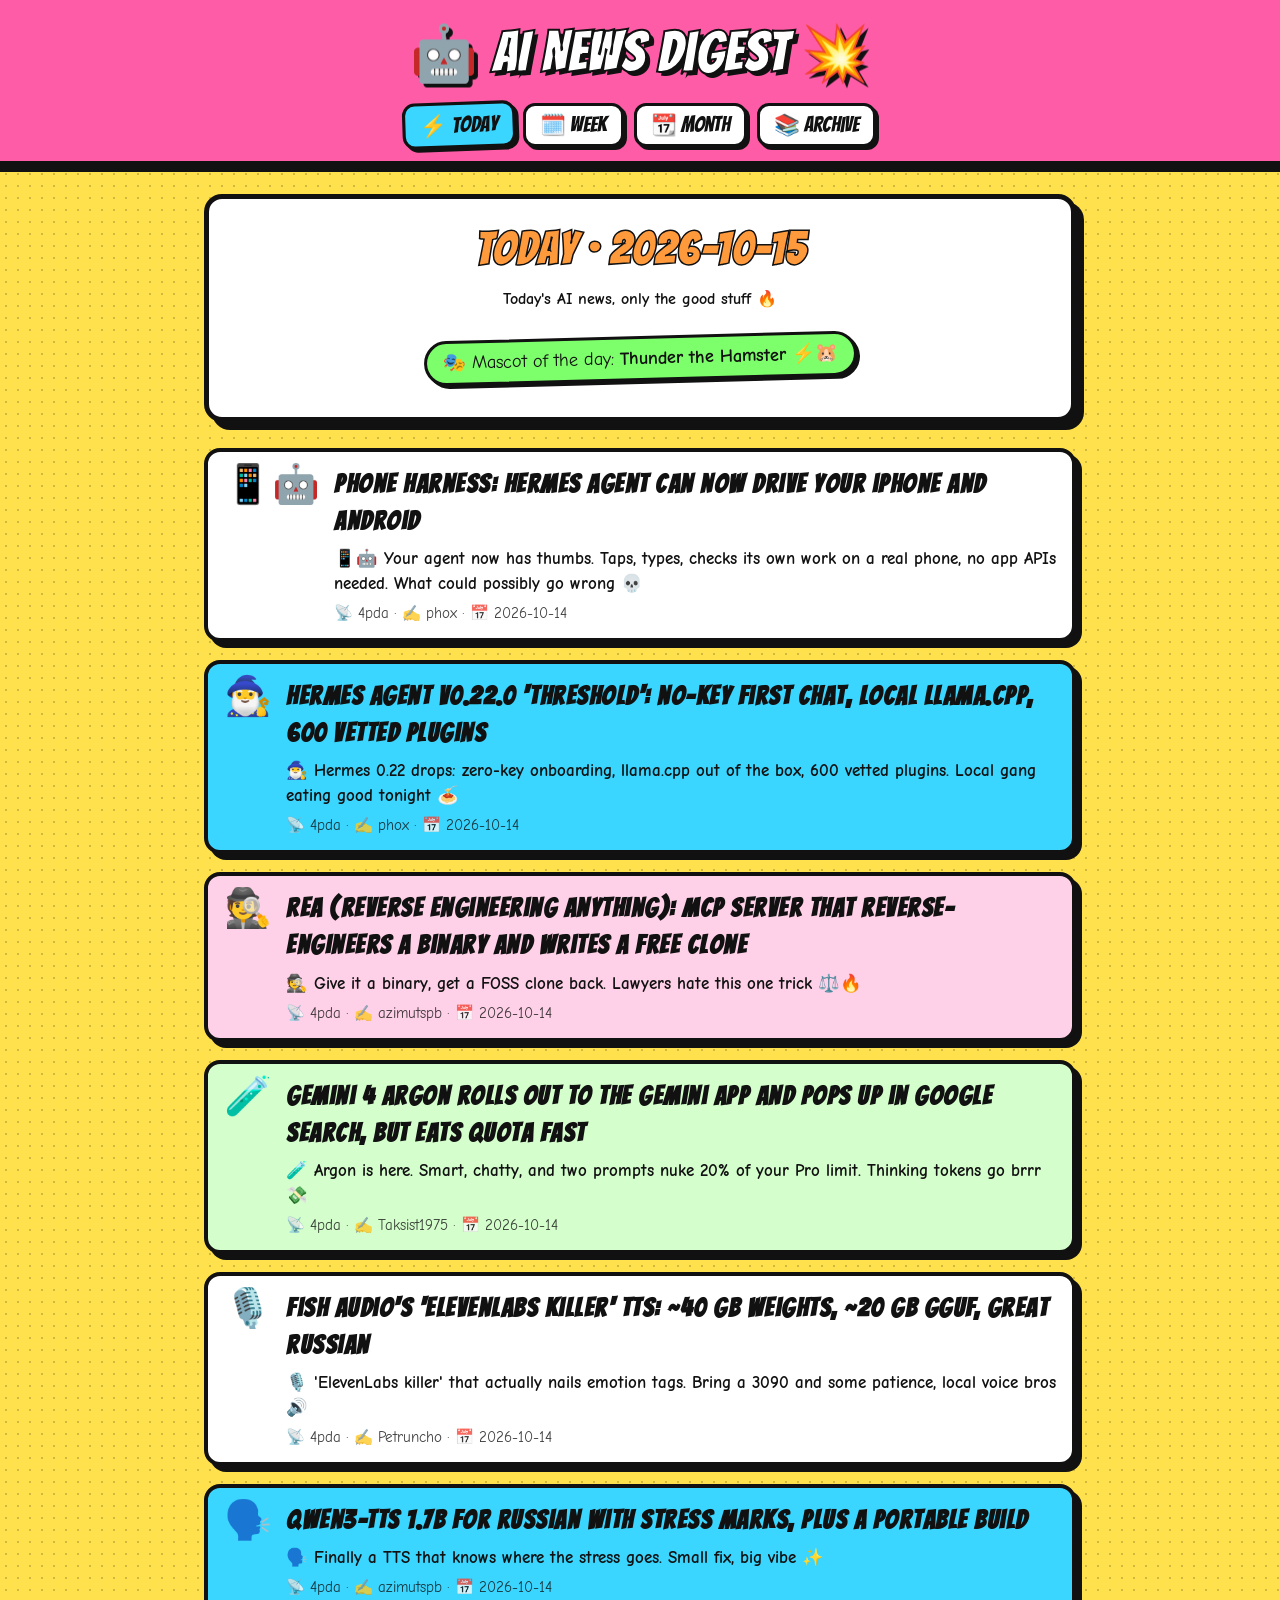
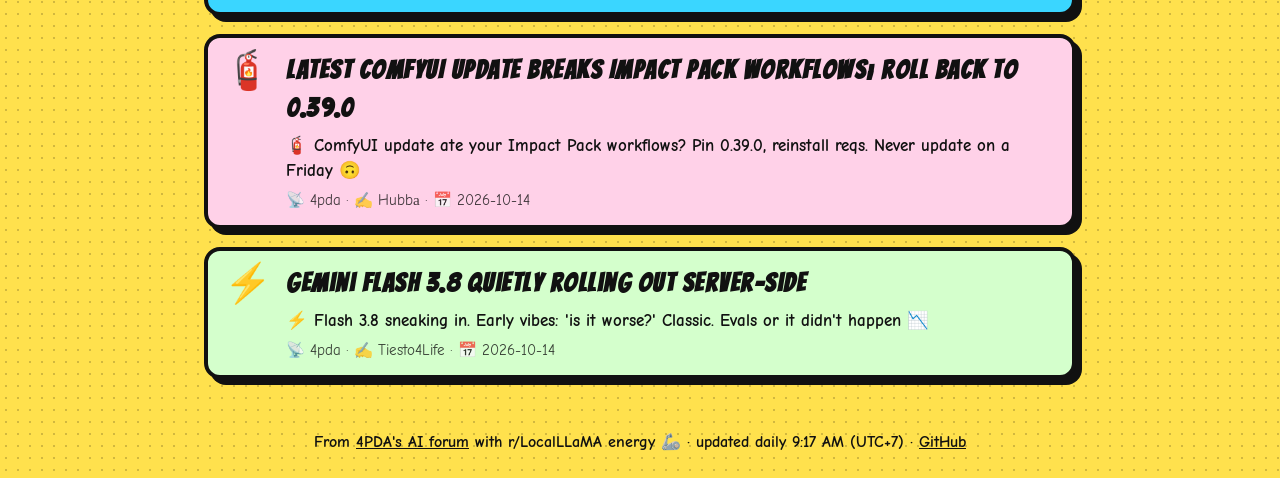
==== docs/index.html @ 8a722bbd "Daily digest 2026-10-15: Hermes Phone Harness, Hermes v0.22, REA, Gemini 4 Argon (comics pending)" ====
<!doctype html><html lang="en"><head><meta charset="utf-8"><meta name="viewport" content="width=device-width,initial-scale=1">
<title>Today · 2026-10-15 · AI News Digest</title><meta name="description" content="Today&#x27;s AI news, only the good stuff 🔥">
<meta property="og:title" content="Today · 2026-10-15 · AI News Digest"><meta property="og:description" content="Today&#x27;s AI news, only the good stuff 🔥"><meta property="og:type" content="website"><meta property="og:url" content="https://submitgame.github.io/ai-news-digest/index.html">
<link rel="preconnect" href="https://fonts.googleapis.com"><link href="https://fonts.googleapis.com/css2?family=Bangers&family=Comic+Neue:wght@400;700&display=swap" rel="stylesheet"><link rel="stylesheet" href="style.css"></head>
<body><header><h1><a href="index.html">🤖 AI News Digest 💥</a></h1><nav><a href="index.html" class=on>⚡ Today</a><a href="weekly.html">🗓️ Week</a><a href="monthly.html">📆 Month</a><a href="archive/index.html">📚 Archive</a></nav></header><main>
<section class="hero"><h2>Today · 2026-10-15</h2><p class="sub">Today&#x27;s AI news, only the good stuff 🔥</p><p class="mascot">🎭 Mascot of the day: <b>Thunder the Hamster ⚡🐹</b></p></section>
<section class="cards"><article class="card"><div class="emo">📱🤖</div><div><h3><a href="https://4pda.to/forum/index.php?showtopic=1123739&amp;view=findpost&amp;p=145502480" target="_blank" rel="noopener">Phone Harness: Hermes Agent can now drive your iPhone and Android</a></h3><p class="quip">📱🤖 Your agent now has thumbs. Taps, types, checks its own work on a real phone, no app APIs needed. What could possibly go wrong 💀</p><p class="meta">📡 4pda · ✍️ phox · 📅 2026-10-14</p></div></article><article class="card"><div class="emo">🧙‍♂️</div><div><h3><a href="https://4pda.to/forum/index.php?showtopic=1123739&amp;view=findpost&amp;p=145512028" target="_blank" rel="noopener">Hermes Agent v0.22.0 &#x27;Threshold&#x27;: no-key first chat, local llama.cpp, 600 vetted plugins</a></h3><p class="quip">🧙‍♂️ Hermes 0.22 drops: zero-key onboarding, llama.cpp out of the box, 600 vetted plugins. Local gang eating good tonight 🍝</p><p class="meta">📡 4pda · ✍️ phox · 📅 2026-10-14</p></div></article><article class="card"><div class="emo">🕵️</div><div><h3><a href="https://4pda.to/forum/index.php?showtopic=1077922&amp;view=findpost&amp;p=145505557" target="_blank" rel="noopener">REA (Reverse Engineering Anything): MCP server that reverse-engineers a binary and writes a free clone</a></h3><p class="quip">🕵️ Give it a binary, get a FOSS clone back. Lawyers hate this one trick ⚖️🔥</p><p class="meta">📡 4pda · ✍️ azimutspb · 📅 2026-10-14</p></div></article><article class="card"><div class="emo">🧪</div><div><h3><a href="https://4pda.to/forum/index.php?showtopic=1077922&amp;view=findpost&amp;p=145513683" target="_blank" rel="noopener">Gemini 4 Argon rolls out to the Gemini app and pops up in Google Search, but eats quota fast</a></h3><p class="quip">🧪 Argon is here. Smart, chatty, and two prompts nuke 20% of your Pro limit. Thinking tokens go brrr 💸</p><p class="meta">📡 4pda · ✍️ Taksist1975 · 📅 2026-10-14</p></div></article><article class="card"><div class="emo">🎙️</div><div><h3><a href="https://4pda.to/forum/index.php?showtopic=1110815&amp;view=findpost&amp;p=145513596" target="_blank" rel="noopener">Fish Audio&#x27;s &#x27;ElevenLabs killer&#x27; TTS: ~40 GB weights, ~20 GB GGUF, great Russian</a></h3><p class="quip">🎙️ &#x27;ElevenLabs killer&#x27; that actually nails emotion tags. Bring a 3090 and some patience, local voice bros 🔊</p><p class="meta">📡 4pda · ✍️ Petruncho · 📅 2026-10-14</p></div></article><article class="card"><div class="emo">🗣️</div><div><h3><a href="https://4pda.to/forum/index.php?showtopic=1110815&amp;view=findpost&amp;p=145511580" target="_blank" rel="noopener">Qwen3-TTS 1.7B for Russian with stress marks, plus a portable build</a></h3><p class="quip">🗣️ Finally a TTS that knows where the stress goes. Small fix, big vibe ✨</p><p class="meta">📡 4pda · ✍️ azimutspb · 📅 2026-10-14</p></div></article><article class="card"><div class="emo">🧯</div><div><h3><a href="https://4pda.to/forum/index.php?showtopic=1112313&amp;view=findpost&amp;p=145514868" target="_blank" rel="noopener">Latest ComfyUI update breaks Impact Pack workflows; roll back to 0.39.0</a></h3><p class="quip">🧯 ComfyUI update ate your Impact Pack workflows? Pin 0.39.0, reinstall reqs. Never update on a Friday 🙃</p><p class="meta">📡 4pda · ✍️ Hubbа · 📅 2026-10-14</p></div></article><article class="card"><div class="emo">⚡</div><div><h3><a href="https://4pda.to/forum/index.php?showtopic=1084129&amp;view=findpost&amp;p=145514937" target="_blank" rel="noopener">Gemini Flash 3.8 quietly rolling out server-side</a></h3><p class="quip">⚡ Flash 3.8 sneaking in. Early vibes: &#x27;is it worse?&#x27; Classic. Evals or it didn&#x27;t happen 📉</p><p class="meta">📡 4pda · ✍️ Tiesto4Life · 📅 2026-10-14</p></div></article></section></main><footer>From <a href="https://4pda.to/forum/index.php?showforum=1240">4PDA's AI forum</a> with r/LocalLLaMA energy 🦾 · updated daily 9:17 AM (UTC+7) · <a href="https://github.com/SubmitGame/ai-news-digest">GitHub</a></footer></body></html>
---- docs/style.css ----
:root{--ink:#111;--y:#ffe14d;--p:#ff5ca8;--c:#3ad6ff;--g:#7dff6b;--o:#ff9a3c}
*{box-sizing:border-box}
body{margin:0;font-family:"Comic Neue",cursive;color:var(--ink);background-color:var(--y);background-image:radial-gradient(rgba(0,0,0,.18) 1.2px,transparent 1.3px);background-size:12px 12px;line-height:1.45}
a{color:inherit}
header{background:var(--p);border-bottom:5px solid var(--ink);padding:14px 16px;text-align:center;box-shadow:0 6px 0 var(--ink)}
h1,h2,h3{font-family:Bangers,cursive;letter-spacing:1.5px;margin:0}
h1{font-size:clamp(2rem,6vw,3.4rem);color:#fff;-webkit-text-stroke:2px var(--ink);text-shadow:4px 4px 0 var(--ink)}
h1 a{text-decoration:none}
nav{display:flex;flex-wrap:wrap;gap:10px;justify-content:center;margin-top:10px}
nav a{font-family:Bangers;font-size:1.3rem;text-decoration:none;background:#fff;border:3px solid var(--ink);border-radius:12px;padding:4px 14px;box-shadow:3px 3px 0 var(--ink);transition:transform .1s}
nav a:hover,nav a.on{background:var(--c);transform:rotate(-2deg) scale(1.05)}
main{max-width:900px;margin:28px auto;padding:0 14px}
.hero{background:#fff;border:5px solid var(--ink);border-radius:18px;padding:18px;box-shadow:8px 8px 0 var(--ink);text-align:center;margin-bottom:26px}
.hero h2{font-size:clamp(1.8rem,5vw,2.8rem);color:var(--o);-webkit-text-stroke:1.5px var(--ink)}
.sub{font-weight:700;margin:6px 0}
.mascot{display:inline-block;background:var(--g);border:3px solid var(--ink);border-radius:30px;padding:6px 16px;font-size:1.15rem;transform:rotate(-1.5deg);box-shadow:3px 3px 0 var(--ink)}
.comic{display:block;width:100%;margin-top:14px;border:5px solid var(--ink);border-radius:10px}
.cards{display:grid;gap:18px}
.card{display:flex;gap:14px;align-items:flex-start;border:4px solid var(--ink);border-radius:16px;padding:14px 16px;box-shadow:6px 6px 0 var(--ink);transition:transform .12s}
.card:nth-child(4n+1){background:#fff}.card:nth-child(4n+2){background:var(--c)}.card:nth-child(4n+3){background:#ffd1e8}.card:nth-child(4n){background:#d4ffcc}
.card:hover{transform:translate(-2px,-2px) rotate(-.5deg)}
.emo{font-size:2.4rem;line-height:1;flex:none}
.card h3{font-size:1.6rem}
.card h3 a{text-decoration:none}.card h3 a:hover{text-decoration:underline wavy}
.quip{margin:6px 0;font-size:1.08rem;font-weight:700}
.meta{margin:0;font-size:.95rem;opacity:.8}
.empty{font-family:Bangers;font-size:1.6rem;text-align:center}
footer{text-align:center;padding:24px 12px;font-weight:700}
@media(max-width:560px){.card{flex-direction:column}.emo{font-size:2rem}.hero{padding:12px}}
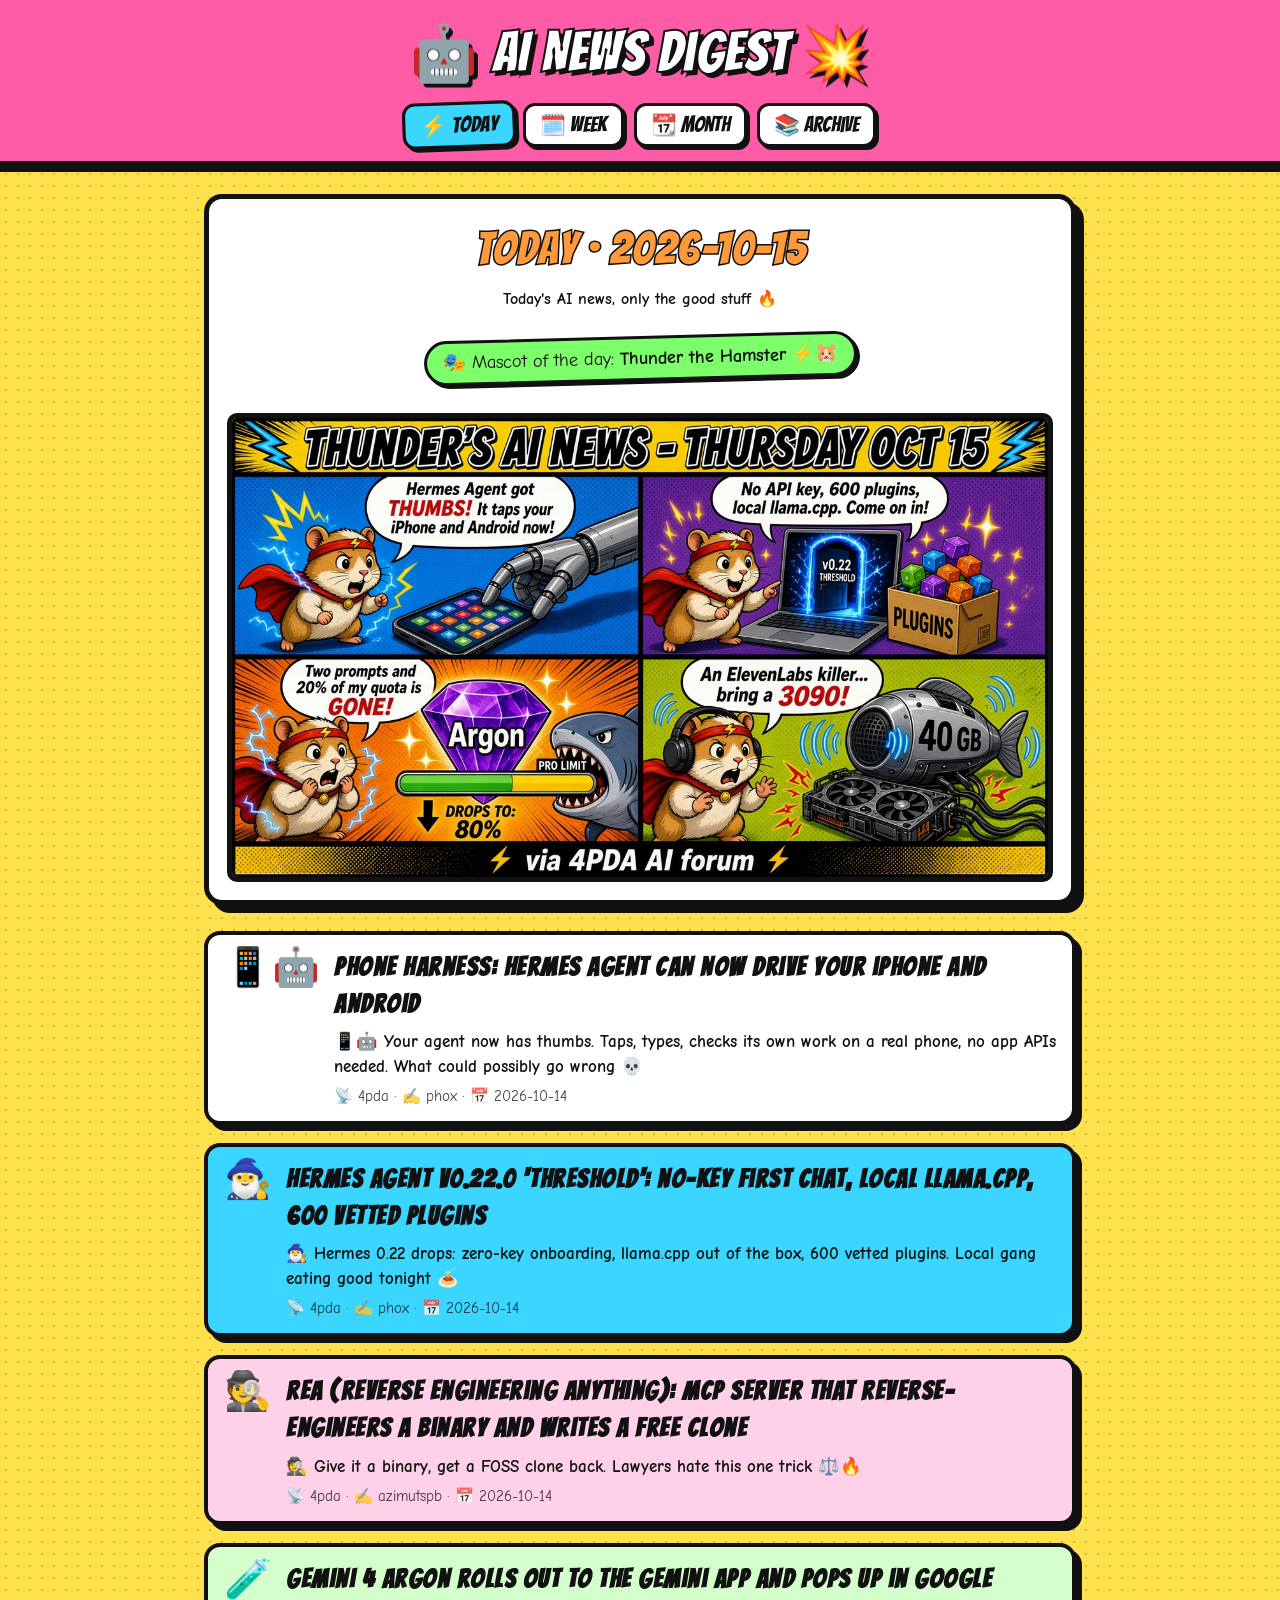
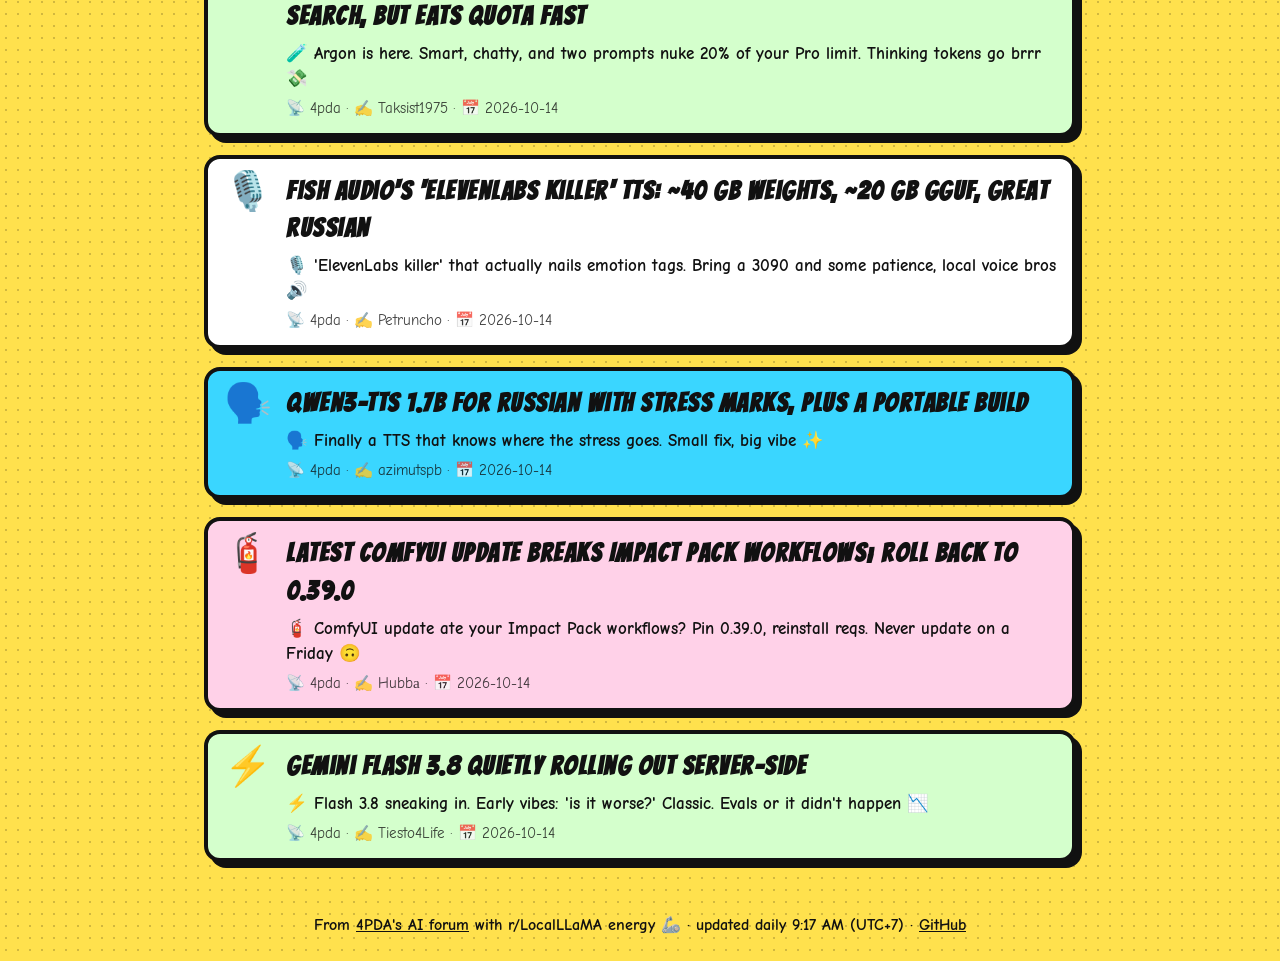
==== commit 6f3ed6da: "Add Oct 15 daily and weekly comics" ====
--- a/docs/index.html
+++ b/docs/index.html
@@ -1,7 +1,7 @@
 <!doctype html><html lang="en"><head><meta charset="utf-8"><meta name="viewport" content="width=device-width,initial-scale=1">
 <title>Today · 2026-10-15 · AI News Digest</title><meta name="description" content="Today&#x27;s AI news, only the good stuff 🔥">
-<meta property="og:title" content="Today · 2026-10-15 · AI News Digest"><meta property="og:description" content="Today&#x27;s AI news, only the good stuff 🔥"><meta property="og:type" content="website"><meta property="og:url" content="https://submitgame.github.io/ai-news-digest/index.html">
+<meta property="og:title" content="Today · 2026-10-15 · AI News Digest"><meta property="og:description" content="Today&#x27;s AI news, only the good stuff 🔥"><meta property="og:type" content="website"><meta property="og:url" content="https://submitgame.github.io/ai-news-digest/index.html"><meta property="og:image" content="https://submitgame.github.io/ai-news-digest/comics/2026-10-15-thu.jpg"><meta name="twitter:card" content="summary_large_image"><meta name="twitter:image" content="https://submitgame.github.io/ai-news-digest/comics/2026-10-15-thu.jpg">
 <link rel="preconnect" href="https://fonts.googleapis.com"><link href="https://fonts.googleapis.com/css2?family=Bangers&family=Comic+Neue:wght@400;700&display=swap" rel="stylesheet"><link rel="stylesheet" href="style.css"></head>
 <body><header><h1><a href="index.html">🤖 AI News Digest 💥</a></h1><nav><a href="index.html" class=on>⚡ Today</a><a href="weekly.html">🗓️ Week</a><a href="monthly.html">📆 Month</a><a href="archive/index.html">📚 Archive</a></nav></header><main>
-<section class="hero"><h2>Today · 2026-10-15</h2><p class="sub">Today&#x27;s AI news, only the good stuff 🔥</p><p class="mascot">🎭 Mascot of the day: <b>Thunder the Hamster ⚡🐹</b></p></section>
+<section class="hero"><h2>Today · 2026-10-15</h2><p class="sub">Today&#x27;s AI news, only the good stuff 🔥</p><p class="mascot">🎭 Mascot of the day: <b>Thunder the Hamster ⚡🐹</b></p><img class="comic" src="comics/2026-10-15-thu.jpg" alt="Today · 2026-10-15 comic"></section>
 <section class="cards"><article class="card"><div class="emo">📱🤖</div><div><h3><a href="https://4pda.to/forum/index.php?showtopic=1123739&amp;view=findpost&amp;p=145502480" target="_blank" rel="noopener">Phone Harness: Hermes Agent can now drive your iPhone and Android</a></h3><p class="quip">📱🤖 Your agent now has thumbs. Taps, types, checks its own work on a real phone, no app APIs needed. What could possibly go wrong 💀</p><p class="meta">📡 4pda · ✍️ phox · 📅 2026-10-14</p></div></article><article class="card"><div class="emo">🧙‍♂️</div><div><h3><a href="https://4pda.to/forum/index.php?showtopic=1123739&amp;view=findpost&amp;p=145512028" target="_blank" rel="noopener">Hermes Agent v0.22.0 &#x27;Threshold&#x27;: no-key first chat, local llama.cpp, 600 vetted plugins</a></h3><p class="quip">🧙‍♂️ Hermes 0.22 drops: zero-key onboarding, llama.cpp out of the box, 600 vetted plugins. Local gang eating good tonight 🍝</p><p class="meta">📡 4pda · ✍️ phox · 📅 2026-10-14</p></div></article><article class="card"><div class="emo">🕵️</div><div><h3><a href="https://4pda.to/forum/index.php?showtopic=1077922&amp;view=findpost&amp;p=145505557" target="_blank" rel="noopener">REA (Reverse Engineering Anything): MCP server that reverse-engineers a binary and writes a free clone</a></h3><p class="quip">🕵️ Give it a binary, get a FOSS clone back. Lawyers hate this one trick ⚖️🔥</p><p class="meta">📡 4pda · ✍️ azimutspb · 📅 2026-10-14</p></div></article><article class="card"><div class="emo">🧪</div><div><h3><a href="https://4pda.to/forum/index.php?showtopic=1077922&amp;view=findpost&amp;p=145513683" target="_blank" rel="noopener">Gemini 4 Argon rolls out to the Gemini app and pops up in Google Search, but eats quota fast</a></h3><p class="quip">🧪 Argon is here. Smart, chatty, and two prompts nuke 20% of your Pro limit. Thinking tokens go brrr 💸</p><p class="meta">📡 4pda · ✍️ Taksist1975 · 📅 2026-10-14</p></div></article><article class="card"><div class="emo">🎙️</div><div><h3><a href="https://4pda.to/forum/index.php?showtopic=1110815&amp;view=findpost&amp;p=145513596" target="_blank" rel="noopener">Fish Audio&#x27;s &#x27;ElevenLabs killer&#x27; TTS: ~40 GB weights, ~20 GB GGUF, great Russian</a></h3><p class="quip">🎙️ &#x27;ElevenLabs killer&#x27; that actually nails emotion tags. Bring a 3090 and some patience, local voice bros 🔊</p><p class="meta">📡 4pda · ✍️ Petruncho · 📅 2026-10-14</p></div></article><article class="card"><div class="emo">🗣️</div><div><h3><a href="https://4pda.to/forum/index.php?showtopic=1110815&amp;view=findpost&amp;p=145511580" target="_blank" rel="noopener">Qwen3-TTS 1.7B for Russian with stress marks, plus a portable build</a></h3><p class="quip">🗣️ Finally a TTS that knows where the stress goes. Small fix, big vibe ✨</p><p class="meta">📡 4pda · ✍️ azimutspb · 📅 2026-10-14</p></div></article><article class="card"><div class="emo">🧯</div><div><h3><a href="https://4pda.to/forum/index.php?showtopic=1112313&amp;view=findpost&amp;p=145514868" target="_blank" rel="noopener">Latest ComfyUI update breaks Impact Pack workflows; roll back to 0.39.0</a></h3><p class="quip">🧯 ComfyUI update ate your Impact Pack workflows? Pin 0.39.0, reinstall reqs. Never update on a Friday 🙃</p><p class="meta">📡 4pda · ✍️ Hubbа · 📅 2026-10-14</p></div></article><article class="card"><div class="emo">⚡</div><div><h3><a href="https://4pda.to/forum/index.php?showtopic=1084129&amp;view=findpost&amp;p=145514937" target="_blank" rel="noopener">Gemini Flash 3.8 quietly rolling out server-side</a></h3><p class="quip">⚡ Flash 3.8 sneaking in. Early vibes: &#x27;is it worse?&#x27; Classic. Evals or it didn&#x27;t happen 📉</p><p class="meta">📡 4pda · ✍️ Tiesto4Life · 📅 2026-10-14</p></div></article></section></main><footer>From <a href="https://4pda.to/forum/index.php?showforum=1240">4PDA's AI forum</a> with r/LocalLLaMA energy 🦾 · updated daily 9:17 AM (UTC+7) · <a href="https://github.com/SubmitGame/ai-news-digest">GitHub</a></footer></body></html>
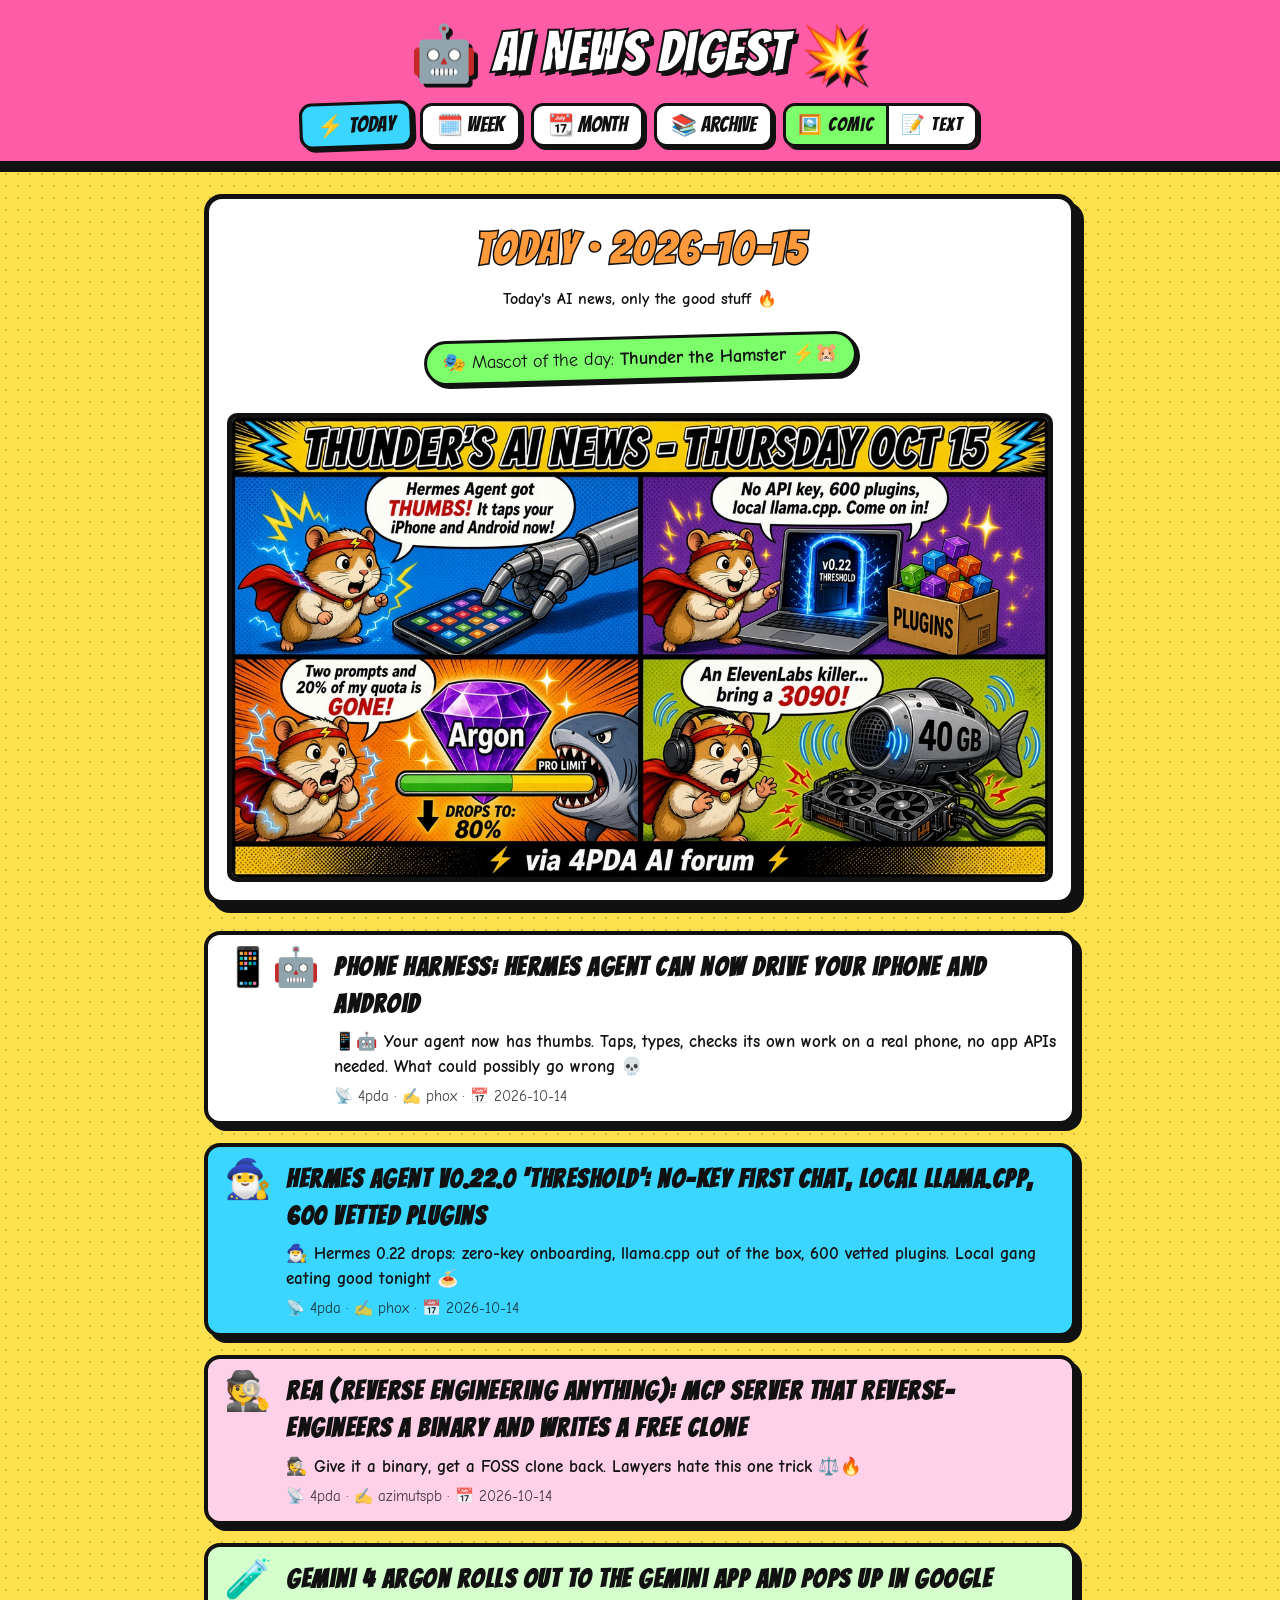
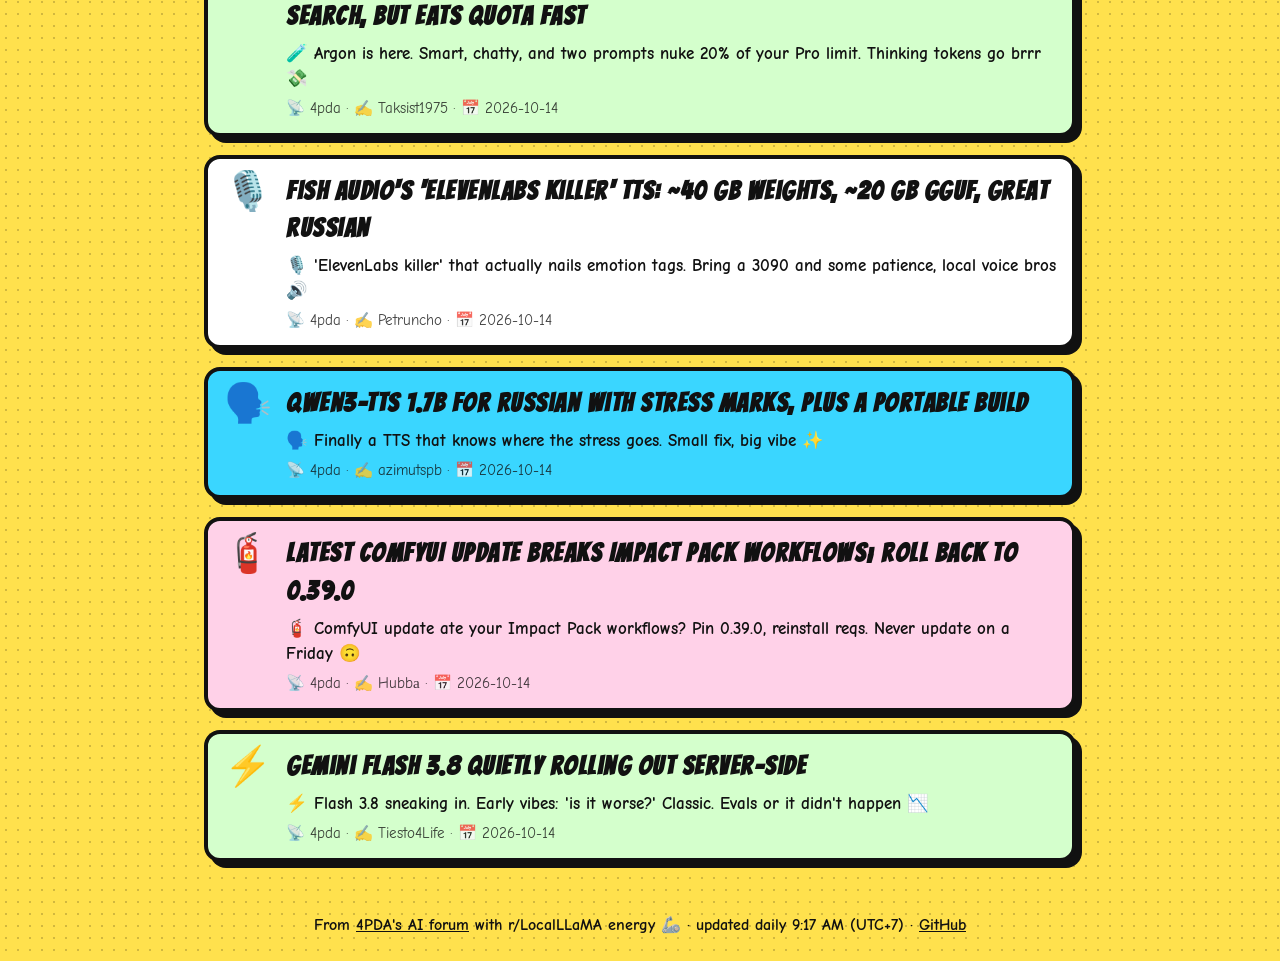
==== commit 63f43e39: "Add Comic/Text mode toggle, card image grid, md thumbnails, card image manifest" ====
--- a/docs/index.html
+++ b/docs/index.html
@@ -1,7 +1,7 @@
 <!doctype html><html lang="en"><head><meta charset="utf-8"><meta name="viewport" content="width=device-width,initial-scale=1">
 <title>Today · 2026-10-15 · AI News Digest</title><meta name="description" content="Today&#x27;s AI news, only the good stuff 🔥">
 <meta property="og:title" content="Today · 2026-10-15 · AI News Digest"><meta property="og:description" content="Today&#x27;s AI news, only the good stuff 🔥"><meta property="og:type" content="website"><meta property="og:url" content="https://submitgame.github.io/ai-news-digest/index.html"><meta property="og:image" content="https://submitgame.github.io/ai-news-digest/comics/2026-10-15-thu.jpg"><meta name="twitter:card" content="summary_large_image"><meta name="twitter:image" content="https://submitgame.github.io/ai-news-digest/comics/2026-10-15-thu.jpg">
-<link rel="preconnect" href="https://fonts.googleapis.com"><link href="https://fonts.googleapis.com/css2?family=Bangers&family=Comic+Neue:wght@400;700&display=swap" rel="stylesheet"><link rel="stylesheet" href="style.css"></head>
-<body><header><h1><a href="index.html">🤖 AI News Digest 💥</a></h1><nav><a href="index.html" class=on>⚡ Today</a><a href="weekly.html">🗓️ Week</a><a href="monthly.html">📆 Month</a><a href="archive/index.html">📚 Archive</a></nav></header><main>
+<link rel="preconnect" href="https://fonts.googleapis.com"><link href="https://fonts.googleapis.com/css2?family=Bangers&family=Comic+Neue:wght@400;700&display=swap" rel="stylesheet"><link rel="stylesheet" href="style.css"><script>(function(){var q=new URLSearchParams(location.search).get('mode'),m=(q==='text'||q==='comic')?q:null;try{if(m)localStorage.setItem('mode',m);else m=localStorage.getItem('mode')}catch(e){}if(m!=='text')m='comic';document.documentElement.className='mode-'+m;window.setMode=function(x){try{localStorage.setItem('mode',x)}catch(e){}document.documentElement.className='mode-'+x;var u=new URL(location.href);if(u.searchParams.has('mode')){u.searchParams.set('mode',x);history.replaceState(null,'',u)}};})();</script></head>
+<body><header><h1><a href="index.html">🤖 AI News Digest 💥</a></h1><nav><a href="index.html" class=on>⚡ Today</a><a href="weekly.html">🗓️ Week</a><a href="monthly.html">📆 Month</a><a href="archive/index.html">📚 Archive</a><span class="modes"><button type="button" class="m-comic" onclick="setMode('comic')">🖼️ Comic</button><button type="button" class="m-text" onclick="setMode('text')">📝 Text</button></span></nav></header><main>
 <section class="hero"><h2>Today · 2026-10-15</h2><p class="sub">Today&#x27;s AI news, only the good stuff 🔥</p><p class="mascot">🎭 Mascot of the day: <b>Thunder the Hamster ⚡🐹</b></p><img class="comic" src="comics/2026-10-15-thu.jpg" alt="Today · 2026-10-15 comic"></section>
-<section class="cards"><article class="card"><div class="emo">📱🤖</div><div><h3><a href="https://4pda.to/forum/index.php?showtopic=1123739&amp;view=findpost&amp;p=145502480" target="_blank" rel="noopener">Phone Harness: Hermes Agent can now drive your iPhone and Android</a></h3><p class="quip">📱🤖 Your agent now has thumbs. Taps, types, checks its own work on a real phone, no app APIs needed. What could possibly go wrong 💀</p><p class="meta">📡 4pda · ✍️ phox · 📅 2026-10-14</p></div></article><article class="card"><div class="emo">🧙‍♂️</div><div><h3><a href="https://4pda.to/forum/index.php?showtopic=1123739&amp;view=findpost&amp;p=145512028" target="_blank" rel="noopener">Hermes Agent v0.22.0 &#x27;Threshold&#x27;: no-key first chat, local llama.cpp, 600 vetted plugins</a></h3><p class="quip">🧙‍♂️ Hermes 0.22 drops: zero-key onboarding, llama.cpp out of the box, 600 vetted plugins. Local gang eating good tonight 🍝</p><p class="meta">📡 4pda · ✍️ phox · 📅 2026-10-14</p></div></article><article class="card"><div class="emo">🕵️</div><div><h3><a href="https://4pda.to/forum/index.php?showtopic=1077922&amp;view=findpost&amp;p=145505557" target="_blank" rel="noopener">REA (Reverse Engineering Anything): MCP server that reverse-engineers a binary and writes a free clone</a></h3><p class="quip">🕵️ Give it a binary, get a FOSS clone back. Lawyers hate this one trick ⚖️🔥</p><p class="meta">📡 4pda · ✍️ azimutspb · 📅 2026-10-14</p></div></article><article class="card"><div class="emo">🧪</div><div><h3><a href="https://4pda.to/forum/index.php?showtopic=1077922&amp;view=findpost&amp;p=145513683" target="_blank" rel="noopener">Gemini 4 Argon rolls out to the Gemini app and pops up in Google Search, but eats quota fast</a></h3><p class="quip">🧪 Argon is here. Smart, chatty, and two prompts nuke 20% of your Pro limit. Thinking tokens go brrr 💸</p><p class="meta">📡 4pda · ✍️ Taksist1975 · 📅 2026-10-14</p></div></article><article class="card"><div class="emo">🎙️</div><div><h3><a href="https://4pda.to/forum/index.php?showtopic=1110815&amp;view=findpost&amp;p=145513596" target="_blank" rel="noopener">Fish Audio&#x27;s &#x27;ElevenLabs killer&#x27; TTS: ~40 GB weights, ~20 GB GGUF, great Russian</a></h3><p class="quip">🎙️ &#x27;ElevenLabs killer&#x27; that actually nails emotion tags. Bring a 3090 and some patience, local voice bros 🔊</p><p class="meta">📡 4pda · ✍️ Petruncho · 📅 2026-10-14</p></div></article><article class="card"><div class="emo">🗣️</div><div><h3><a href="https://4pda.to/forum/index.php?showtopic=1110815&amp;view=findpost&amp;p=145511580" target="_blank" rel="noopener">Qwen3-TTS 1.7B for Russian with stress marks, plus a portable build</a></h3><p class="quip">🗣️ Finally a TTS that knows where the stress goes. Small fix, big vibe ✨</p><p class="meta">📡 4pda · ✍️ azimutspb · 📅 2026-10-14</p></div></article><article class="card"><div class="emo">🧯</div><div><h3><a href="https://4pda.to/forum/index.php?showtopic=1112313&amp;view=findpost&amp;p=145514868" target="_blank" rel="noopener">Latest ComfyUI update breaks Impact Pack workflows; roll back to 0.39.0</a></h3><p class="quip">🧯 ComfyUI update ate your Impact Pack workflows? Pin 0.39.0, reinstall reqs. Never update on a Friday 🙃</p><p class="meta">📡 4pda · ✍️ Hubbа · 📅 2026-10-14</p></div></article><article class="card"><div class="emo">⚡</div><div><h3><a href="https://4pda.to/forum/index.php?showtopic=1084129&amp;view=findpost&amp;p=145514937" target="_blank" rel="noopener">Gemini Flash 3.8 quietly rolling out server-side</a></h3><p class="quip">⚡ Flash 3.8 sneaking in. Early vibes: &#x27;is it worse?&#x27; Classic. Evals or it didn&#x27;t happen 📉</p><p class="meta">📡 4pda · ✍️ Tiesto4Life · 📅 2026-10-14</p></div></article></section></main><footer>From <a href="https://4pda.to/forum/index.php?showforum=1240">4PDA's AI forum</a> with r/LocalLLaMA energy 🦾 · updated daily 9:17 AM (UTC+7) · <a href="https://github.com/SubmitGame/ai-news-digest">GitHub</a></footer></body></html>+<section class="grid comic-only"><article class="card wide"><div class="emo">📱🤖</div><div><h3><a href="https://4pda.to/forum/index.php?showtopic=1123739&amp;view=findpost&amp;p=145502480" target="_blank" rel="noopener">Phone Harness: Hermes Agent can now drive your iPhone and Android</a></h3><p class="quip">📱🤖 Your agent now has thumbs. Taps, types, checks its own work on a real phone, no app APIs needed. What could possibly go wrong 💀</p><p class="meta">📡 4pda · ✍️ phox · 📅 2026-10-14</p></div></article><article class="card wide"><div class="emo">🧙‍♂️</div><div><h3><a href="https://4pda.to/forum/index.php?showtopic=1123739&amp;view=findpost&amp;p=145512028" target="_blank" rel="noopener">Hermes Agent v0.22.0 &#x27;Threshold&#x27;: no-key first chat, local llama.cpp, 600 vetted plugins</a></h3><p class="quip">🧙‍♂️ Hermes 0.22 drops: zero-key onboarding, llama.cpp out of the box, 600 vetted plugins. Local gang eating good tonight 🍝</p><p class="meta">📡 4pda · ✍️ phox · 📅 2026-10-14</p></div></article><article class="card wide"><div class="emo">🕵️</div><div><h3><a href="https://4pda.to/forum/index.php?showtopic=1077922&amp;view=findpost&amp;p=145505557" target="_blank" rel="noopener">REA (Reverse Engineering Anything): MCP server that reverse-engineers a binary and writes a free clone</a></h3><p class="quip">🕵️ Give it a binary, get a FOSS clone back. Lawyers hate this one trick ⚖️🔥</p><p class="meta">📡 4pda · ✍️ azimutspb · 📅 2026-10-14</p></div></article><article class="card wide"><div class="emo">🧪</div><div><h3><a href="https://4pda.to/forum/index.php?showtopic=1077922&amp;view=findpost&amp;p=145513683" target="_blank" rel="noopener">Gemini 4 Argon rolls out to the Gemini app and pops up in Google Search, but eats quota fast</a></h3><p class="quip">🧪 Argon is here. Smart, chatty, and two prompts nuke 20% of your Pro limit. Thinking tokens go brrr 💸</p><p class="meta">📡 4pda · ✍️ Taksist1975 · 📅 2026-10-14</p></div></article><article class="card wide"><div class="emo">🎙️</div><div><h3><a href="https://4pda.to/forum/index.php?showtopic=1110815&amp;view=findpost&amp;p=145513596" target="_blank" rel="noopener">Fish Audio&#x27;s &#x27;ElevenLabs killer&#x27; TTS: ~40 GB weights, ~20 GB GGUF, great Russian</a></h3><p class="quip">🎙️ &#x27;ElevenLabs killer&#x27; that actually nails emotion tags. Bring a 3090 and some patience, local voice bros 🔊</p><p class="meta">📡 4pda · ✍️ Petruncho · 📅 2026-10-14</p></div></article><article class="card wide"><div class="emo">🗣️</div><div><h3><a href="https://4pda.to/forum/index.php?showtopic=1110815&amp;view=findpost&amp;p=145511580" target="_blank" rel="noopener">Qwen3-TTS 1.7B for Russian with stress marks, plus a portable build</a></h3><p class="quip">🗣️ Finally a TTS that knows where the stress goes. Small fix, big vibe ✨</p><p class="meta">📡 4pda · ✍️ azimutspb · 📅 2026-10-14</p></div></article><article class="card wide"><div class="emo">🧯</div><div><h3><a href="https://4pda.to/forum/index.php?showtopic=1112313&amp;view=findpost&amp;p=145514868" target="_blank" rel="noopener">Latest ComfyUI update breaks Impact Pack workflows; roll back to 0.39.0</a></h3><p class="quip">🧯 ComfyUI update ate your Impact Pack workflows? Pin 0.39.0, reinstall reqs. Never update on a Friday 🙃</p><p class="meta">📡 4pda · ✍️ Hubbа · 📅 2026-10-14</p></div></article><article class="card wide"><div class="emo">⚡</div><div><h3><a href="https://4pda.to/forum/index.php?showtopic=1084129&amp;view=findpost&amp;p=145514937" target="_blank" rel="noopener">Gemini Flash 3.8 quietly rolling out server-side</a></h3><p class="quip">⚡ Flash 3.8 sneaking in. Early vibes: &#x27;is it worse?&#x27; Classic. Evals or it didn&#x27;t happen 📉</p><p class="meta">📡 4pda · ✍️ Tiesto4Life · 📅 2026-10-14</p></div></article></section><section class="cards text-only"><article class="card"><div class="emo">📱🤖</div><div><h3><a href="https://4pda.to/forum/index.php?showtopic=1123739&amp;view=findpost&amp;p=145502480" target="_blank" rel="noopener">Phone Harness: Hermes Agent can now drive your iPhone and Android</a></h3><p class="quip">📱🤖 Your agent now has thumbs. Taps, types, checks its own work on a real phone, no app APIs needed. What could possibly go wrong 💀</p><p class="meta">📡 4pda · ✍️ phox · 📅 2026-10-14</p></div></article><article class="card"><div class="emo">🧙‍♂️</div><div><h3><a href="https://4pda.to/forum/index.php?showtopic=1123739&amp;view=findpost&amp;p=145512028" target="_blank" rel="noopener">Hermes Agent v0.22.0 &#x27;Threshold&#x27;: no-key first chat, local llama.cpp, 600 vetted plugins</a></h3><p class="quip">🧙‍♂️ Hermes 0.22 drops: zero-key onboarding, llama.cpp out of the box, 600 vetted plugins. Local gang eating good tonight 🍝</p><p class="meta">📡 4pda · ✍️ phox · 📅 2026-10-14</p></div></article><article class="card"><div class="emo">🕵️</div><div><h3><a href="https://4pda.to/forum/index.php?showtopic=1077922&amp;view=findpost&amp;p=145505557" target="_blank" rel="noopener">REA (Reverse Engineering Anything): MCP server that reverse-engineers a binary and writes a free clone</a></h3><p class="quip">🕵️ Give it a binary, get a FOSS clone back. Lawyers hate this one trick ⚖️🔥</p><p class="meta">📡 4pda · ✍️ azimutspb · 📅 2026-10-14</p></div></article><article class="card"><div class="emo">🧪</div><div><h3><a href="https://4pda.to/forum/index.php?showtopic=1077922&amp;view=findpost&amp;p=145513683" target="_blank" rel="noopener">Gemini 4 Argon rolls out to the Gemini app and pops up in Google Search, but eats quota fast</a></h3><p class="quip">🧪 Argon is here. Smart, chatty, and two prompts nuke 20% of your Pro limit. Thinking tokens go brrr 💸</p><p class="meta">📡 4pda · ✍️ Taksist1975 · 📅 2026-10-14</p></div></article><article class="card"><div class="emo">🎙️</div><div><h3><a href="https://4pda.to/forum/index.php?showtopic=1110815&amp;view=findpost&amp;p=145513596" target="_blank" rel="noopener">Fish Audio&#x27;s &#x27;ElevenLabs killer&#x27; TTS: ~40 GB weights, ~20 GB GGUF, great Russian</a></h3><p class="quip">🎙️ &#x27;ElevenLabs killer&#x27; that actually nails emotion tags. Bring a 3090 and some patience, local voice bros 🔊</p><p class="meta">📡 4pda · ✍️ Petruncho · 📅 2026-10-14</p></div></article><article class="card"><div class="emo">🗣️</div><div><h3><a href="https://4pda.to/forum/index.php?showtopic=1110815&amp;view=findpost&amp;p=145511580" target="_blank" rel="noopener">Qwen3-TTS 1.7B for Russian with stress marks, plus a portable build</a></h3><p class="quip">🗣️ Finally a TTS that knows where the stress goes. Small fix, big vibe ✨</p><p class="meta">📡 4pda · ✍️ azimutspb · 📅 2026-10-14</p></div></article><article class="card"><div class="emo">🧯</div><div><h3><a href="https://4pda.to/forum/index.php?showtopic=1112313&amp;view=findpost&amp;p=145514868" target="_blank" rel="noopener">Latest ComfyUI update breaks Impact Pack workflows; roll back to 0.39.0</a></h3><p class="quip">🧯 ComfyUI update ate your Impact Pack workflows? Pin 0.39.0, reinstall reqs. Never update on a Friday 🙃</p><p class="meta">📡 4pda · ✍️ Hubbа · 📅 2026-10-14</p></div></article><article class="card"><div class="emo">⚡</div><div><h3><a href="https://4pda.to/forum/index.php?showtopic=1084129&amp;view=findpost&amp;p=145514937" target="_blank" rel="noopener">Gemini Flash 3.8 quietly rolling out server-side</a></h3><p class="quip">⚡ Flash 3.8 sneaking in. Early vibes: &#x27;is it worse?&#x27; Classic. Evals or it didn&#x27;t happen 📉</p><p class="meta">📡 4pda · ✍️ Tiesto4Life · 📅 2026-10-14</p></div></article></section></main><footer>From <a href="https://4pda.to/forum/index.php?showforum=1240">4PDA's AI forum</a> with r/LocalLLaMA energy 🦾 · updated daily 9:17 AM (UTC+7) · <a href="https://github.com/SubmitGame/ai-news-digest">GitHub</a></footer></body></html>
--- a/docs/style.css
+++ b/docs/style.css
@@ -27,3 +27,14 @@
 .empty{font-family:Bangers;font-size:1.6rem;text-align:center}
 footer{text-align:center;padding:24px 12px;font-weight:700}
 @media(max-width:560px){.card{flex-direction:column}.emo{font-size:2rem}.hero{padding:12px}}
+.modes{display:inline-flex;border:3px solid var(--ink);border-radius:12px;overflow:hidden;box-shadow:3px 3px 0 var(--ink)}
+.modes button{font-family:Bangers;font-size:1.2rem;letter-spacing:1px;background:#fff;border:0;padding:4px 12px;cursor:pointer;color:var(--ink)}
+.modes button+button{border-left:3px solid var(--ink)}
+.mode-comic .modes .m-comic,.mode-text .modes .m-text{background:var(--g)}
+.grid{display:grid;grid-template-columns:repeat(auto-fill,minmax(260px,1fr));gap:18px}
+.tile{display:block;aspect-ratio:1/1;border:4px solid var(--ink);border-radius:14px;overflow:hidden;box-shadow:6px 6px 0 var(--ink);background:#fff;transition:transform .12s}
+.tile:hover{transform:translate(-2px,-2px) rotate(-.6deg)}
+.tile img{display:block;width:100%;height:100%;object-fit:cover}
+.grid .card.wide{grid-column:1/-1}
+.mode-text .comic-only,.mode-comic .text-only{display:none}
+@media(max-width:560px){.grid{grid-template-columns:1fr 1fr;gap:10px}.tile{border-width:3px;box-shadow:3px 3px 0 var(--ink)}}
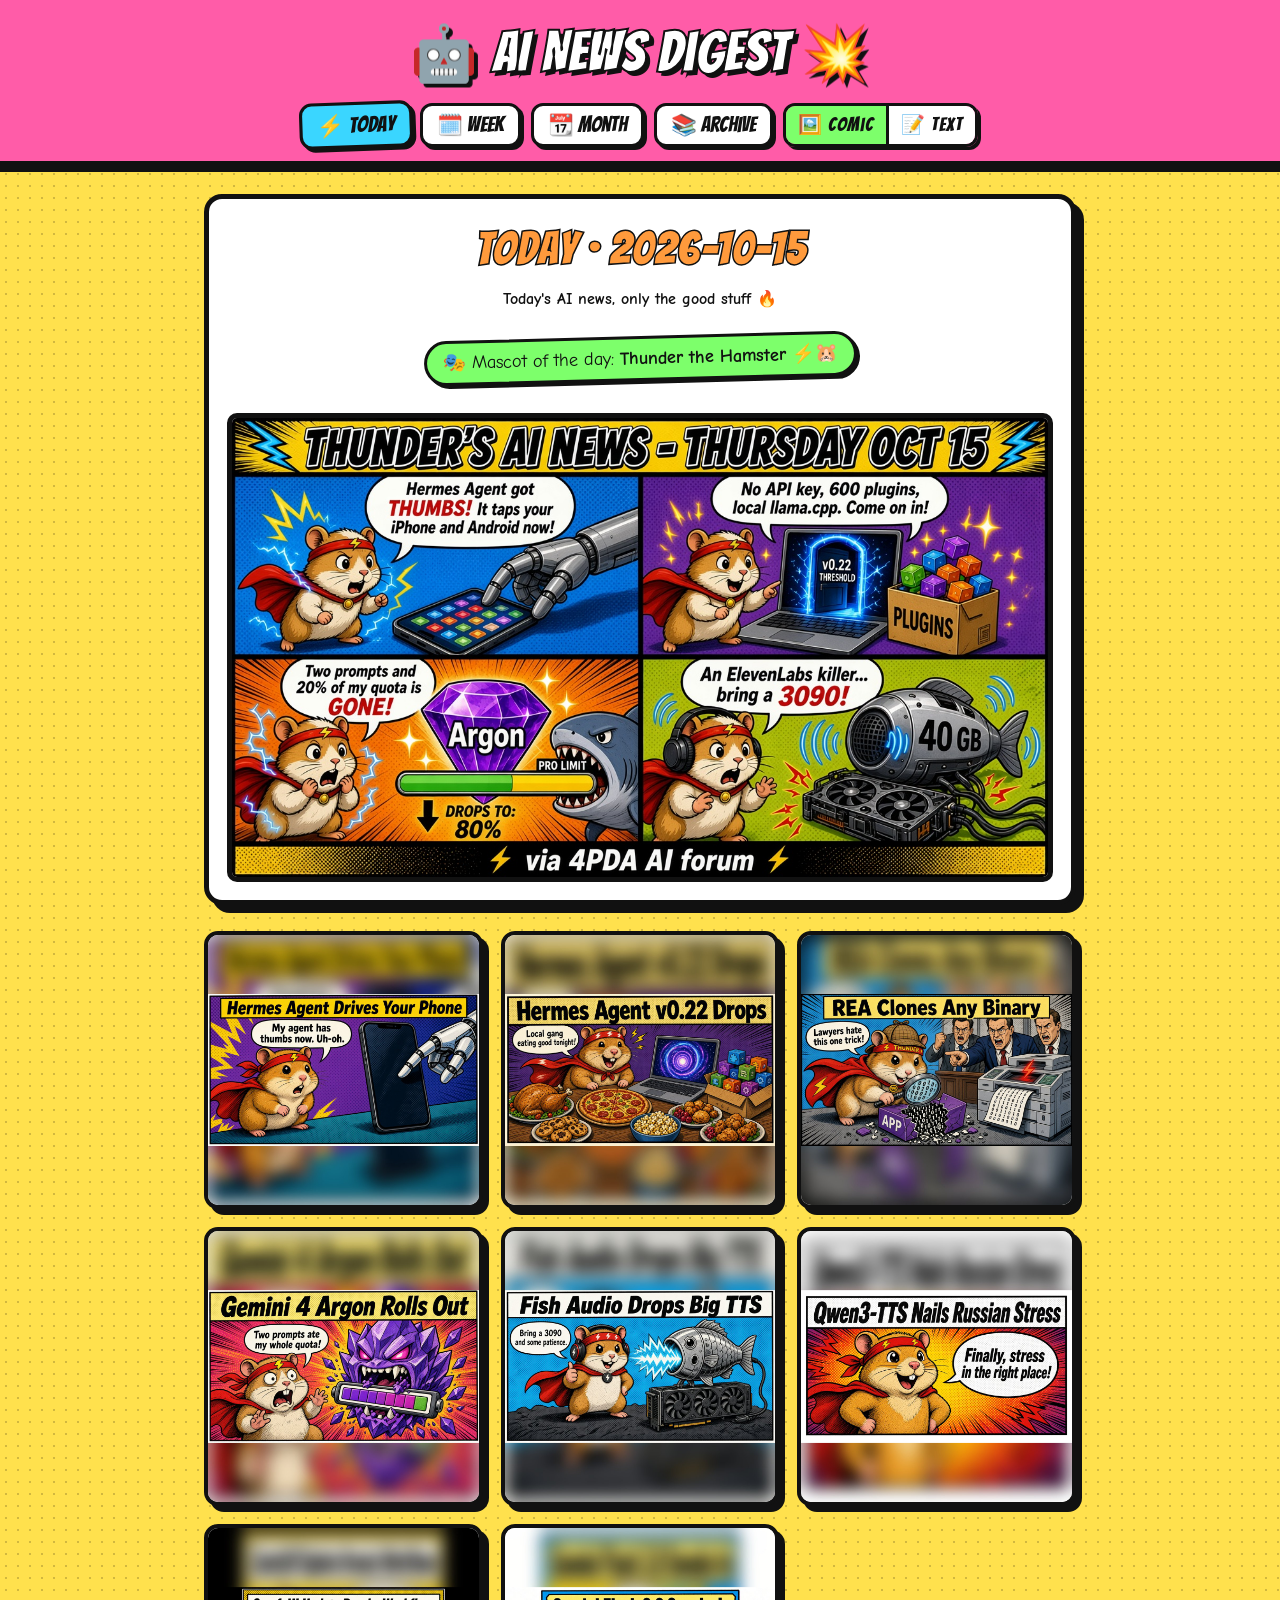
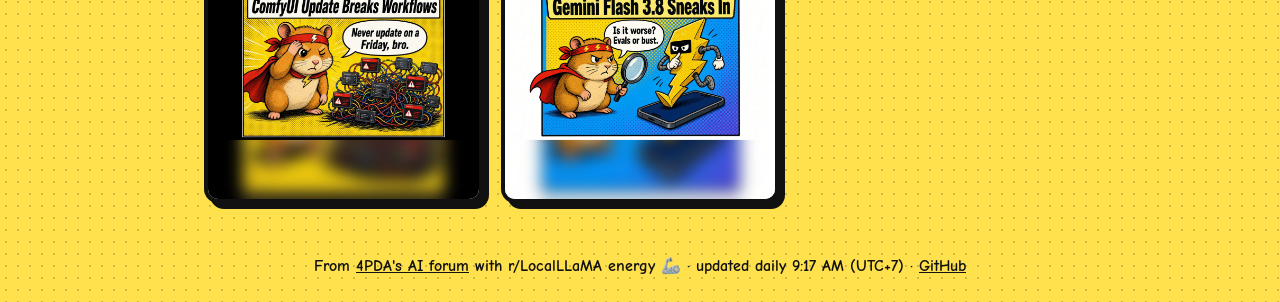
==== commit a1128de4: "Add 1:1 comic card images" ====
--- a/docs/index.html
+++ b/docs/index.html
@@ -4,4 +4,4 @@
 <link rel="preconnect" href="https://fonts.googleapis.com"><link href="https://fonts.googleapis.com/css2?family=Bangers&family=Comic+Neue:wght@400;700&display=swap" rel="stylesheet"><link rel="stylesheet" href="style.css"><script>(function(){var q=new URLSearchParams(location.search).get('mode'),m=(q==='text'||q==='comic')?q:null;try{if(m)localStorage.setItem('mode',m);else m=localStorage.getItem('mode')}catch(e){}if(m!=='text')m='comic';document.documentElement.className='mode-'+m;window.setMode=function(x){try{localStorage.setItem('mode',x)}catch(e){}document.documentElement.className='mode-'+x;var u=new URL(location.href);if(u.searchParams.has('mode')){u.searchParams.set('mode',x);history.replaceState(null,'',u)}};})();</script></head>
 <body><header><h1><a href="index.html">🤖 AI News Digest 💥</a></h1><nav><a href="index.html" class=on>⚡ Today</a><a href="weekly.html">🗓️ Week</a><a href="monthly.html">📆 Month</a><a href="archive/index.html">📚 Archive</a><span class="modes"><button type="button" class="m-comic" onclick="setMode('comic')">🖼️ Comic</button><button type="button" class="m-text" onclick="setMode('text')">📝 Text</button></span></nav></header><main>
 <section class="hero"><h2>Today · 2026-10-15</h2><p class="sub">Today&#x27;s AI news, only the good stuff 🔥</p><p class="mascot">🎭 Mascot of the day: <b>Thunder the Hamster ⚡🐹</b></p><img class="comic" src="comics/2026-10-15-thu.jpg" alt="Today · 2026-10-15 comic"></section>
-<section class="grid comic-only"><article class="card wide"><div class="emo">📱🤖</div><div><h3><a href="https://4pda.to/forum/index.php?showtopic=1123739&amp;view=findpost&amp;p=145502480" target="_blank" rel="noopener">Phone Harness: Hermes Agent can now drive your iPhone and Android</a></h3><p class="quip">📱🤖 Your agent now has thumbs. Taps, types, checks its own work on a real phone, no app APIs needed. What could possibly go wrong 💀</p><p class="meta">📡 4pda · ✍️ phox · 📅 2026-10-14</p></div></article><article class="card wide"><div class="emo">🧙‍♂️</div><div><h3><a href="https://4pda.to/forum/index.php?showtopic=1123739&amp;view=findpost&amp;p=145512028" target="_blank" rel="noopener">Hermes Agent v0.22.0 &#x27;Threshold&#x27;: no-key first chat, local llama.cpp, 600 vetted plugins</a></h3><p class="quip">🧙‍♂️ Hermes 0.22 drops: zero-key onboarding, llama.cpp out of the box, 600 vetted plugins. Local gang eating good tonight 🍝</p><p class="meta">📡 4pda · ✍️ phox · 📅 2026-10-14</p></div></article><article class="card wide"><div class="emo">🕵️</div><div><h3><a href="https://4pda.to/forum/index.php?showtopic=1077922&amp;view=findpost&amp;p=145505557" target="_blank" rel="noopener">REA (Reverse Engineering Anything): MCP server that reverse-engineers a binary and writes a free clone</a></h3><p class="quip">🕵️ Give it a binary, get a FOSS clone back. Lawyers hate this one trick ⚖️🔥</p><p class="meta">📡 4pda · ✍️ azimutspb · 📅 2026-10-14</p></div></article><article class="card wide"><div class="emo">🧪</div><div><h3><a href="https://4pda.to/forum/index.php?showtopic=1077922&amp;view=findpost&amp;p=145513683" target="_blank" rel="noopener">Gemini 4 Argon rolls out to the Gemini app and pops up in Google Search, but eats quota fast</a></h3><p class="quip">🧪 Argon is here. Smart, chatty, and two prompts nuke 20% of your Pro limit. Thinking tokens go brrr 💸</p><p class="meta">📡 4pda · ✍️ Taksist1975 · 📅 2026-10-14</p></div></article><article class="card wide"><div class="emo">🎙️</div><div><h3><a href="https://4pda.to/forum/index.php?showtopic=1110815&amp;view=findpost&amp;p=145513596" target="_blank" rel="noopener">Fish Audio&#x27;s &#x27;ElevenLabs killer&#x27; TTS: ~40 GB weights, ~20 GB GGUF, great Russian</a></h3><p class="quip">🎙️ &#x27;ElevenLabs killer&#x27; that actually nails emotion tags. Bring a 3090 and some patience, local voice bros 🔊</p><p class="meta">📡 4pda · ✍️ Petruncho · 📅 2026-10-14</p></div></article><article class="card wide"><div class="emo">🗣️</div><div><h3><a href="https://4pda.to/forum/index.php?showtopic=1110815&amp;view=findpost&amp;p=145511580" target="_blank" rel="noopener">Qwen3-TTS 1.7B for Russian with stress marks, plus a portable build</a></h3><p class="quip">🗣️ Finally a TTS that knows where the stress goes. Small fix, big vibe ✨</p><p class="meta">📡 4pda · ✍️ azimutspb · 📅 2026-10-14</p></div></article><article class="card wide"><div class="emo">🧯</div><div><h3><a href="https://4pda.to/forum/index.php?showtopic=1112313&amp;view=findpost&amp;p=145514868" target="_blank" rel="noopener">Latest ComfyUI update breaks Impact Pack workflows; roll back to 0.39.0</a></h3><p class="quip">🧯 ComfyUI update ate your Impact Pack workflows? Pin 0.39.0, reinstall reqs. Never update on a Friday 🙃</p><p class="meta">📡 4pda · ✍️ Hubbа · 📅 2026-10-14</p></div></article><article class="card wide"><div class="emo">⚡</div><div><h3><a href="https://4pda.to/forum/index.php?showtopic=1084129&amp;view=findpost&amp;p=145514937" target="_blank" rel="noopener">Gemini Flash 3.8 quietly rolling out server-side</a></h3><p class="quip">⚡ Flash 3.8 sneaking in. Early vibes: &#x27;is it worse?&#x27; Classic. Evals or it didn&#x27;t happen 📉</p><p class="meta">📡 4pda · ✍️ Tiesto4Life · 📅 2026-10-14</p></div></article></section><section class="cards text-only"><article class="card"><div class="emo">📱🤖</div><div><h3><a href="https://4pda.to/forum/index.php?showtopic=1123739&amp;view=findpost&amp;p=145502480" target="_blank" rel="noopener">Phone Harness: Hermes Agent can now drive your iPhone and Android</a></h3><p class="quip">📱🤖 Your agent now has thumbs. Taps, types, checks its own work on a real phone, no app APIs needed. What could possibly go wrong 💀</p><p class="meta">📡 4pda · ✍️ phox · 📅 2026-10-14</p></div></article><article class="card"><div class="emo">🧙‍♂️</div><div><h3><a href="https://4pda.to/forum/index.php?showtopic=1123739&amp;view=findpost&amp;p=145512028" target="_blank" rel="noopener">Hermes Agent v0.22.0 &#x27;Threshold&#x27;: no-key first chat, local llama.cpp, 600 vetted plugins</a></h3><p class="quip">🧙‍♂️ Hermes 0.22 drops: zero-key onboarding, llama.cpp out of the box, 600 vetted plugins. Local gang eating good tonight 🍝</p><p class="meta">📡 4pda · ✍️ phox · 📅 2026-10-14</p></div></article><article class="card"><div class="emo">🕵️</div><div><h3><a href="https://4pda.to/forum/index.php?showtopic=1077922&amp;view=findpost&amp;p=145505557" target="_blank" rel="noopener">REA (Reverse Engineering Anything): MCP server that reverse-engineers a binary and writes a free clone</a></h3><p class="quip">🕵️ Give it a binary, get a FOSS clone back. Lawyers hate this one trick ⚖️🔥</p><p class="meta">📡 4pda · ✍️ azimutspb · 📅 2026-10-14</p></div></article><article class="card"><div class="emo">🧪</div><div><h3><a href="https://4pda.to/forum/index.php?showtopic=1077922&amp;view=findpost&amp;p=145513683" target="_blank" rel="noopener">Gemini 4 Argon rolls out to the Gemini app and pops up in Google Search, but eats quota fast</a></h3><p class="quip">🧪 Argon is here. Smart, chatty, and two prompts nuke 20% of your Pro limit. Thinking tokens go brrr 💸</p><p class="meta">📡 4pda · ✍️ Taksist1975 · 📅 2026-10-14</p></div></article><article class="card"><div class="emo">🎙️</div><div><h3><a href="https://4pda.to/forum/index.php?showtopic=1110815&amp;view=findpost&amp;p=145513596" target="_blank" rel="noopener">Fish Audio&#x27;s &#x27;ElevenLabs killer&#x27; TTS: ~40 GB weights, ~20 GB GGUF, great Russian</a></h3><p class="quip">🎙️ &#x27;ElevenLabs killer&#x27; that actually nails emotion tags. Bring a 3090 and some patience, local voice bros 🔊</p><p class="meta">📡 4pda · ✍️ Petruncho · 📅 2026-10-14</p></div></article><article class="card"><div class="emo">🗣️</div><div><h3><a href="https://4pda.to/forum/index.php?showtopic=1110815&amp;view=findpost&amp;p=145511580" target="_blank" rel="noopener">Qwen3-TTS 1.7B for Russian with stress marks, plus a portable build</a></h3><p class="quip">🗣️ Finally a TTS that knows where the stress goes. Small fix, big vibe ✨</p><p class="meta">📡 4pda · ✍️ azimutspb · 📅 2026-10-14</p></div></article><article class="card"><div class="emo">🧯</div><div><h3><a href="https://4pda.to/forum/index.php?showtopic=1112313&amp;view=findpost&amp;p=145514868" target="_blank" rel="noopener">Latest ComfyUI update breaks Impact Pack workflows; roll back to 0.39.0</a></h3><p class="quip">🧯 ComfyUI update ate your Impact Pack workflows? Pin 0.39.0, reinstall reqs. Never update on a Friday 🙃</p><p class="meta">📡 4pda · ✍️ Hubbа · 📅 2026-10-14</p></div></article><article class="card"><div class="emo">⚡</div><div><h3><a href="https://4pda.to/forum/index.php?showtopic=1084129&amp;view=findpost&amp;p=145514937" target="_blank" rel="noopener">Gemini Flash 3.8 quietly rolling out server-side</a></h3><p class="quip">⚡ Flash 3.8 sneaking in. Early vibes: &#x27;is it worse?&#x27; Classic. Evals or it didn&#x27;t happen 📉</p><p class="meta">📡 4pda · ✍️ Tiesto4Life · 📅 2026-10-14</p></div></article></section></main><footer>From <a href="https://4pda.to/forum/index.php?showforum=1240">4PDA's AI forum</a> with r/LocalLLaMA energy 🦾 · updated daily 9:17 AM (UTC+7) · <a href="https://github.com/SubmitGame/ai-news-digest">GitHub</a></footer></body></html>+<section class="grid comic-only"><a class="tile" href="https://4pda.to/forum/index.php?showtopic=1123739&amp;view=findpost&amp;p=145502480" target="_blank" rel="noopener"><img src="cards/4pda-1123739-330.jpg" alt="Phone Harness: Hermes Agent can now drive your iPhone and Android — 📱🤖 Your agent now has thumbs. Taps, types, checks its own work on a real phone, no app APIs needed. What could possibly go wrong 💀" title="Phone Harness: Hermes Agent can now drive your iPhone and Android" loading="lazy" width="1024" height="1024"></a><a class="tile" href="https://4pda.to/forum/index.php?showtopic=1123739&amp;view=findpost&amp;p=145512028" target="_blank" rel="noopener"><img src="cards/4pda-1123739-333.jpg" alt="Hermes Agent v0.22.0 &#x27;Threshold&#x27;: no-key first chat, local llama.cpp, 600 vetted plugins — 🧙‍♂️ Hermes 0.22 drops: zero-key onboarding, llama.cpp out of the box, 600 vetted plugins. Local gang eating good tonight 🍝" title="Hermes Agent v0.22.0 &#x27;Threshold&#x27;: no-key first chat, local llama.cpp, 600 vetted plugins" loading="lazy" width="1024" height="1024"></a><a class="tile" href="https://4pda.to/forum/index.php?showtopic=1077922&amp;view=findpost&amp;p=145505557" target="_blank" rel="noopener"><img src="cards/4pda-1077922-25586.jpg" alt="REA (Reverse Engineering Anything): MCP server that reverse-engineers a binary and writes a free clone — 🕵️ Give it a binary, get a FOSS clone back. Lawyers hate this one trick ⚖️🔥" title="REA (Reverse Engineering Anything): MCP server that reverse-engineers a binary and writes a free clone" loading="lazy" width="1024" height="1024"></a><a class="tile" href="https://4pda.to/forum/index.php?showtopic=1077922&amp;view=findpost&amp;p=145513683" target="_blank" rel="noopener"><img src="cards/4pda-1077922-25610.jpg" alt="Gemini 4 Argon rolls out to the Gemini app and pops up in Google Search, but eats quota fast — 🧪 Argon is here. Smart, chatty, and two prompts nuke 20% of your Pro limit. Thinking tokens go brrr 💸" title="Gemini 4 Argon rolls out to the Gemini app and pops up in Google Search, but eats quota fast" loading="lazy" width="1024" height="1024"></a><a class="tile" href="https://4pda.to/forum/index.php?showtopic=1110815&amp;view=findpost&amp;p=145513596" target="_blank" rel="noopener"><img src="cards/4pda-1110815-5182.jpg" alt="Fish Audio&#x27;s &#x27;ElevenLabs killer&#x27; TTS: ~40 GB weights, ~20 GB GGUF, great Russian — 🎙️ &#x27;ElevenLabs killer&#x27; that actually nails emotion tags. Bring a 3090 and some patience, local voice bros 🔊" title="Fish Audio&#x27;s &#x27;ElevenLabs killer&#x27; TTS: ~40 GB weights, ~20 GB GGUF, great Russian" loading="lazy" width="1024" height="1024"></a><a class="tile" href="https://4pda.to/forum/index.php?showtopic=1110815&amp;view=findpost&amp;p=145511580" target="_blank" rel="noopener"><img src="cards/4pda-1110815-5181.jpg" alt="Qwen3-TTS 1.7B for Russian with stress marks, plus a portable build — 🗣️ Finally a TTS that knows where the stress goes. Small fix, big vibe ✨" title="Qwen3-TTS 1.7B for Russian with stress marks, plus a portable build" loading="lazy" width="1024" height="1024"></a><a class="tile" href="https://4pda.to/forum/index.php?showtopic=1112313&amp;view=findpost&amp;p=145514868" target="_blank" rel="noopener"><img src="cards/4pda-1112313-290.jpg" alt="Latest ComfyUI update breaks Impact Pack workflows; roll back to 0.39.0 — 🧯 ComfyUI update ate your Impact Pack workflows? Pin 0.39.0, reinstall reqs. Never update on a Friday 🙃" title="Latest ComfyUI update breaks Impact Pack workflows; roll back to 0.39.0" loading="lazy" width="1024" height="1024"></a><a class="tile" href="https://4pda.to/forum/index.php?showtopic=1084129&amp;view=findpost&amp;p=145514937" target="_blank" rel="noopener"><img src="cards/4pda-1084129-6230.jpg" alt="Gemini Flash 3.8 quietly rolling out server-side — ⚡ Flash 3.8 sneaking in. Early vibes: &#x27;is it worse?&#x27; Classic. Evals or it didn&#x27;t happen 📉" title="Gemini Flash 3.8 quietly rolling out server-side" loading="lazy" width="1024" height="1024"></a></section><section class="cards text-only"><article class="card"><div class="emo">📱🤖</div><div><h3><a href="https://4pda.to/forum/index.php?showtopic=1123739&amp;view=findpost&amp;p=145502480" target="_blank" rel="noopener">Phone Harness: Hermes Agent can now drive your iPhone and Android</a></h3><p class="quip">📱🤖 Your agent now has thumbs. Taps, types, checks its own work on a real phone, no app APIs needed. What could possibly go wrong 💀</p><p class="meta">📡 4pda · ✍️ phox · 📅 2026-10-14</p></div></article><article class="card"><div class="emo">🧙‍♂️</div><div><h3><a href="https://4pda.to/forum/index.php?showtopic=1123739&amp;view=findpost&amp;p=145512028" target="_blank" rel="noopener">Hermes Agent v0.22.0 &#x27;Threshold&#x27;: no-key first chat, local llama.cpp, 600 vetted plugins</a></h3><p class="quip">🧙‍♂️ Hermes 0.22 drops: zero-key onboarding, llama.cpp out of the box, 600 vetted plugins. Local gang eating good tonight 🍝</p><p class="meta">📡 4pda · ✍️ phox · 📅 2026-10-14</p></div></article><article class="card"><div class="emo">🕵️</div><div><h3><a href="https://4pda.to/forum/index.php?showtopic=1077922&amp;view=findpost&amp;p=145505557" target="_blank" rel="noopener">REA (Reverse Engineering Anything): MCP server that reverse-engineers a binary and writes a free clone</a></h3><p class="quip">🕵️ Give it a binary, get a FOSS clone back. Lawyers hate this one trick ⚖️🔥</p><p class="meta">📡 4pda · ✍️ azimutspb · 📅 2026-10-14</p></div></article><article class="card"><div class="emo">🧪</div><div><h3><a href="https://4pda.to/forum/index.php?showtopic=1077922&amp;view=findpost&amp;p=145513683" target="_blank" rel="noopener">Gemini 4 Argon rolls out to the Gemini app and pops up in Google Search, but eats quota fast</a></h3><p class="quip">🧪 Argon is here. Smart, chatty, and two prompts nuke 20% of your Pro limit. Thinking tokens go brrr 💸</p><p class="meta">📡 4pda · ✍️ Taksist1975 · 📅 2026-10-14</p></div></article><article class="card"><div class="emo">🎙️</div><div><h3><a href="https://4pda.to/forum/index.php?showtopic=1110815&amp;view=findpost&amp;p=145513596" target="_blank" rel="noopener">Fish Audio&#x27;s &#x27;ElevenLabs killer&#x27; TTS: ~40 GB weights, ~20 GB GGUF, great Russian</a></h3><p class="quip">🎙️ &#x27;ElevenLabs killer&#x27; that actually nails emotion tags. Bring a 3090 and some patience, local voice bros 🔊</p><p class="meta">📡 4pda · ✍️ Petruncho · 📅 2026-10-14</p></div></article><article class="card"><div class="emo">🗣️</div><div><h3><a href="https://4pda.to/forum/index.php?showtopic=1110815&amp;view=findpost&amp;p=145511580" target="_blank" rel="noopener">Qwen3-TTS 1.7B for Russian with stress marks, plus a portable build</a></h3><p class="quip">🗣️ Finally a TTS that knows where the stress goes. Small fix, big vibe ✨</p><p class="meta">📡 4pda · ✍️ azimutspb · 📅 2026-10-14</p></div></article><article class="card"><div class="emo">🧯</div><div><h3><a href="https://4pda.to/forum/index.php?showtopic=1112313&amp;view=findpost&amp;p=145514868" target="_blank" rel="noopener">Latest ComfyUI update breaks Impact Pack workflows; roll back to 0.39.0</a></h3><p class="quip">🧯 ComfyUI update ate your Impact Pack workflows? Pin 0.39.0, reinstall reqs. Never update on a Friday 🙃</p><p class="meta">📡 4pda · ✍️ Hubbа · 📅 2026-10-14</p></div></article><article class="card"><div class="emo">⚡</div><div><h3><a href="https://4pda.to/forum/index.php?showtopic=1084129&amp;view=findpost&amp;p=145514937" target="_blank" rel="noopener">Gemini Flash 3.8 quietly rolling out server-side</a></h3><p class="quip">⚡ Flash 3.8 sneaking in. Early vibes: &#x27;is it worse?&#x27; Classic. Evals or it didn&#x27;t happen 📉</p><p class="meta">📡 4pda · ✍️ Tiesto4Life · 📅 2026-10-14</p></div></article></section></main><footer>From <a href="https://4pda.to/forum/index.php?showforum=1240">4PDA's AI forum</a> with r/LocalLLaMA energy 🦾 · updated daily 9:17 AM (UTC+7) · <a href="https://github.com/SubmitGame/ai-news-digest">GitHub</a></footer></body></html>
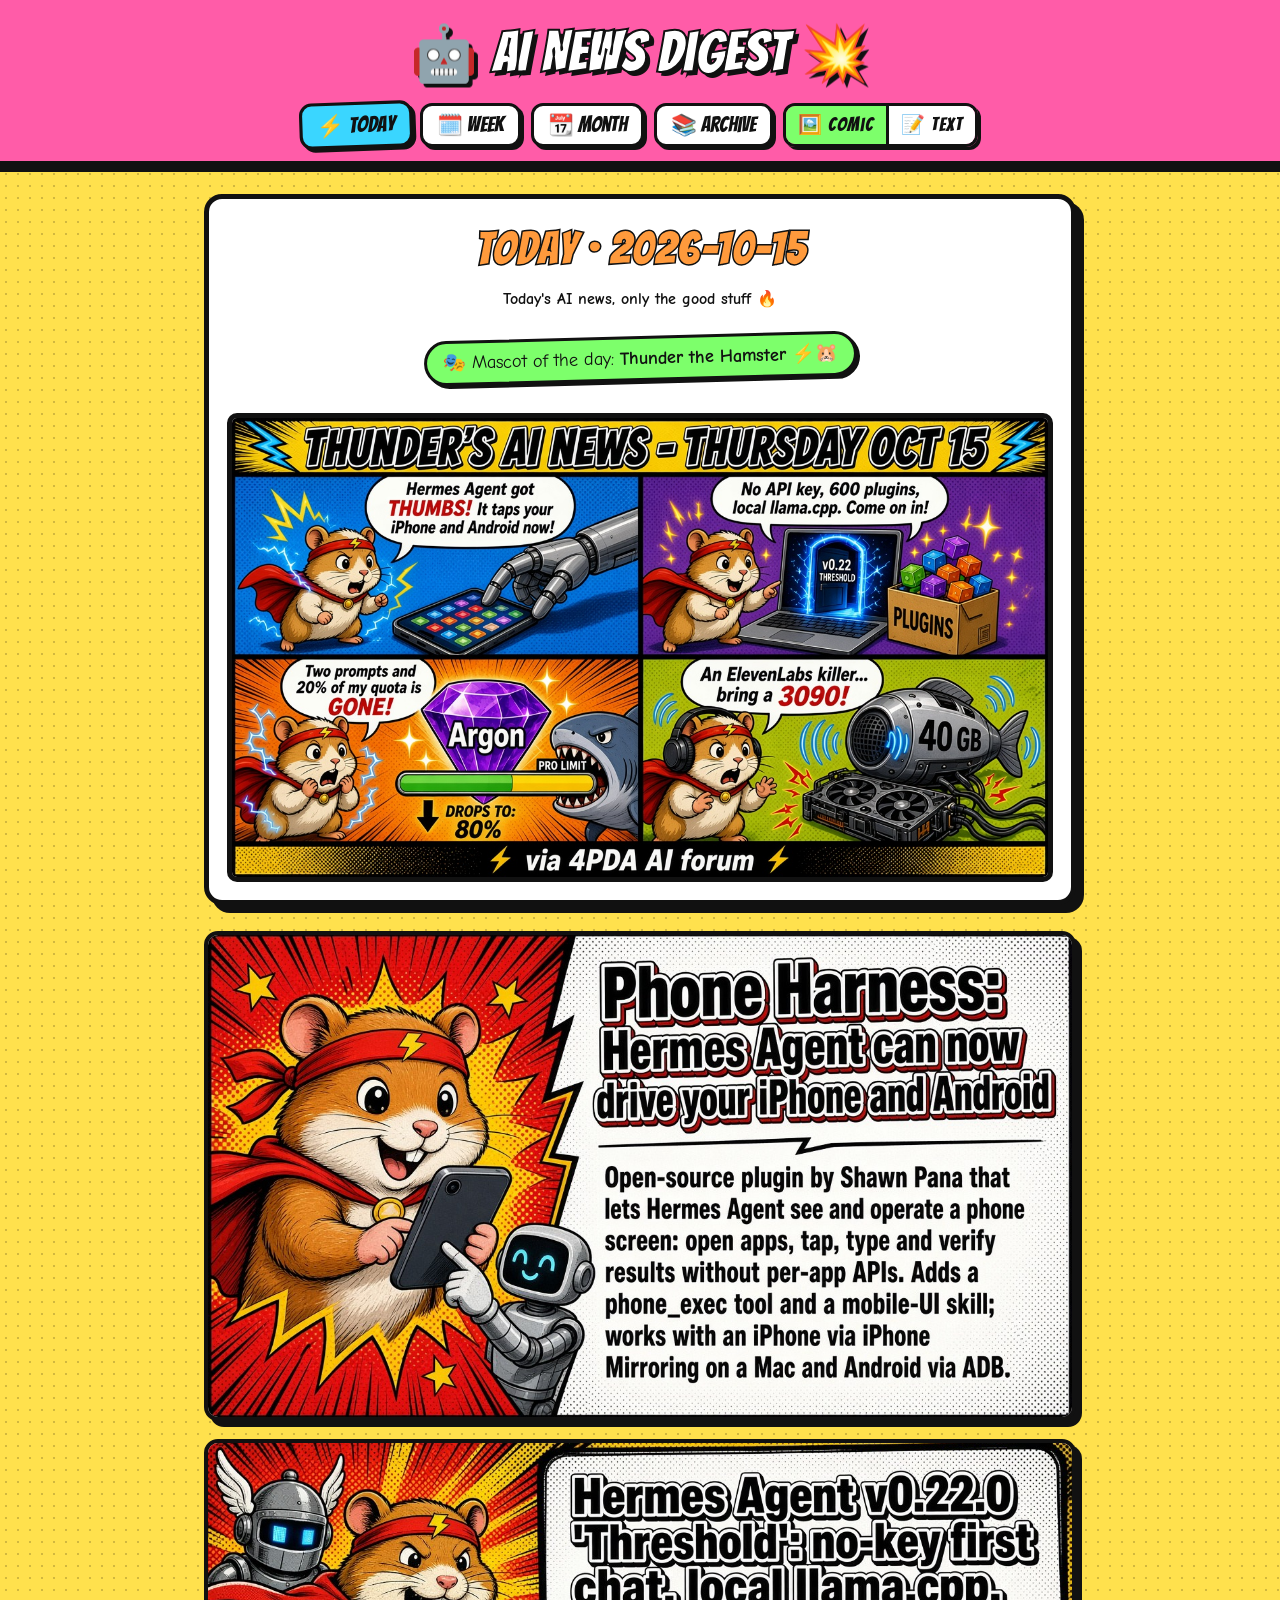
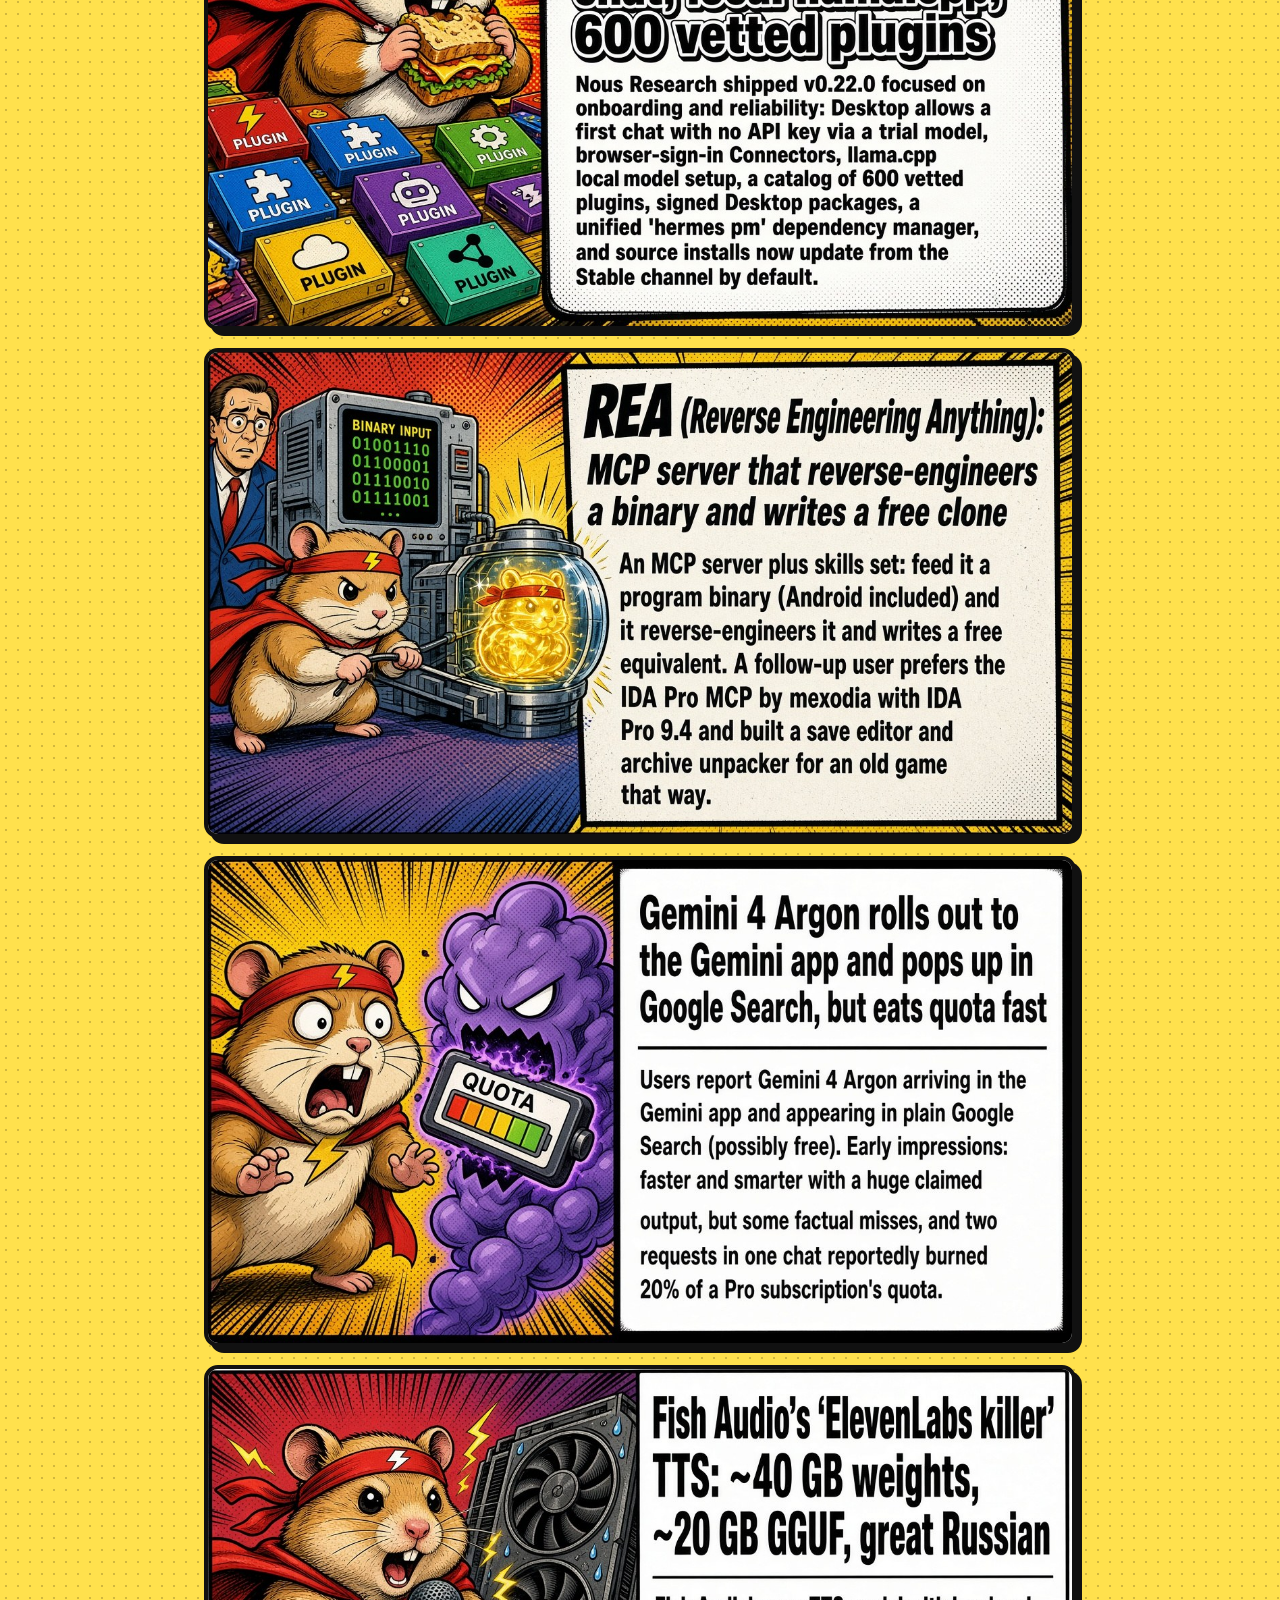
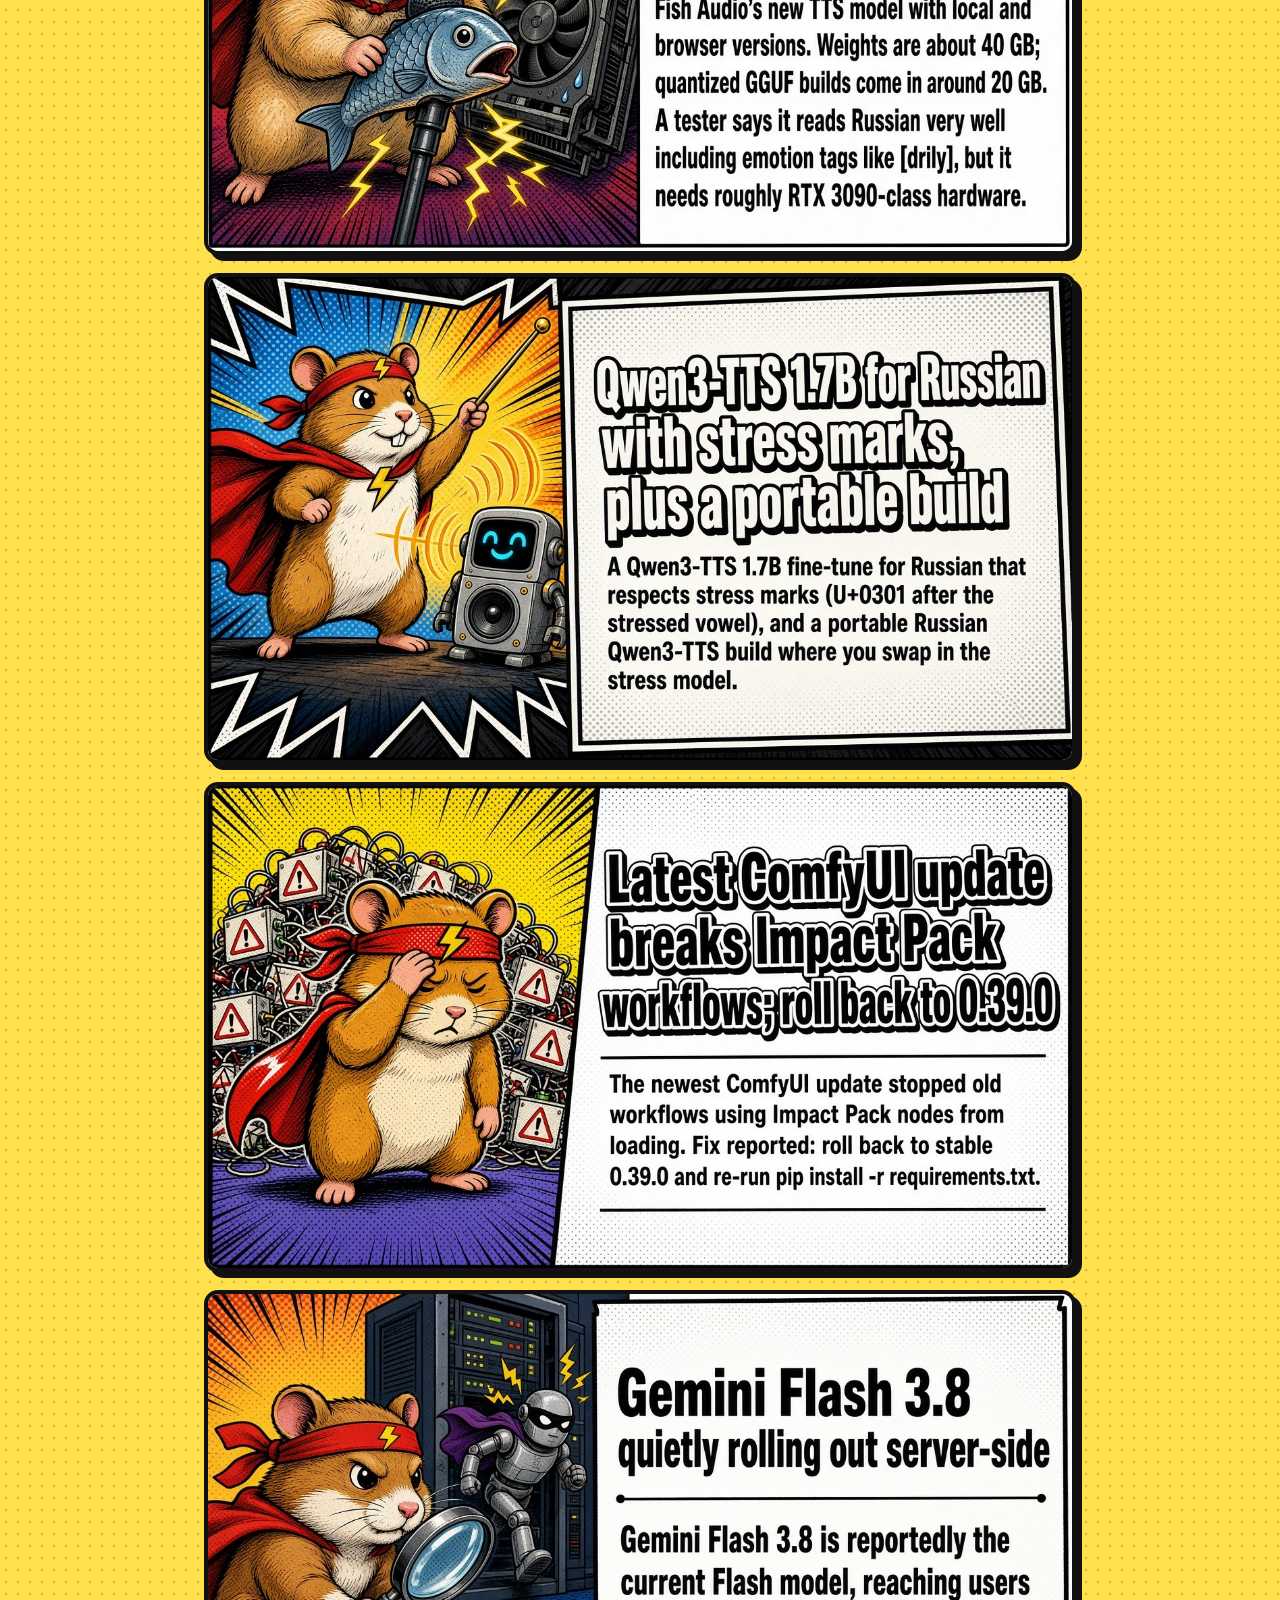
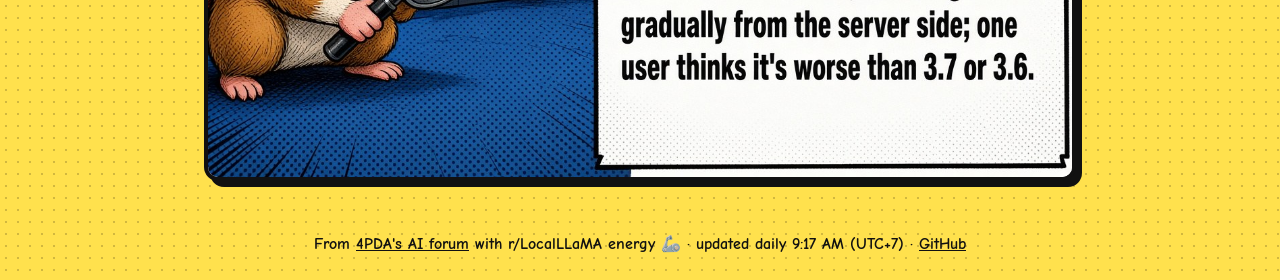
==== commit 5222370f: "Widescreen cards; today's cards carry full title and summary" ====
--- a/docs/index.html
+++ b/docs/index.html
@@ -4,4 +4,4 @@
 <link rel="preconnect" href="https://fonts.googleapis.com"><link href="https://fonts.googleapis.com/css2?family=Bangers&family=Comic+Neue:wght@400;700&display=swap" rel="stylesheet"><link rel="stylesheet" href="style.css"><script>(function(){var q=new URLSearchParams(location.search).get('mode'),m=(q==='text'||q==='comic')?q:null;try{if(m)localStorage.setItem('mode',m);else m=localStorage.getItem('mode')}catch(e){}if(m!=='text')m='comic';document.documentElement.className='mode-'+m;window.setMode=function(x){try{localStorage.setItem('mode',x)}catch(e){}document.documentElement.className='mode-'+x;var u=new URL(location.href);if(u.searchParams.has('mode')){u.searchParams.set('mode',x);history.replaceState(null,'',u)}};})();</script></head>
 <body><header><h1><a href="index.html">🤖 AI News Digest 💥</a></h1><nav><a href="index.html" class=on>⚡ Today</a><a href="weekly.html">🗓️ Week</a><a href="monthly.html">📆 Month</a><a href="archive/index.html">📚 Archive</a><span class="modes"><button type="button" class="m-comic" onclick="setMode('comic')">🖼️ Comic</button><button type="button" class="m-text" onclick="setMode('text')">📝 Text</button></span></nav></header><main>
 <section class="hero"><h2>Today · 2026-10-15</h2><p class="sub">Today&#x27;s AI news, only the good stuff 🔥</p><p class="mascot">🎭 Mascot of the day: <b>Thunder the Hamster ⚡🐹</b></p><img class="comic" src="comics/2026-10-15-thu.jpg" alt="Today · 2026-10-15 comic"></section>
-<section class="grid comic-only"><a class="tile" href="https://4pda.to/forum/index.php?showtopic=1123739&amp;view=findpost&amp;p=145502480" target="_blank" rel="noopener"><img src="cards/4pda-1123739-330.jpg" alt="Phone Harness: Hermes Agent can now drive your iPhone and Android — 📱🤖 Your agent now has thumbs. Taps, types, checks its own work on a real phone, no app APIs needed. What could possibly go wrong 💀" title="Phone Harness: Hermes Agent can now drive your iPhone and Android" loading="lazy" width="1024" height="1024"></a><a class="tile" href="https://4pda.to/forum/index.php?showtopic=1123739&amp;view=findpost&amp;p=145512028" target="_blank" rel="noopener"><img src="cards/4pda-1123739-333.jpg" alt="Hermes Agent v0.22.0 &#x27;Threshold&#x27;: no-key first chat, local llama.cpp, 600 vetted plugins — 🧙‍♂️ Hermes 0.22 drops: zero-key onboarding, llama.cpp out of the box, 600 vetted plugins. Local gang eating good tonight 🍝" title="Hermes Agent v0.22.0 &#x27;Threshold&#x27;: no-key first chat, local llama.cpp, 600 vetted plugins" loading="lazy" width="1024" height="1024"></a><a class="tile" href="https://4pda.to/forum/index.php?showtopic=1077922&amp;view=findpost&amp;p=145505557" target="_blank" rel="noopener"><img src="cards/4pda-1077922-25586.jpg" alt="REA (Reverse Engineering Anything): MCP server that reverse-engineers a binary and writes a free clone — 🕵️ Give it a binary, get a FOSS clone back. Lawyers hate this one trick ⚖️🔥" title="REA (Reverse Engineering Anything): MCP server that reverse-engineers a binary and writes a free clone" loading="lazy" width="1024" height="1024"></a><a class="tile" href="https://4pda.to/forum/index.php?showtopic=1077922&amp;view=findpost&amp;p=145513683" target="_blank" rel="noopener"><img src="cards/4pda-1077922-25610.jpg" alt="Gemini 4 Argon rolls out to the Gemini app and pops up in Google Search, but eats quota fast — 🧪 Argon is here. Smart, chatty, and two prompts nuke 20% of your Pro limit. Thinking tokens go brrr 💸" title="Gemini 4 Argon rolls out to the Gemini app and pops up in Google Search, but eats quota fast" loading="lazy" width="1024" height="1024"></a><a class="tile" href="https://4pda.to/forum/index.php?showtopic=1110815&amp;view=findpost&amp;p=145513596" target="_blank" rel="noopener"><img src="cards/4pda-1110815-5182.jpg" alt="Fish Audio&#x27;s &#x27;ElevenLabs killer&#x27; TTS: ~40 GB weights, ~20 GB GGUF, great Russian — 🎙️ &#x27;ElevenLabs killer&#x27; that actually nails emotion tags. Bring a 3090 and some patience, local voice bros 🔊" title="Fish Audio&#x27;s &#x27;ElevenLabs killer&#x27; TTS: ~40 GB weights, ~20 GB GGUF, great Russian" loading="lazy" width="1024" height="1024"></a><a class="tile" href="https://4pda.to/forum/index.php?showtopic=1110815&amp;view=findpost&amp;p=145511580" target="_blank" rel="noopener"><img src="cards/4pda-1110815-5181.jpg" alt="Qwen3-TTS 1.7B for Russian with stress marks, plus a portable build — 🗣️ Finally a TTS that knows where the stress goes. Small fix, big vibe ✨" title="Qwen3-TTS 1.7B for Russian with stress marks, plus a portable build" loading="lazy" width="1024" height="1024"></a><a class="tile" href="https://4pda.to/forum/index.php?showtopic=1112313&amp;view=findpost&amp;p=145514868" target="_blank" rel="noopener"><img src="cards/4pda-1112313-290.jpg" alt="Latest ComfyUI update breaks Impact Pack workflows; roll back to 0.39.0 — 🧯 ComfyUI update ate your Impact Pack workflows? Pin 0.39.0, reinstall reqs. Never update on a Friday 🙃" title="Latest ComfyUI update breaks Impact Pack workflows; roll back to 0.39.0" loading="lazy" width="1024" height="1024"></a><a class="tile" href="https://4pda.to/forum/index.php?showtopic=1084129&amp;view=findpost&amp;p=145514937" target="_blank" rel="noopener"><img src="cards/4pda-1084129-6230.jpg" alt="Gemini Flash 3.8 quietly rolling out server-side — ⚡ Flash 3.8 sneaking in. Early vibes: &#x27;is it worse?&#x27; Classic. Evals or it didn&#x27;t happen 📉" title="Gemini Flash 3.8 quietly rolling out server-side" loading="lazy" width="1024" height="1024"></a></section><section class="cards text-only"><article class="card"><div class="emo">📱🤖</div><div><h3><a href="https://4pda.to/forum/index.php?showtopic=1123739&amp;view=findpost&amp;p=145502480" target="_blank" rel="noopener">Phone Harness: Hermes Agent can now drive your iPhone and Android</a></h3><p class="quip">📱🤖 Your agent now has thumbs. Taps, types, checks its own work on a real phone, no app APIs needed. What could possibly go wrong 💀</p><p class="meta">📡 4pda · ✍️ phox · 📅 2026-10-14</p></div></article><article class="card"><div class="emo">🧙‍♂️</div><div><h3><a href="https://4pda.to/forum/index.php?showtopic=1123739&amp;view=findpost&amp;p=145512028" target="_blank" rel="noopener">Hermes Agent v0.22.0 &#x27;Threshold&#x27;: no-key first chat, local llama.cpp, 600 vetted plugins</a></h3><p class="quip">🧙‍♂️ Hermes 0.22 drops: zero-key onboarding, llama.cpp out of the box, 600 vetted plugins. Local gang eating good tonight 🍝</p><p class="meta">📡 4pda · ✍️ phox · 📅 2026-10-14</p></div></article><article class="card"><div class="emo">🕵️</div><div><h3><a href="https://4pda.to/forum/index.php?showtopic=1077922&amp;view=findpost&amp;p=145505557" target="_blank" rel="noopener">REA (Reverse Engineering Anything): MCP server that reverse-engineers a binary and writes a free clone</a></h3><p class="quip">🕵️ Give it a binary, get a FOSS clone back. Lawyers hate this one trick ⚖️🔥</p><p class="meta">📡 4pda · ✍️ azimutspb · 📅 2026-10-14</p></div></article><article class="card"><div class="emo">🧪</div><div><h3><a href="https://4pda.to/forum/index.php?showtopic=1077922&amp;view=findpost&amp;p=145513683" target="_blank" rel="noopener">Gemini 4 Argon rolls out to the Gemini app and pops up in Google Search, but eats quota fast</a></h3><p class="quip">🧪 Argon is here. Smart, chatty, and two prompts nuke 20% of your Pro limit. Thinking tokens go brrr 💸</p><p class="meta">📡 4pda · ✍️ Taksist1975 · 📅 2026-10-14</p></div></article><article class="card"><div class="emo">🎙️</div><div><h3><a href="https://4pda.to/forum/index.php?showtopic=1110815&amp;view=findpost&amp;p=145513596" target="_blank" rel="noopener">Fish Audio&#x27;s &#x27;ElevenLabs killer&#x27; TTS: ~40 GB weights, ~20 GB GGUF, great Russian</a></h3><p class="quip">🎙️ &#x27;ElevenLabs killer&#x27; that actually nails emotion tags. Bring a 3090 and some patience, local voice bros 🔊</p><p class="meta">📡 4pda · ✍️ Petruncho · 📅 2026-10-14</p></div></article><article class="card"><div class="emo">🗣️</div><div><h3><a href="https://4pda.to/forum/index.php?showtopic=1110815&amp;view=findpost&amp;p=145511580" target="_blank" rel="noopener">Qwen3-TTS 1.7B for Russian with stress marks, plus a portable build</a></h3><p class="quip">🗣️ Finally a TTS that knows where the stress goes. Small fix, big vibe ✨</p><p class="meta">📡 4pda · ✍️ azimutspb · 📅 2026-10-14</p></div></article><article class="card"><div class="emo">🧯</div><div><h3><a href="https://4pda.to/forum/index.php?showtopic=1112313&amp;view=findpost&amp;p=145514868" target="_blank" rel="noopener">Latest ComfyUI update breaks Impact Pack workflows; roll back to 0.39.0</a></h3><p class="quip">🧯 ComfyUI update ate your Impact Pack workflows? Pin 0.39.0, reinstall reqs. Never update on a Friday 🙃</p><p class="meta">📡 4pda · ✍️ Hubbа · 📅 2026-10-14</p></div></article><article class="card"><div class="emo">⚡</div><div><h3><a href="https://4pda.to/forum/index.php?showtopic=1084129&amp;view=findpost&amp;p=145514937" target="_blank" rel="noopener">Gemini Flash 3.8 quietly rolling out server-side</a></h3><p class="quip">⚡ Flash 3.8 sneaking in. Early vibes: &#x27;is it worse?&#x27; Classic. Evals or it didn&#x27;t happen 📉</p><p class="meta">📡 4pda · ✍️ Tiesto4Life · 📅 2026-10-14</p></div></article></section></main><footer>From <a href="https://4pda.to/forum/index.php?showforum=1240">4PDA's AI forum</a> with r/LocalLLaMA energy 🦾 · updated daily 9:17 AM (UTC+7) · <a href="https://github.com/SubmitGame/ai-news-digest">GitHub</a></footer></body></html>+<section class="grid comic-only"><a class="tile" href="https://4pda.to/forum/index.php?showtopic=1123739&amp;view=findpost&amp;p=145502480" target="_blank" rel="noopener"><img src="cards/4pda-1123739-330.jpg" alt="Phone Harness: Hermes Agent can now drive your iPhone and Android — 📱🤖 Your agent now has thumbs. Taps, types, checks its own work on a real phone, no app APIs needed. What could possibly go wrong 💀" title="Phone Harness: Hermes Agent can now drive your iPhone and Android" loading="lazy" width="1280" height="720"></a><a class="tile" href="https://4pda.to/forum/index.php?showtopic=1123739&amp;view=findpost&amp;p=145512028" target="_blank" rel="noopener"><img src="cards/4pda-1123739-333.jpg" alt="Hermes Agent v0.22.0 &#x27;Threshold&#x27;: no-key first chat, local llama.cpp, 600 vetted plugins — 🧙‍♂️ Hermes 0.22 drops: zero-key onboarding, llama.cpp out of the box, 600 vetted plugins. Local gang eating good tonight 🍝" title="Hermes Agent v0.22.0 &#x27;Threshold&#x27;: no-key first chat, local llama.cpp, 600 vetted plugins" loading="lazy" width="1280" height="720"></a><a class="tile" href="https://4pda.to/forum/index.php?showtopic=1077922&amp;view=findpost&amp;p=145505557" target="_blank" rel="noopener"><img src="cards/4pda-1077922-25586.jpg" alt="REA (Reverse Engineering Anything): MCP server that reverse-engineers a binary and writes a free clone — 🕵️ Give it a binary, get a FOSS clone back. Lawyers hate this one trick ⚖️🔥" title="REA (Reverse Engineering Anything): MCP server that reverse-engineers a binary and writes a free clone" loading="lazy" width="1280" height="720"></a><a class="tile" href="https://4pda.to/forum/index.php?showtopic=1077922&amp;view=findpost&amp;p=145513683" target="_blank" rel="noopener"><img src="cards/4pda-1077922-25610.jpg" alt="Gemini 4 Argon rolls out to the Gemini app and pops up in Google Search, but eats quota fast — 🧪 Argon is here. Smart, chatty, and two prompts nuke 20% of your Pro limit. Thinking tokens go brrr 💸" title="Gemini 4 Argon rolls out to the Gemini app and pops up in Google Search, but eats quota fast" loading="lazy" width="1280" height="720"></a><a class="tile" href="https://4pda.to/forum/index.php?showtopic=1110815&amp;view=findpost&amp;p=145513596" target="_blank" rel="noopener"><img src="cards/4pda-1110815-5182.jpg" alt="Fish Audio&#x27;s &#x27;ElevenLabs killer&#x27; TTS: ~40 GB weights, ~20 GB GGUF, great Russian — 🎙️ &#x27;ElevenLabs killer&#x27; that actually nails emotion tags. Bring a 3090 and some patience, local voice bros 🔊" title="Fish Audio&#x27;s &#x27;ElevenLabs killer&#x27; TTS: ~40 GB weights, ~20 GB GGUF, great Russian" loading="lazy" width="1280" height="720"></a><a class="tile" href="https://4pda.to/forum/index.php?showtopic=1110815&amp;view=findpost&amp;p=145511580" target="_blank" rel="noopener"><img src="cards/4pda-1110815-5181.jpg" alt="Qwen3-TTS 1.7B for Russian with stress marks, plus a portable build — 🗣️ Finally a TTS that knows where the stress goes. Small fix, big vibe ✨" title="Qwen3-TTS 1.7B for Russian with stress marks, plus a portable build" loading="lazy" width="1280" height="720"></a><a class="tile" href="https://4pda.to/forum/index.php?showtopic=1112313&amp;view=findpost&amp;p=145514868" target="_blank" rel="noopener"><img src="cards/4pda-1112313-290.jpg" alt="Latest ComfyUI update breaks Impact Pack workflows; roll back to 0.39.0 — 🧯 ComfyUI update ate your Impact Pack workflows? Pin 0.39.0, reinstall reqs. Never update on a Friday 🙃" title="Latest ComfyUI update breaks Impact Pack workflows; roll back to 0.39.0" loading="lazy" width="1280" height="720"></a><a class="tile" href="https://4pda.to/forum/index.php?showtopic=1084129&amp;view=findpost&amp;p=145514937" target="_blank" rel="noopener"><img src="cards/4pda-1084129-6230.jpg" alt="Gemini Flash 3.8 quietly rolling out server-side — ⚡ Flash 3.8 sneaking in. Early vibes: &#x27;is it worse?&#x27; Classic. Evals or it didn&#x27;t happen 📉" title="Gemini Flash 3.8 quietly rolling out server-side" loading="lazy" width="1280" height="720"></a></section><section class="cards text-only"><article class="card"><div class="emo">📱🤖</div><div><h3><a href="https://4pda.to/forum/index.php?showtopic=1123739&amp;view=findpost&amp;p=145502480" target="_blank" rel="noopener">Phone Harness: Hermes Agent can now drive your iPhone and Android</a></h3><p class="quip">📱🤖 Your agent now has thumbs. Taps, types, checks its own work on a real phone, no app APIs needed. What could possibly go wrong 💀</p><p class="meta">📡 4pda · ✍️ phox · 📅 2026-10-14</p></div></article><article class="card"><div class="emo">🧙‍♂️</div><div><h3><a href="https://4pda.to/forum/index.php?showtopic=1123739&amp;view=findpost&amp;p=145512028" target="_blank" rel="noopener">Hermes Agent v0.22.0 &#x27;Threshold&#x27;: no-key first chat, local llama.cpp, 600 vetted plugins</a></h3><p class="quip">🧙‍♂️ Hermes 0.22 drops: zero-key onboarding, llama.cpp out of the box, 600 vetted plugins. Local gang eating good tonight 🍝</p><p class="meta">📡 4pda · ✍️ phox · 📅 2026-10-14</p></div></article><article class="card"><div class="emo">🕵️</div><div><h3><a href="https://4pda.to/forum/index.php?showtopic=1077922&amp;view=findpost&amp;p=145505557" target="_blank" rel="noopener">REA (Reverse Engineering Anything): MCP server that reverse-engineers a binary and writes a free clone</a></h3><p class="quip">🕵️ Give it a binary, get a FOSS clone back. Lawyers hate this one trick ⚖️🔥</p><p class="meta">📡 4pda · ✍️ azimutspb · 📅 2026-10-14</p></div></article><article class="card"><div class="emo">🧪</div><div><h3><a href="https://4pda.to/forum/index.php?showtopic=1077922&amp;view=findpost&amp;p=145513683" target="_blank" rel="noopener">Gemini 4 Argon rolls out to the Gemini app and pops up in Google Search, but eats quota fast</a></h3><p class="quip">🧪 Argon is here. Smart, chatty, and two prompts nuke 20% of your Pro limit. Thinking tokens go brrr 💸</p><p class="meta">📡 4pda · ✍️ Taksist1975 · 📅 2026-10-14</p></div></article><article class="card"><div class="emo">🎙️</div><div><h3><a href="https://4pda.to/forum/index.php?showtopic=1110815&amp;view=findpost&amp;p=145513596" target="_blank" rel="noopener">Fish Audio&#x27;s &#x27;ElevenLabs killer&#x27; TTS: ~40 GB weights, ~20 GB GGUF, great Russian</a></h3><p class="quip">🎙️ &#x27;ElevenLabs killer&#x27; that actually nails emotion tags. Bring a 3090 and some patience, local voice bros 🔊</p><p class="meta">📡 4pda · ✍️ Petruncho · 📅 2026-10-14</p></div></article><article class="card"><div class="emo">🗣️</div><div><h3><a href="https://4pda.to/forum/index.php?showtopic=1110815&amp;view=findpost&amp;p=145511580" target="_blank" rel="noopener">Qwen3-TTS 1.7B for Russian with stress marks, plus a portable build</a></h3><p class="quip">🗣️ Finally a TTS that knows where the stress goes. Small fix, big vibe ✨</p><p class="meta">📡 4pda · ✍️ azimutspb · 📅 2026-10-14</p></div></article><article class="card"><div class="emo">🧯</div><div><h3><a href="https://4pda.to/forum/index.php?showtopic=1112313&amp;view=findpost&amp;p=145514868" target="_blank" rel="noopener">Latest ComfyUI update breaks Impact Pack workflows; roll back to 0.39.0</a></h3><p class="quip">🧯 ComfyUI update ate your Impact Pack workflows? Pin 0.39.0, reinstall reqs. Never update on a Friday 🙃</p><p class="meta">📡 4pda · ✍️ Hubbа · 📅 2026-10-14</p></div></article><article class="card"><div class="emo">⚡</div><div><h3><a href="https://4pda.to/forum/index.php?showtopic=1084129&amp;view=findpost&amp;p=145514937" target="_blank" rel="noopener">Gemini Flash 3.8 quietly rolling out server-side</a></h3><p class="quip">⚡ Flash 3.8 sneaking in. Early vibes: &#x27;is it worse?&#x27; Classic. Evals or it didn&#x27;t happen 📉</p><p class="meta">📡 4pda · ✍️ Tiesto4Life · 📅 2026-10-14</p></div></article></section></main><footer>From <a href="https://4pda.to/forum/index.php?showforum=1240">4PDA's AI forum</a> with r/LocalLLaMA energy 🦾 · updated daily 9:17 AM (UTC+7) · <a href="https://github.com/SubmitGame/ai-news-digest">GitHub</a></footer></body></html>
--- a/docs/style.css
+++ b/docs/style.css
@@ -31,10 +31,10 @@
 .modes button{font-family:Bangers;font-size:1.2rem;letter-spacing:1px;background:#fff;border:0;padding:4px 12px;cursor:pointer;color:var(--ink)}
 .modes button+button{border-left:3px solid var(--ink)}
 .mode-comic .modes .m-comic,.mode-text .modes .m-text{background:var(--g)}
-.grid{display:grid;grid-template-columns:repeat(auto-fill,minmax(260px,1fr));gap:18px}
-.tile{display:block;aspect-ratio:1/1;border:4px solid var(--ink);border-radius:14px;overflow:hidden;box-shadow:6px 6px 0 var(--ink);background:#fff;transition:transform .12s}
+.grid{display:grid;grid-template-columns:repeat(auto-fill,minmax(440px,1fr));gap:18px}
+.tile{display:block;aspect-ratio:16/9;border:4px solid var(--ink);border-radius:14px;overflow:hidden;box-shadow:6px 6px 0 var(--ink);background:#fff;transition:transform .12s}
 .tile:hover{transform:translate(-2px,-2px) rotate(-.6deg)}
 .tile img{display:block;width:100%;height:100%;object-fit:cover}
 .grid .card.wide{grid-column:1/-1}
 .mode-text .comic-only,.mode-comic .text-only{display:none}
-@media(max-width:560px){.grid{grid-template-columns:1fr 1fr;gap:10px}.tile{border-width:3px;box-shadow:3px 3px 0 var(--ink)}}
+@media(max-width:560px){.grid{grid-template-columns:1fr;gap:10px}.tile{border-width:3px;box-shadow:3px 3px 0 var(--ink)}}
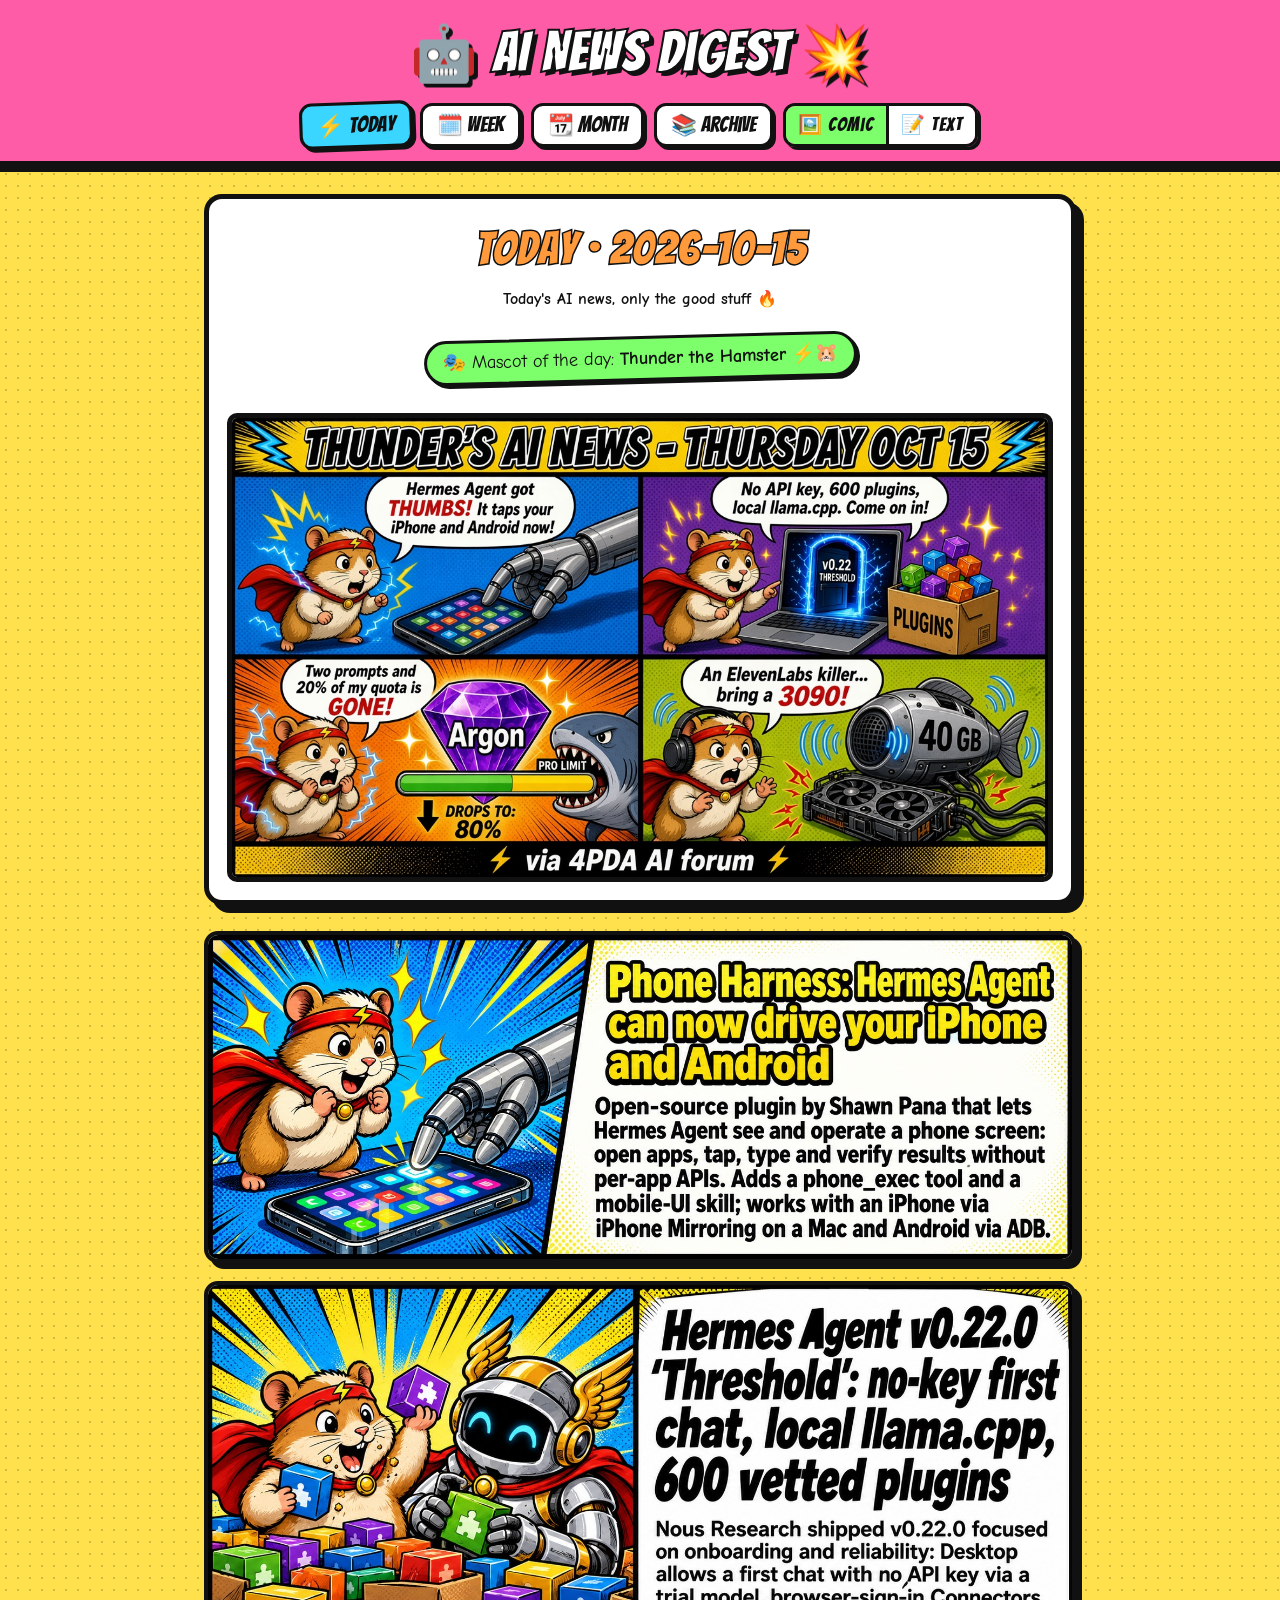
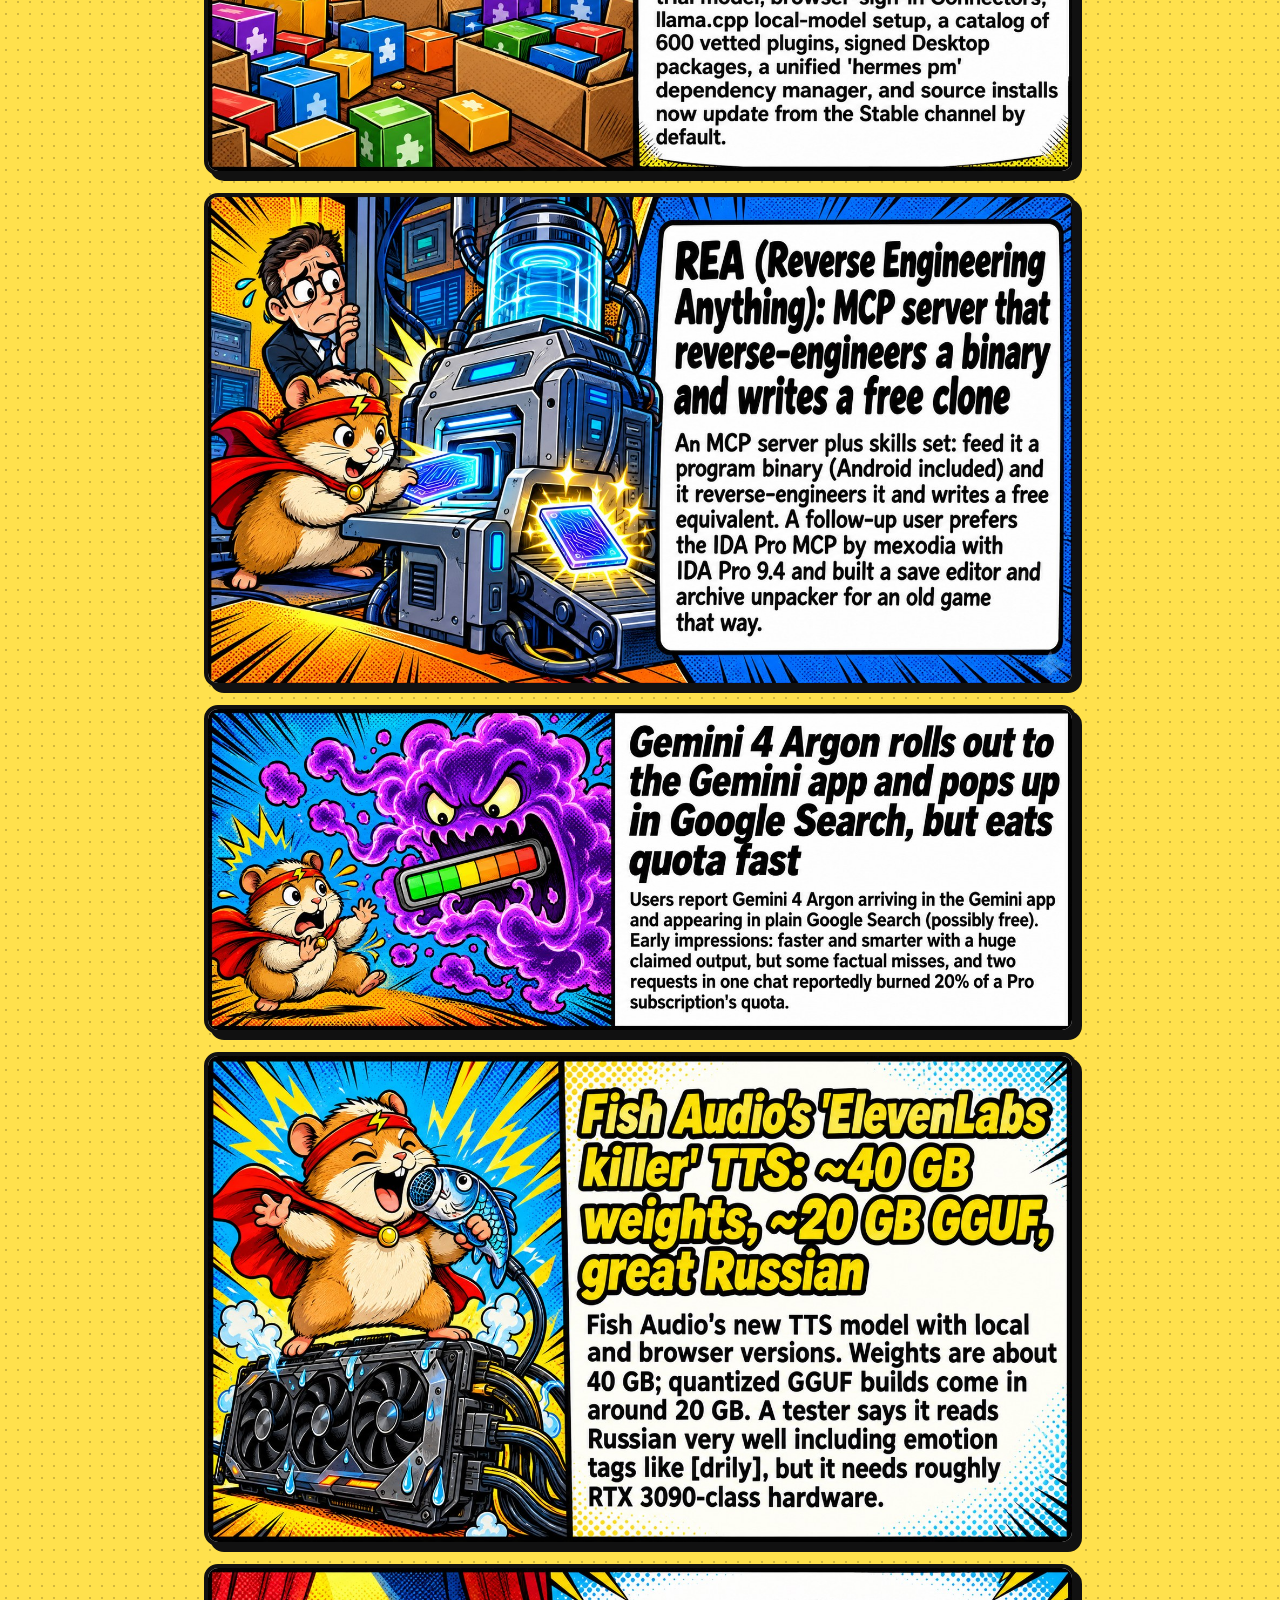
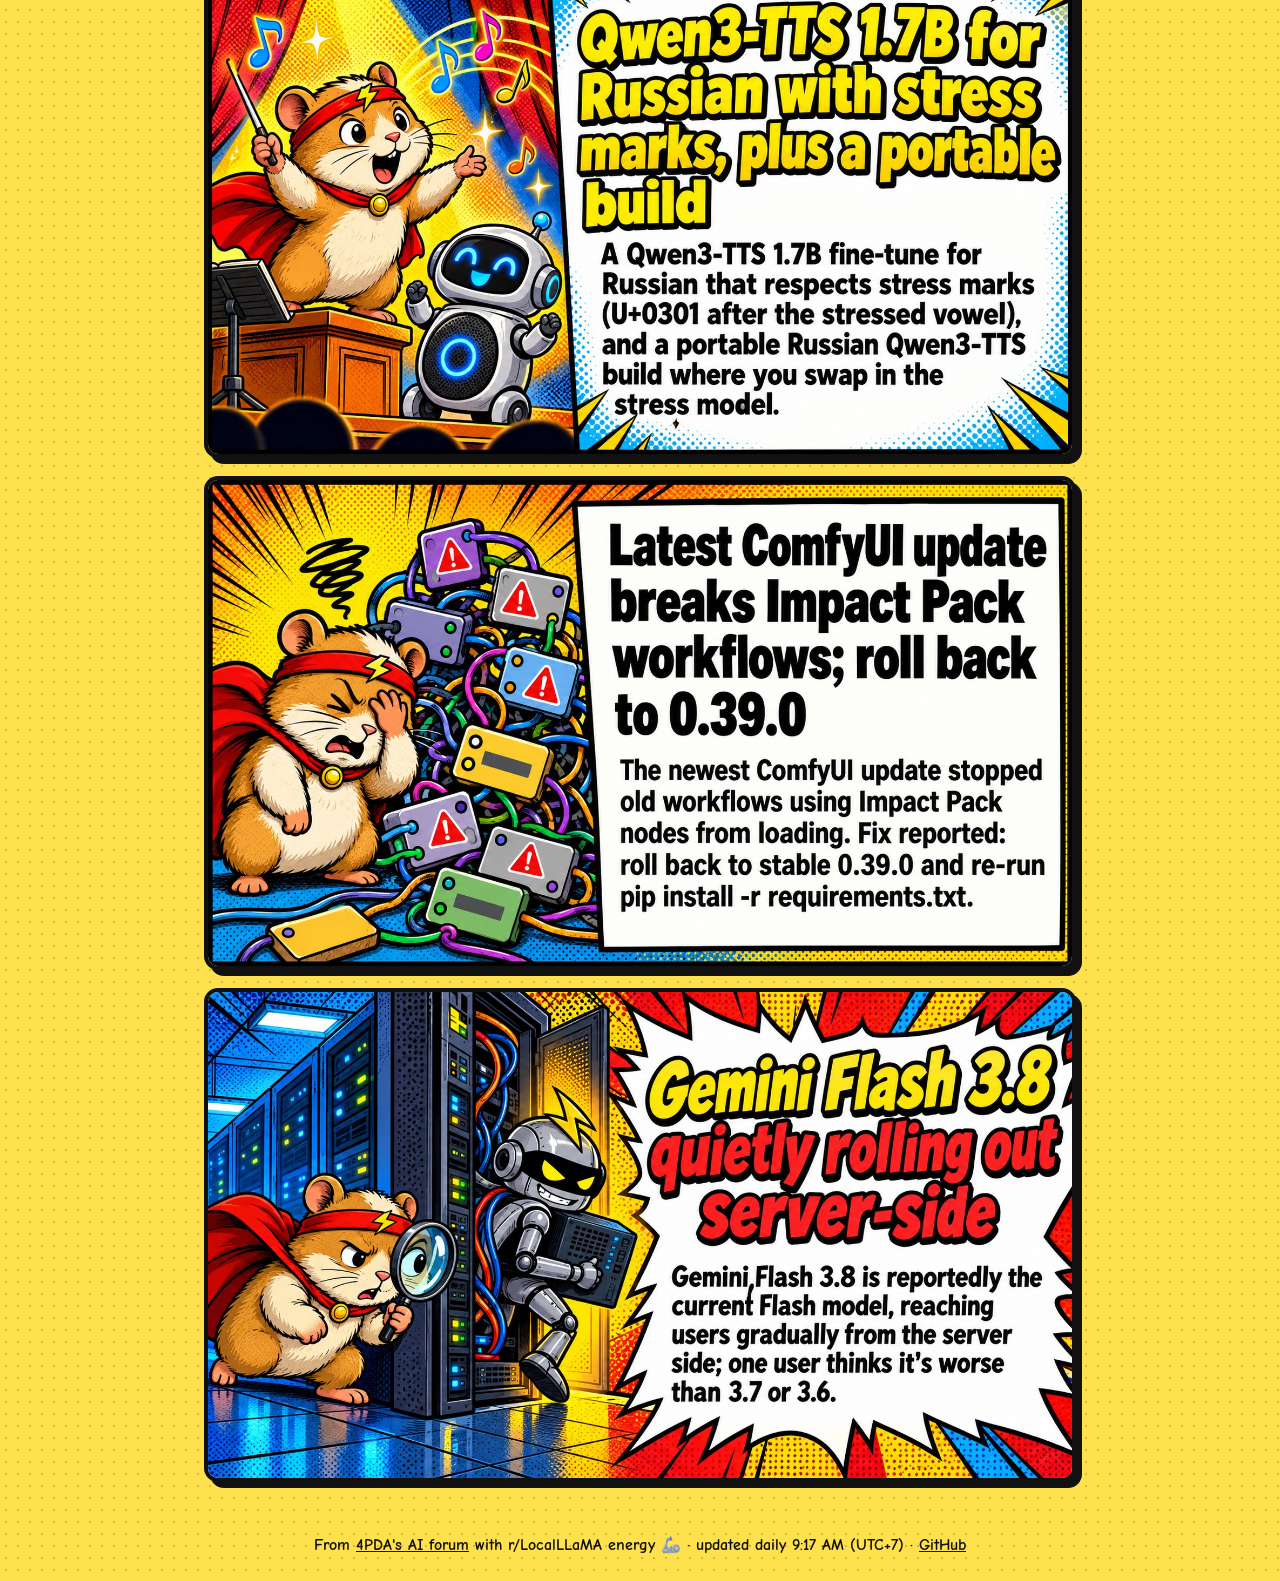
==== commit 8a6a3dea: "Today's cards redrawn with GPT image model" ====
--- a/docs/index.html
+++ b/docs/index.html
@@ -4,4 +4,4 @@
 <link rel="preconnect" href="https://fonts.googleapis.com"><link href="https://fonts.googleapis.com/css2?family=Bangers&family=Comic+Neue:wght@400;700&display=swap" rel="stylesheet"><link rel="stylesheet" href="style.css"><script>(function(){var q=new URLSearchParams(location.search).get('mode'),m=(q==='text'||q==='comic')?q:null;try{if(m)localStorage.setItem('mode',m);else m=localStorage.getItem('mode')}catch(e){}if(m!=='text')m='comic';document.documentElement.className='mode-'+m;window.setMode=function(x){try{localStorage.setItem('mode',x)}catch(e){}document.documentElement.className='mode-'+x;var u=new URL(location.href);if(u.searchParams.has('mode')){u.searchParams.set('mode',x);history.replaceState(null,'',u)}};})();</script></head>
 <body><header><h1><a href="index.html">🤖 AI News Digest 💥</a></h1><nav><a href="index.html" class=on>⚡ Today</a><a href="weekly.html">🗓️ Week</a><a href="monthly.html">📆 Month</a><a href="archive/index.html">📚 Archive</a><span class="modes"><button type="button" class="m-comic" onclick="setMode('comic')">🖼️ Comic</button><button type="button" class="m-text" onclick="setMode('text')">📝 Text</button></span></nav></header><main>
 <section class="hero"><h2>Today · 2026-10-15</h2><p class="sub">Today&#x27;s AI news, only the good stuff 🔥</p><p class="mascot">🎭 Mascot of the day: <b>Thunder the Hamster ⚡🐹</b></p><img class="comic" src="comics/2026-10-15-thu.jpg" alt="Today · 2026-10-15 comic"></section>
-<section class="grid comic-only"><a class="tile" href="https://4pda.to/forum/index.php?showtopic=1123739&amp;view=findpost&amp;p=145502480" target="_blank" rel="noopener"><img src="cards/4pda-1123739-330.jpg" alt="Phone Harness: Hermes Agent can now drive your iPhone and Android — 📱🤖 Your agent now has thumbs. Taps, types, checks its own work on a real phone, no app APIs needed. What could possibly go wrong 💀" title="Phone Harness: Hermes Agent can now drive your iPhone and Android" loading="lazy" width="1280" height="720"></a><a class="tile" href="https://4pda.to/forum/index.php?showtopic=1123739&amp;view=findpost&amp;p=145512028" target="_blank" rel="noopener"><img src="cards/4pda-1123739-333.jpg" alt="Hermes Agent v0.22.0 &#x27;Threshold&#x27;: no-key first chat, local llama.cpp, 600 vetted plugins — 🧙‍♂️ Hermes 0.22 drops: zero-key onboarding, llama.cpp out of the box, 600 vetted plugins. Local gang eating good tonight 🍝" title="Hermes Agent v0.22.0 &#x27;Threshold&#x27;: no-key first chat, local llama.cpp, 600 vetted plugins" loading="lazy" width="1280" height="720"></a><a class="tile" href="https://4pda.to/forum/index.php?showtopic=1077922&amp;view=findpost&amp;p=145505557" target="_blank" rel="noopener"><img src="cards/4pda-1077922-25586.jpg" alt="REA (Reverse Engineering Anything): MCP server that reverse-engineers a binary and writes a free clone — 🕵️ Give it a binary, get a FOSS clone back. Lawyers hate this one trick ⚖️🔥" title="REA (Reverse Engineering Anything): MCP server that reverse-engineers a binary and writes a free clone" loading="lazy" width="1280" height="720"></a><a class="tile" href="https://4pda.to/forum/index.php?showtopic=1077922&amp;view=findpost&amp;p=145513683" target="_blank" rel="noopener"><img src="cards/4pda-1077922-25610.jpg" alt="Gemini 4 Argon rolls out to the Gemini app and pops up in Google Search, but eats quota fast — 🧪 Argon is here. Smart, chatty, and two prompts nuke 20% of your Pro limit. Thinking tokens go brrr 💸" title="Gemini 4 Argon rolls out to the Gemini app and pops up in Google Search, but eats quota fast" loading="lazy" width="1280" height="720"></a><a class="tile" href="https://4pda.to/forum/index.php?showtopic=1110815&amp;view=findpost&amp;p=145513596" target="_blank" rel="noopener"><img src="cards/4pda-1110815-5182.jpg" alt="Fish Audio&#x27;s &#x27;ElevenLabs killer&#x27; TTS: ~40 GB weights, ~20 GB GGUF, great Russian — 🎙️ &#x27;ElevenLabs killer&#x27; that actually nails emotion tags. Bring a 3090 and some patience, local voice bros 🔊" title="Fish Audio&#x27;s &#x27;ElevenLabs killer&#x27; TTS: ~40 GB weights, ~20 GB GGUF, great Russian" loading="lazy" width="1280" height="720"></a><a class="tile" href="https://4pda.to/forum/index.php?showtopic=1110815&amp;view=findpost&amp;p=145511580" target="_blank" rel="noopener"><img src="cards/4pda-1110815-5181.jpg" alt="Qwen3-TTS 1.7B for Russian with stress marks, plus a portable build — 🗣️ Finally a TTS that knows where the stress goes. Small fix, big vibe ✨" title="Qwen3-TTS 1.7B for Russian with stress marks, plus a portable build" loading="lazy" width="1280" height="720"></a><a class="tile" href="https://4pda.to/forum/index.php?showtopic=1112313&amp;view=findpost&amp;p=145514868" target="_blank" rel="noopener"><img src="cards/4pda-1112313-290.jpg" alt="Latest ComfyUI update breaks Impact Pack workflows; roll back to 0.39.0 — 🧯 ComfyUI update ate your Impact Pack workflows? Pin 0.39.0, reinstall reqs. Never update on a Friday 🙃" title="Latest ComfyUI update breaks Impact Pack workflows; roll back to 0.39.0" loading="lazy" width="1280" height="720"></a><a class="tile" href="https://4pda.to/forum/index.php?showtopic=1084129&amp;view=findpost&amp;p=145514937" target="_blank" rel="noopener"><img src="cards/4pda-1084129-6230.jpg" alt="Gemini Flash 3.8 quietly rolling out server-side — ⚡ Flash 3.8 sneaking in. Early vibes: &#x27;is it worse?&#x27; Classic. Evals or it didn&#x27;t happen 📉" title="Gemini Flash 3.8 quietly rolling out server-side" loading="lazy" width="1280" height="720"></a></section><section class="cards text-only"><article class="card"><div class="emo">📱🤖</div><div><h3><a href="https://4pda.to/forum/index.php?showtopic=1123739&amp;view=findpost&amp;p=145502480" target="_blank" rel="noopener">Phone Harness: Hermes Agent can now drive your iPhone and Android</a></h3><p class="quip">📱🤖 Your agent now has thumbs. Taps, types, checks its own work on a real phone, no app APIs needed. What could possibly go wrong 💀</p><p class="meta">📡 4pda · ✍️ phox · 📅 2026-10-14</p></div></article><article class="card"><div class="emo">🧙‍♂️</div><div><h3><a href="https://4pda.to/forum/index.php?showtopic=1123739&amp;view=findpost&amp;p=145512028" target="_blank" rel="noopener">Hermes Agent v0.22.0 &#x27;Threshold&#x27;: no-key first chat, local llama.cpp, 600 vetted plugins</a></h3><p class="quip">🧙‍♂️ Hermes 0.22 drops: zero-key onboarding, llama.cpp out of the box, 600 vetted plugins. Local gang eating good tonight 🍝</p><p class="meta">📡 4pda · ✍️ phox · 📅 2026-10-14</p></div></article><article class="card"><div class="emo">🕵️</div><div><h3><a href="https://4pda.to/forum/index.php?showtopic=1077922&amp;view=findpost&amp;p=145505557" target="_blank" rel="noopener">REA (Reverse Engineering Anything): MCP server that reverse-engineers a binary and writes a free clone</a></h3><p class="quip">🕵️ Give it a binary, get a FOSS clone back. Lawyers hate this one trick ⚖️🔥</p><p class="meta">📡 4pda · ✍️ azimutspb · 📅 2026-10-14</p></div></article><article class="card"><div class="emo">🧪</div><div><h3><a href="https://4pda.to/forum/index.php?showtopic=1077922&amp;view=findpost&amp;p=145513683" target="_blank" rel="noopener">Gemini 4 Argon rolls out to the Gemini app and pops up in Google Search, but eats quota fast</a></h3><p class="quip">🧪 Argon is here. Smart, chatty, and two prompts nuke 20% of your Pro limit. Thinking tokens go brrr 💸</p><p class="meta">📡 4pda · ✍️ Taksist1975 · 📅 2026-10-14</p></div></article><article class="card"><div class="emo">🎙️</div><div><h3><a href="https://4pda.to/forum/index.php?showtopic=1110815&amp;view=findpost&amp;p=145513596" target="_blank" rel="noopener">Fish Audio&#x27;s &#x27;ElevenLabs killer&#x27; TTS: ~40 GB weights, ~20 GB GGUF, great Russian</a></h3><p class="quip">🎙️ &#x27;ElevenLabs killer&#x27; that actually nails emotion tags. Bring a 3090 and some patience, local voice bros 🔊</p><p class="meta">📡 4pda · ✍️ Petruncho · 📅 2026-10-14</p></div></article><article class="card"><div class="emo">🗣️</div><div><h3><a href="https://4pda.to/forum/index.php?showtopic=1110815&amp;view=findpost&amp;p=145511580" target="_blank" rel="noopener">Qwen3-TTS 1.7B for Russian with stress marks, plus a portable build</a></h3><p class="quip">🗣️ Finally a TTS that knows where the stress goes. Small fix, big vibe ✨</p><p class="meta">📡 4pda · ✍️ azimutspb · 📅 2026-10-14</p></div></article><article class="card"><div class="emo">🧯</div><div><h3><a href="https://4pda.to/forum/index.php?showtopic=1112313&amp;view=findpost&amp;p=145514868" target="_blank" rel="noopener">Latest ComfyUI update breaks Impact Pack workflows; roll back to 0.39.0</a></h3><p class="quip">🧯 ComfyUI update ate your Impact Pack workflows? Pin 0.39.0, reinstall reqs. Never update on a Friday 🙃</p><p class="meta">📡 4pda · ✍️ Hubbа · 📅 2026-10-14</p></div></article><article class="card"><div class="emo">⚡</div><div><h3><a href="https://4pda.to/forum/index.php?showtopic=1084129&amp;view=findpost&amp;p=145514937" target="_blank" rel="noopener">Gemini Flash 3.8 quietly rolling out server-side</a></h3><p class="quip">⚡ Flash 3.8 sneaking in. Early vibes: &#x27;is it worse?&#x27; Classic. Evals or it didn&#x27;t happen 📉</p><p class="meta">📡 4pda · ✍️ Tiesto4Life · 📅 2026-10-14</p></div></article></section></main><footer>From <a href="https://4pda.to/forum/index.php?showforum=1240">4PDA's AI forum</a> with r/LocalLLaMA energy 🦾 · updated daily 9:17 AM (UTC+7) · <a href="https://github.com/SubmitGame/ai-news-digest">GitHub</a></footer></body></html>+<section class="grid comic-only"><a class="tile" href="https://4pda.to/forum/index.php?showtopic=1123739&amp;view=findpost&amp;p=145502480" target="_blank" rel="noopener"><img src="cards/4pda-1123739-330.jpg" alt="Phone Harness: Hermes Agent can now drive your iPhone and Android — 📱🤖 Your agent now has thumbs. Taps, types, checks its own work on a real phone, no app APIs needed. What could possibly go wrong 💀" title="Phone Harness: Hermes Agent can now drive your iPhone and Android" loading="lazy" width="1600" height="900"></a><a class="tile" href="https://4pda.to/forum/index.php?showtopic=1123739&amp;view=findpost&amp;p=145512028" target="_blank" rel="noopener"><img src="cards/4pda-1123739-333.jpg" alt="Hermes Agent v0.22.0 &#x27;Threshold&#x27;: no-key first chat, local llama.cpp, 600 vetted plugins — 🧙‍♂️ Hermes 0.22 drops: zero-key onboarding, llama.cpp out of the box, 600 vetted plugins. Local gang eating good tonight 🍝" title="Hermes Agent v0.22.0 &#x27;Threshold&#x27;: no-key first chat, local llama.cpp, 600 vetted plugins" loading="lazy" width="1600" height="900"></a><a class="tile" href="https://4pda.to/forum/index.php?showtopic=1077922&amp;view=findpost&amp;p=145505557" target="_blank" rel="noopener"><img src="cards/4pda-1077922-25586.jpg" alt="REA (Reverse Engineering Anything): MCP server that reverse-engineers a binary and writes a free clone — 🕵️ Give it a binary, get a FOSS clone back. Lawyers hate this one trick ⚖️🔥" title="REA (Reverse Engineering Anything): MCP server that reverse-engineers a binary and writes a free clone" loading="lazy" width="1600" height="900"></a><a class="tile" href="https://4pda.to/forum/index.php?showtopic=1077922&amp;view=findpost&amp;p=145513683" target="_blank" rel="noopener"><img src="cards/4pda-1077922-25610.jpg" alt="Gemini 4 Argon rolls out to the Gemini app and pops up in Google Search, but eats quota fast — 🧪 Argon is here. Smart, chatty, and two prompts nuke 20% of your Pro limit. Thinking tokens go brrr 💸" title="Gemini 4 Argon rolls out to the Gemini app and pops up in Google Search, but eats quota fast" loading="lazy" width="1600" height="900"></a><a class="tile" href="https://4pda.to/forum/index.php?showtopic=1110815&amp;view=findpost&amp;p=145513596" target="_blank" rel="noopener"><img src="cards/4pda-1110815-5182.jpg" alt="Fish Audio&#x27;s &#x27;ElevenLabs killer&#x27; TTS: ~40 GB weights, ~20 GB GGUF, great Russian — 🎙️ &#x27;ElevenLabs killer&#x27; that actually nails emotion tags. Bring a 3090 and some patience, local voice bros 🔊" title="Fish Audio&#x27;s &#x27;ElevenLabs killer&#x27; TTS: ~40 GB weights, ~20 GB GGUF, great Russian" loading="lazy" width="1600" height="900"></a><a class="tile" href="https://4pda.to/forum/index.php?showtopic=1110815&amp;view=findpost&amp;p=145511580" target="_blank" rel="noopener"><img src="cards/4pda-1110815-5181.jpg" alt="Qwen3-TTS 1.7B for Russian with stress marks, plus a portable build — 🗣️ Finally a TTS that knows where the stress goes. Small fix, big vibe ✨" title="Qwen3-TTS 1.7B for Russian with stress marks, plus a portable build" loading="lazy" width="1600" height="900"></a><a class="tile" href="https://4pda.to/forum/index.php?showtopic=1112313&amp;view=findpost&amp;p=145514868" target="_blank" rel="noopener"><img src="cards/4pda-1112313-290.jpg" alt="Latest ComfyUI update breaks Impact Pack workflows; roll back to 0.39.0 — 🧯 ComfyUI update ate your Impact Pack workflows? Pin 0.39.0, reinstall reqs. Never update on a Friday 🙃" title="Latest ComfyUI update breaks Impact Pack workflows; roll back to 0.39.0" loading="lazy" width="1600" height="900"></a><a class="tile" href="https://4pda.to/forum/index.php?showtopic=1084129&amp;view=findpost&amp;p=145514937" target="_blank" rel="noopener"><img src="cards/4pda-1084129-6230.jpg" alt="Gemini Flash 3.8 quietly rolling out server-side — ⚡ Flash 3.8 sneaking in. Early vibes: &#x27;is it worse?&#x27; Classic. Evals or it didn&#x27;t happen 📉" title="Gemini Flash 3.8 quietly rolling out server-side" loading="lazy" width="1600" height="900"></a></section><section class="cards text-only"><article class="card"><div class="emo">📱🤖</div><div><h3><a href="https://4pda.to/forum/index.php?showtopic=1123739&amp;view=findpost&amp;p=145502480" target="_blank" rel="noopener">Phone Harness: Hermes Agent can now drive your iPhone and Android</a></h3><p class="quip">📱🤖 Your agent now has thumbs. Taps, types, checks its own work on a real phone, no app APIs needed. What could possibly go wrong 💀</p><p class="meta">📡 4pda · ✍️ phox · 📅 2026-10-14</p></div></article><article class="card"><div class="emo">🧙‍♂️</div><div><h3><a href="https://4pda.to/forum/index.php?showtopic=1123739&amp;view=findpost&amp;p=145512028" target="_blank" rel="noopener">Hermes Agent v0.22.0 &#x27;Threshold&#x27;: no-key first chat, local llama.cpp, 600 vetted plugins</a></h3><p class="quip">🧙‍♂️ Hermes 0.22 drops: zero-key onboarding, llama.cpp out of the box, 600 vetted plugins. Local gang eating good tonight 🍝</p><p class="meta">📡 4pda · ✍️ phox · 📅 2026-10-14</p></div></article><article class="card"><div class="emo">🕵️</div><div><h3><a href="https://4pda.to/forum/index.php?showtopic=1077922&amp;view=findpost&amp;p=145505557" target="_blank" rel="noopener">REA (Reverse Engineering Anything): MCP server that reverse-engineers a binary and writes a free clone</a></h3><p class="quip">🕵️ Give it a binary, get a FOSS clone back. Lawyers hate this one trick ⚖️🔥</p><p class="meta">📡 4pda · ✍️ azimutspb · 📅 2026-10-14</p></div></article><article class="card"><div class="emo">🧪</div><div><h3><a href="https://4pda.to/forum/index.php?showtopic=1077922&amp;view=findpost&amp;p=145513683" target="_blank" rel="noopener">Gemini 4 Argon rolls out to the Gemini app and pops up in Google Search, but eats quota fast</a></h3><p class="quip">🧪 Argon is here. Smart, chatty, and two prompts nuke 20% of your Pro limit. Thinking tokens go brrr 💸</p><p class="meta">📡 4pda · ✍️ Taksist1975 · 📅 2026-10-14</p></div></article><article class="card"><div class="emo">🎙️</div><div><h3><a href="https://4pda.to/forum/index.php?showtopic=1110815&amp;view=findpost&amp;p=145513596" target="_blank" rel="noopener">Fish Audio&#x27;s &#x27;ElevenLabs killer&#x27; TTS: ~40 GB weights, ~20 GB GGUF, great Russian</a></h3><p class="quip">🎙️ &#x27;ElevenLabs killer&#x27; that actually nails emotion tags. Bring a 3090 and some patience, local voice bros 🔊</p><p class="meta">📡 4pda · ✍️ Petruncho · 📅 2026-10-14</p></div></article><article class="card"><div class="emo">🗣️</div><div><h3><a href="https://4pda.to/forum/index.php?showtopic=1110815&amp;view=findpost&amp;p=145511580" target="_blank" rel="noopener">Qwen3-TTS 1.7B for Russian with stress marks, plus a portable build</a></h3><p class="quip">🗣️ Finally a TTS that knows where the stress goes. Small fix, big vibe ✨</p><p class="meta">📡 4pda · ✍️ azimutspb · 📅 2026-10-14</p></div></article><article class="card"><div class="emo">🧯</div><div><h3><a href="https://4pda.to/forum/index.php?showtopic=1112313&amp;view=findpost&amp;p=145514868" target="_blank" rel="noopener">Latest ComfyUI update breaks Impact Pack workflows; roll back to 0.39.0</a></h3><p class="quip">🧯 ComfyUI update ate your Impact Pack workflows? Pin 0.39.0, reinstall reqs. Never update on a Friday 🙃</p><p class="meta">📡 4pda · ✍️ Hubbа · 📅 2026-10-14</p></div></article><article class="card"><div class="emo">⚡</div><div><h3><a href="https://4pda.to/forum/index.php?showtopic=1084129&amp;view=findpost&amp;p=145514937" target="_blank" rel="noopener">Gemini Flash 3.8 quietly rolling out server-side</a></h3><p class="quip">⚡ Flash 3.8 sneaking in. Early vibes: &#x27;is it worse?&#x27; Classic. Evals or it didn&#x27;t happen 📉</p><p class="meta">📡 4pda · ✍️ Tiesto4Life · 📅 2026-10-14</p></div></article></section></main><footer>From <a href="https://4pda.to/forum/index.php?showforum=1240">4PDA's AI forum</a> with r/LocalLLaMA energy 🦾 · updated daily 9:17 AM (UTC+7) · <a href="https://github.com/SubmitGame/ai-news-digest">GitHub</a></footer></body></html>
--- a/docs/style.css
+++ b/docs/style.css
@@ -32,9 +32,9 @@
 .modes button+button{border-left:3px solid var(--ink)}
 .mode-comic .modes .m-comic,.mode-text .modes .m-text{background:var(--g)}
 .grid{display:grid;grid-template-columns:repeat(auto-fill,minmax(440px,1fr));gap:18px}
-.tile{display:block;aspect-ratio:16/9;border:4px solid var(--ink);border-radius:14px;overflow:hidden;box-shadow:6px 6px 0 var(--ink);background:#fff;transition:transform .12s}
+.tile{display:block;border:4px solid var(--ink);border-radius:14px;overflow:hidden;box-shadow:6px 6px 0 var(--ink);background:#fff;transition:transform .12s}
 .tile:hover{transform:translate(-2px,-2px) rotate(-.6deg)}
-.tile img{display:block;width:100%;height:100%;object-fit:cover}
+.tile img{display:block;width:100%;height:auto}
 .grid .card.wide{grid-column:1/-1}
 .mode-text .comic-only,.mode-comic .text-only{display:none}
 @media(max-width:560px){.grid{grid-template-columns:1fr;gap:10px}.tile{border-width:3px;box-shadow:3px 3px 0 var(--ink)}}
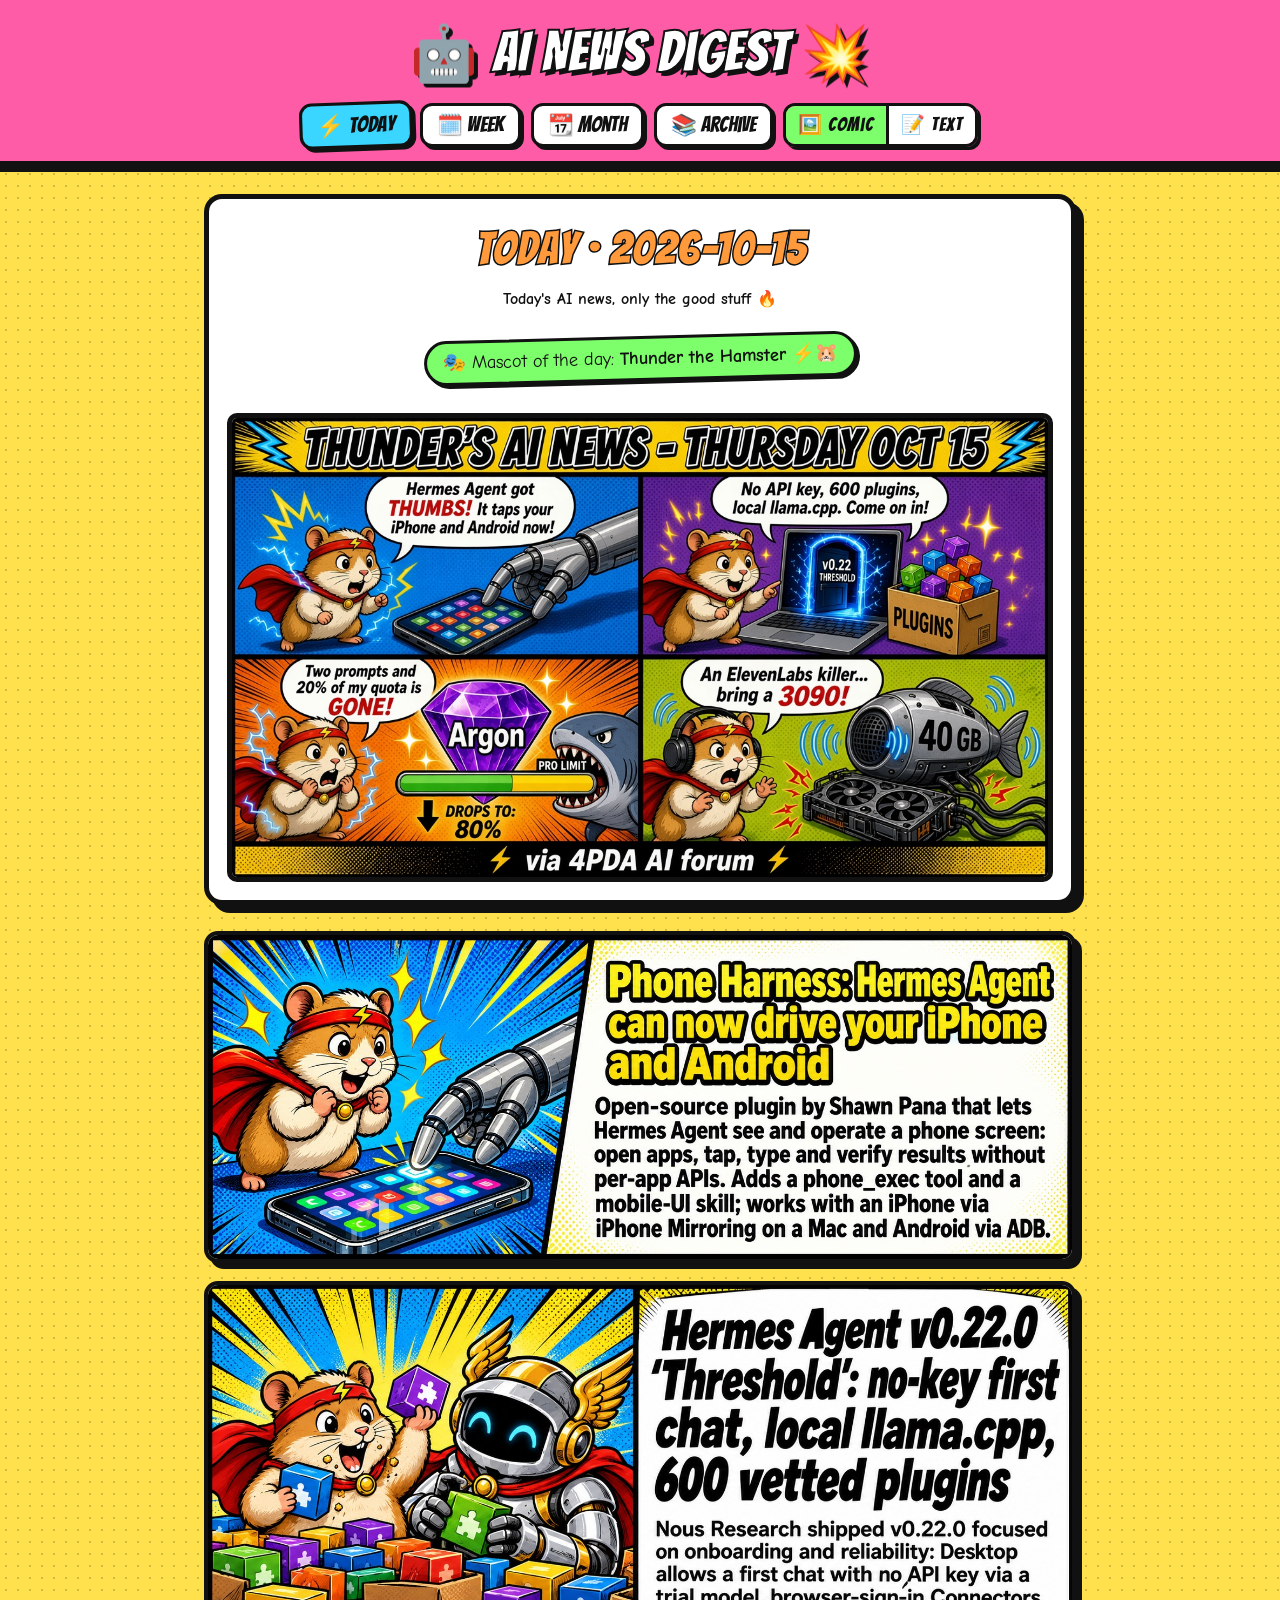
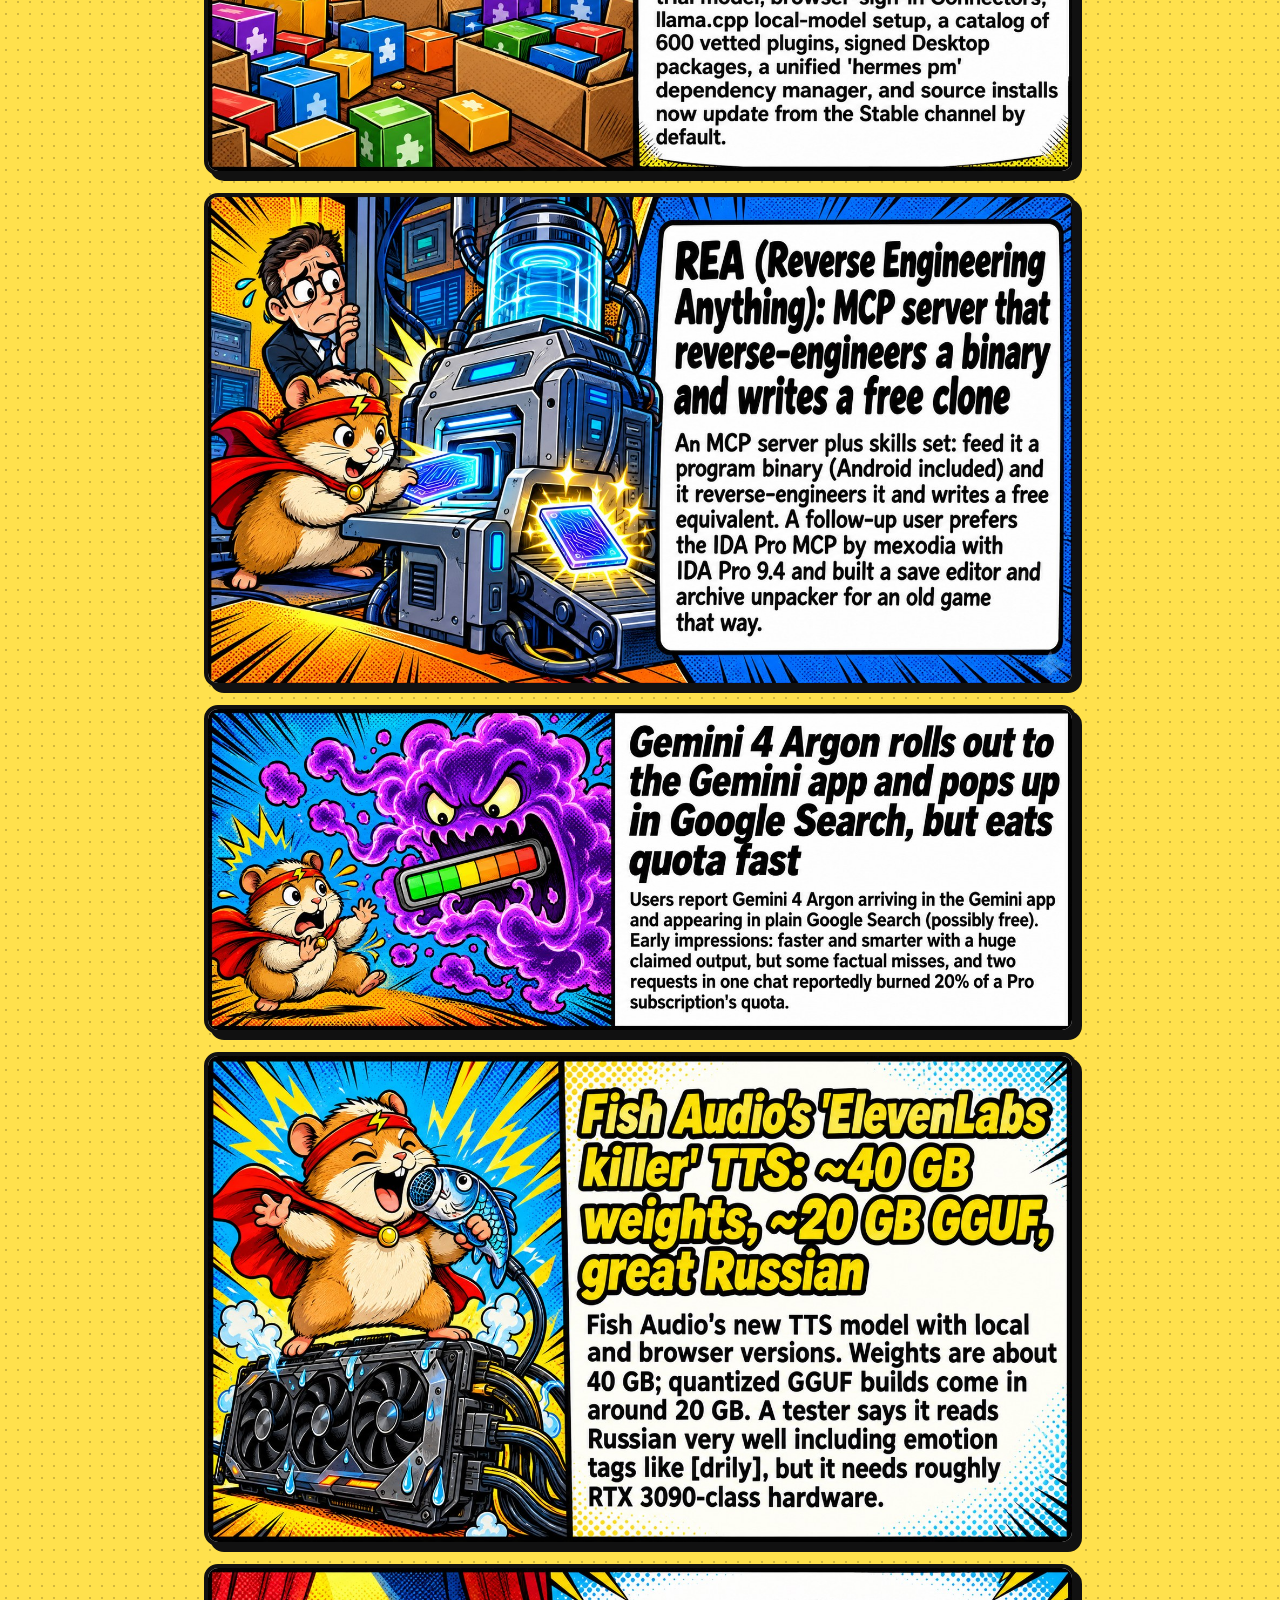
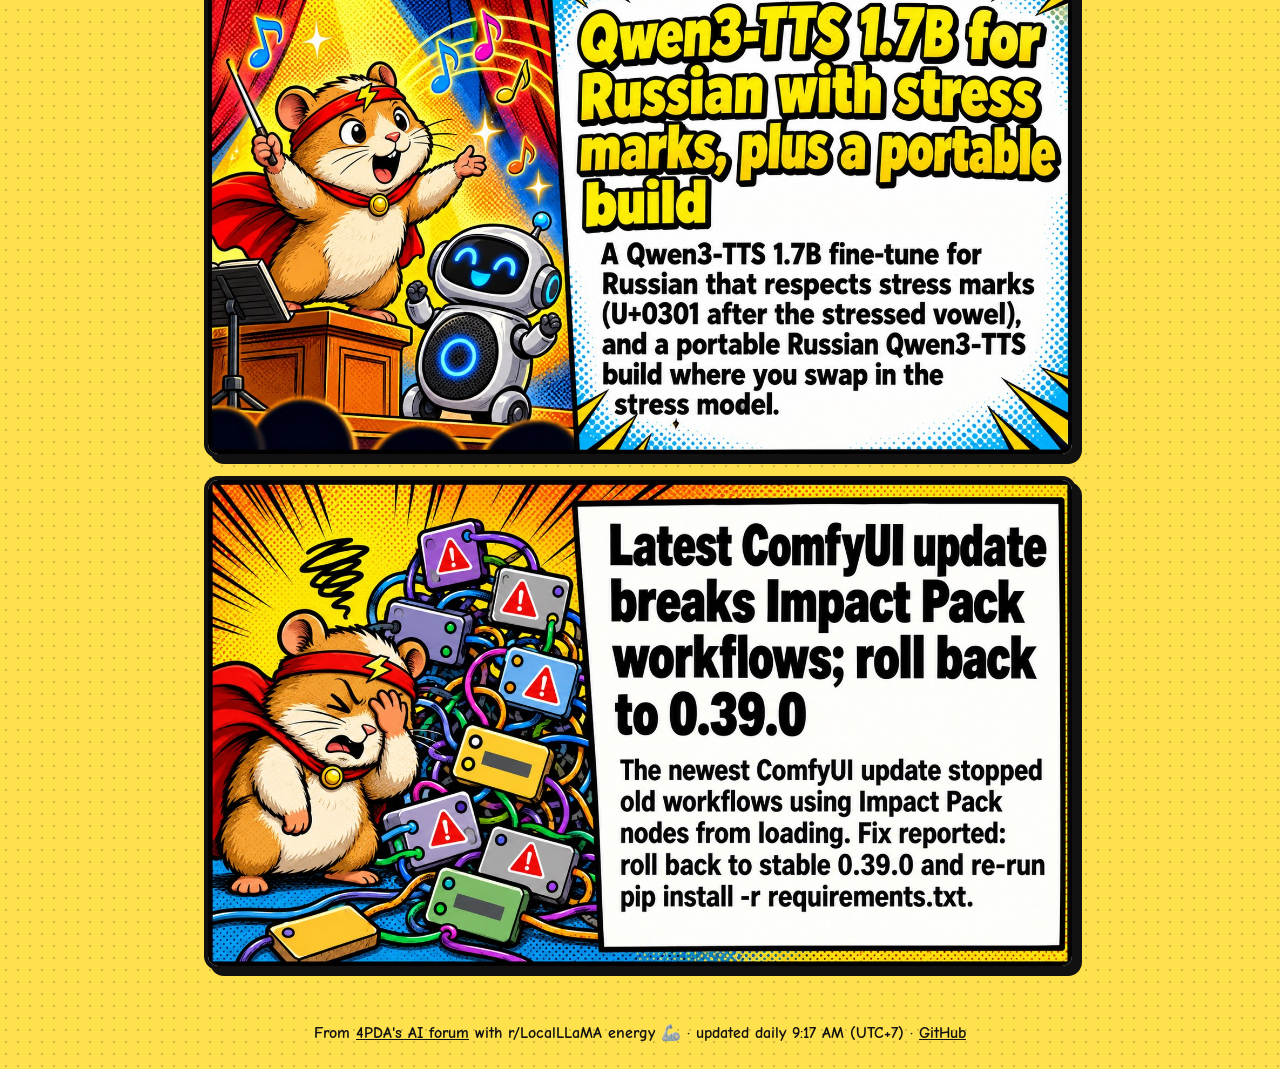
==== commit 2548fec8: "Drop stale Gemini Flash 3.8 item (GA since 2026-09-02)" ====
--- a/docs/index.html
+++ b/docs/index.html
@@ -4,4 +4,4 @@
 <link rel="preconnect" href="https://fonts.googleapis.com"><link href="https://fonts.googleapis.com/css2?family=Bangers&family=Comic+Neue:wght@400;700&display=swap" rel="stylesheet"><link rel="stylesheet" href="style.css"><script>(function(){var q=new URLSearchParams(location.search).get('mode'),m=(q==='text'||q==='comic')?q:null;try{if(m)localStorage.setItem('mode',m);else m=localStorage.getItem('mode')}catch(e){}if(m!=='text')m='comic';document.documentElement.className='mode-'+m;window.setMode=function(x){try{localStorage.setItem('mode',x)}catch(e){}document.documentElement.className='mode-'+x;var u=new URL(location.href);if(u.searchParams.has('mode')){u.searchParams.set('mode',x);history.replaceState(null,'',u)}};})();</script></head>
 <body><header><h1><a href="index.html">🤖 AI News Digest 💥</a></h1><nav><a href="index.html" class=on>⚡ Today</a><a href="weekly.html">🗓️ Week</a><a href="monthly.html">📆 Month</a><a href="archive/index.html">📚 Archive</a><span class="modes"><button type="button" class="m-comic" onclick="setMode('comic')">🖼️ Comic</button><button type="button" class="m-text" onclick="setMode('text')">📝 Text</button></span></nav></header><main>
 <section class="hero"><h2>Today · 2026-10-15</h2><p class="sub">Today&#x27;s AI news, only the good stuff 🔥</p><p class="mascot">🎭 Mascot of the day: <b>Thunder the Hamster ⚡🐹</b></p><img class="comic" src="comics/2026-10-15-thu.jpg" alt="Today · 2026-10-15 comic"></section>
-<section class="grid comic-only"><a class="tile" href="https://4pda.to/forum/index.php?showtopic=1123739&amp;view=findpost&amp;p=145502480" target="_blank" rel="noopener"><img src="cards/4pda-1123739-330.jpg" alt="Phone Harness: Hermes Agent can now drive your iPhone and Android — 📱🤖 Your agent now has thumbs. Taps, types, checks its own work on a real phone, no app APIs needed. What could possibly go wrong 💀" title="Phone Harness: Hermes Agent can now drive your iPhone and Android" loading="lazy" width="1600" height="900"></a><a class="tile" href="https://4pda.to/forum/index.php?showtopic=1123739&amp;view=findpost&amp;p=145512028" target="_blank" rel="noopener"><img src="cards/4pda-1123739-333.jpg" alt="Hermes Agent v0.22.0 &#x27;Threshold&#x27;: no-key first chat, local llama.cpp, 600 vetted plugins — 🧙‍♂️ Hermes 0.22 drops: zero-key onboarding, llama.cpp out of the box, 600 vetted plugins. Local gang eating good tonight 🍝" title="Hermes Agent v0.22.0 &#x27;Threshold&#x27;: no-key first chat, local llama.cpp, 600 vetted plugins" loading="lazy" width="1600" height="900"></a><a class="tile" href="https://4pda.to/forum/index.php?showtopic=1077922&amp;view=findpost&amp;p=145505557" target="_blank" rel="noopener"><img src="cards/4pda-1077922-25586.jpg" alt="REA (Reverse Engineering Anything): MCP server that reverse-engineers a binary and writes a free clone — 🕵️ Give it a binary, get a FOSS clone back. Lawyers hate this one trick ⚖️🔥" title="REA (Reverse Engineering Anything): MCP server that reverse-engineers a binary and writes a free clone" loading="lazy" width="1600" height="900"></a><a class="tile" href="https://4pda.to/forum/index.php?showtopic=1077922&amp;view=findpost&amp;p=145513683" target="_blank" rel="noopener"><img src="cards/4pda-1077922-25610.jpg" alt="Gemini 4 Argon rolls out to the Gemini app and pops up in Google Search, but eats quota fast — 🧪 Argon is here. Smart, chatty, and two prompts nuke 20% of your Pro limit. Thinking tokens go brrr 💸" title="Gemini 4 Argon rolls out to the Gemini app and pops up in Google Search, but eats quota fast" loading="lazy" width="1600" height="900"></a><a class="tile" href="https://4pda.to/forum/index.php?showtopic=1110815&amp;view=findpost&amp;p=145513596" target="_blank" rel="noopener"><img src="cards/4pda-1110815-5182.jpg" alt="Fish Audio&#x27;s &#x27;ElevenLabs killer&#x27; TTS: ~40 GB weights, ~20 GB GGUF, great Russian — 🎙️ &#x27;ElevenLabs killer&#x27; that actually nails emotion tags. Bring a 3090 and some patience, local voice bros 🔊" title="Fish Audio&#x27;s &#x27;ElevenLabs killer&#x27; TTS: ~40 GB weights, ~20 GB GGUF, great Russian" loading="lazy" width="1600" height="900"></a><a class="tile" href="https://4pda.to/forum/index.php?showtopic=1110815&amp;view=findpost&amp;p=145511580" target="_blank" rel="noopener"><img src="cards/4pda-1110815-5181.jpg" alt="Qwen3-TTS 1.7B for Russian with stress marks, plus a portable build — 🗣️ Finally a TTS that knows where the stress goes. Small fix, big vibe ✨" title="Qwen3-TTS 1.7B for Russian with stress marks, plus a portable build" loading="lazy" width="1600" height="900"></a><a class="tile" href="https://4pda.to/forum/index.php?showtopic=1112313&amp;view=findpost&amp;p=145514868" target="_blank" rel="noopener"><img src="cards/4pda-1112313-290.jpg" alt="Latest ComfyUI update breaks Impact Pack workflows; roll back to 0.39.0 — 🧯 ComfyUI update ate your Impact Pack workflows? Pin 0.39.0, reinstall reqs. Never update on a Friday 🙃" title="Latest ComfyUI update breaks Impact Pack workflows; roll back to 0.39.0" loading="lazy" width="1600" height="900"></a><a class="tile" href="https://4pda.to/forum/index.php?showtopic=1084129&amp;view=findpost&amp;p=145514937" target="_blank" rel="noopener"><img src="cards/4pda-1084129-6230.jpg" alt="Gemini Flash 3.8 quietly rolling out server-side — ⚡ Flash 3.8 sneaking in. Early vibes: &#x27;is it worse?&#x27; Classic. Evals or it didn&#x27;t happen 📉" title="Gemini Flash 3.8 quietly rolling out server-side" loading="lazy" width="1600" height="900"></a></section><section class="cards text-only"><article class="card"><div class="emo">📱🤖</div><div><h3><a href="https://4pda.to/forum/index.php?showtopic=1123739&amp;view=findpost&amp;p=145502480" target="_blank" rel="noopener">Phone Harness: Hermes Agent can now drive your iPhone and Android</a></h3><p class="quip">📱🤖 Your agent now has thumbs. Taps, types, checks its own work on a real phone, no app APIs needed. What could possibly go wrong 💀</p><p class="meta">📡 4pda · ✍️ phox · 📅 2026-10-14</p></div></article><article class="card"><div class="emo">🧙‍♂️</div><div><h3><a href="https://4pda.to/forum/index.php?showtopic=1123739&amp;view=findpost&amp;p=145512028" target="_blank" rel="noopener">Hermes Agent v0.22.0 &#x27;Threshold&#x27;: no-key first chat, local llama.cpp, 600 vetted plugins</a></h3><p class="quip">🧙‍♂️ Hermes 0.22 drops: zero-key onboarding, llama.cpp out of the box, 600 vetted plugins. Local gang eating good tonight 🍝</p><p class="meta">📡 4pda · ✍️ phox · 📅 2026-10-14</p></div></article><article class="card"><div class="emo">🕵️</div><div><h3><a href="https://4pda.to/forum/index.php?showtopic=1077922&amp;view=findpost&amp;p=145505557" target="_blank" rel="noopener">REA (Reverse Engineering Anything): MCP server that reverse-engineers a binary and writes a free clone</a></h3><p class="quip">🕵️ Give it a binary, get a FOSS clone back. Lawyers hate this one trick ⚖️🔥</p><p class="meta">📡 4pda · ✍️ azimutspb · 📅 2026-10-14</p></div></article><article class="card"><div class="emo">🧪</div><div><h3><a href="https://4pda.to/forum/index.php?showtopic=1077922&amp;view=findpost&amp;p=145513683" target="_blank" rel="noopener">Gemini 4 Argon rolls out to the Gemini app and pops up in Google Search, but eats quota fast</a></h3><p class="quip">🧪 Argon is here. Smart, chatty, and two prompts nuke 20% of your Pro limit. Thinking tokens go brrr 💸</p><p class="meta">📡 4pda · ✍️ Taksist1975 · 📅 2026-10-14</p></div></article><article class="card"><div class="emo">🎙️</div><div><h3><a href="https://4pda.to/forum/index.php?showtopic=1110815&amp;view=findpost&amp;p=145513596" target="_blank" rel="noopener">Fish Audio&#x27;s &#x27;ElevenLabs killer&#x27; TTS: ~40 GB weights, ~20 GB GGUF, great Russian</a></h3><p class="quip">🎙️ &#x27;ElevenLabs killer&#x27; that actually nails emotion tags. Bring a 3090 and some patience, local voice bros 🔊</p><p class="meta">📡 4pda · ✍️ Petruncho · 📅 2026-10-14</p></div></article><article class="card"><div class="emo">🗣️</div><div><h3><a href="https://4pda.to/forum/index.php?showtopic=1110815&amp;view=findpost&amp;p=145511580" target="_blank" rel="noopener">Qwen3-TTS 1.7B for Russian with stress marks, plus a portable build</a></h3><p class="quip">🗣️ Finally a TTS that knows where the stress goes. Small fix, big vibe ✨</p><p class="meta">📡 4pda · ✍️ azimutspb · 📅 2026-10-14</p></div></article><article class="card"><div class="emo">🧯</div><div><h3><a href="https://4pda.to/forum/index.php?showtopic=1112313&amp;view=findpost&amp;p=145514868" target="_blank" rel="noopener">Latest ComfyUI update breaks Impact Pack workflows; roll back to 0.39.0</a></h3><p class="quip">🧯 ComfyUI update ate your Impact Pack workflows? Pin 0.39.0, reinstall reqs. Never update on a Friday 🙃</p><p class="meta">📡 4pda · ✍️ Hubbа · 📅 2026-10-14</p></div></article><article class="card"><div class="emo">⚡</div><div><h3><a href="https://4pda.to/forum/index.php?showtopic=1084129&amp;view=findpost&amp;p=145514937" target="_blank" rel="noopener">Gemini Flash 3.8 quietly rolling out server-side</a></h3><p class="quip">⚡ Flash 3.8 sneaking in. Early vibes: &#x27;is it worse?&#x27; Classic. Evals or it didn&#x27;t happen 📉</p><p class="meta">📡 4pda · ✍️ Tiesto4Life · 📅 2026-10-14</p></div></article></section></main><footer>From <a href="https://4pda.to/forum/index.php?showforum=1240">4PDA's AI forum</a> with r/LocalLLaMA energy 🦾 · updated daily 9:17 AM (UTC+7) · <a href="https://github.com/SubmitGame/ai-news-digest">GitHub</a></footer></body></html>+<section class="grid comic-only"><a class="tile" href="https://4pda.to/forum/index.php?showtopic=1123739&amp;view=findpost&amp;p=145502480" target="_blank" rel="noopener"><img src="cards/4pda-1123739-330.jpg" alt="Phone Harness: Hermes Agent can now drive your iPhone and Android — 📱🤖 Your agent now has thumbs. Taps, types, checks its own work on a real phone, no app APIs needed. What could possibly go wrong 💀" title="Phone Harness: Hermes Agent can now drive your iPhone and Android" loading="lazy" width="1600" height="900"></a><a class="tile" href="https://4pda.to/forum/index.php?showtopic=1123739&amp;view=findpost&amp;p=145512028" target="_blank" rel="noopener"><img src="cards/4pda-1123739-333.jpg" alt="Hermes Agent v0.22.0 &#x27;Threshold&#x27;: no-key first chat, local llama.cpp, 600 vetted plugins — 🧙‍♂️ Hermes 0.22 drops: zero-key onboarding, llama.cpp out of the box, 600 vetted plugins. Local gang eating good tonight 🍝" title="Hermes Agent v0.22.0 &#x27;Threshold&#x27;: no-key first chat, local llama.cpp, 600 vetted plugins" loading="lazy" width="1600" height="900"></a><a class="tile" href="https://4pda.to/forum/index.php?showtopic=1077922&amp;view=findpost&amp;p=145505557" target="_blank" rel="noopener"><img src="cards/4pda-1077922-25586.jpg" alt="REA (Reverse Engineering Anything): MCP server that reverse-engineers a binary and writes a free clone — 🕵️ Give it a binary, get a FOSS clone back. Lawyers hate this one trick ⚖️🔥" title="REA (Reverse Engineering Anything): MCP server that reverse-engineers a binary and writes a free clone" loading="lazy" width="1600" height="900"></a><a class="tile" href="https://4pda.to/forum/index.php?showtopic=1077922&amp;view=findpost&amp;p=145513683" target="_blank" rel="noopener"><img src="cards/4pda-1077922-25610.jpg" alt="Gemini 4 Argon rolls out to the Gemini app and pops up in Google Search, but eats quota fast — 🧪 Argon is here. Smart, chatty, and two prompts nuke 20% of your Pro limit. Thinking tokens go brrr 💸" title="Gemini 4 Argon rolls out to the Gemini app and pops up in Google Search, but eats quota fast" loading="lazy" width="1600" height="900"></a><a class="tile" href="https://4pda.to/forum/index.php?showtopic=1110815&amp;view=findpost&amp;p=145513596" target="_blank" rel="noopener"><img src="cards/4pda-1110815-5182.jpg" alt="Fish Audio&#x27;s &#x27;ElevenLabs killer&#x27; TTS: ~40 GB weights, ~20 GB GGUF, great Russian — 🎙️ &#x27;ElevenLabs killer&#x27; that actually nails emotion tags. Bring a 3090 and some patience, local voice bros 🔊" title="Fish Audio&#x27;s &#x27;ElevenLabs killer&#x27; TTS: ~40 GB weights, ~20 GB GGUF, great Russian" loading="lazy" width="1600" height="900"></a><a class="tile" href="https://4pda.to/forum/index.php?showtopic=1110815&amp;view=findpost&amp;p=145511580" target="_blank" rel="noopener"><img src="cards/4pda-1110815-5181.jpg" alt="Qwen3-TTS 1.7B for Russian with stress marks, plus a portable build — 🗣️ Finally a TTS that knows where the stress goes. Small fix, big vibe ✨" title="Qwen3-TTS 1.7B for Russian with stress marks, plus a portable build" loading="lazy" width="1600" height="900"></a><a class="tile" href="https://4pda.to/forum/index.php?showtopic=1112313&amp;view=findpost&amp;p=145514868" target="_blank" rel="noopener"><img src="cards/4pda-1112313-290.jpg" alt="Latest ComfyUI update breaks Impact Pack workflows; roll back to 0.39.0 — 🧯 ComfyUI update ate your Impact Pack workflows? Pin 0.39.0, reinstall reqs. Never update on a Friday 🙃" title="Latest ComfyUI update breaks Impact Pack workflows; roll back to 0.39.0" loading="lazy" width="1600" height="900"></a></section><section class="cards text-only"><article class="card"><div class="emo">📱🤖</div><div><h3><a href="https://4pda.to/forum/index.php?showtopic=1123739&amp;view=findpost&amp;p=145502480" target="_blank" rel="noopener">Phone Harness: Hermes Agent can now drive your iPhone and Android</a></h3><p class="quip">📱🤖 Your agent now has thumbs. Taps, types, checks its own work on a real phone, no app APIs needed. What could possibly go wrong 💀</p><p class="meta">📡 4pda · ✍️ phox · 📅 2026-10-14</p></div></article><article class="card"><div class="emo">🧙‍♂️</div><div><h3><a href="https://4pda.to/forum/index.php?showtopic=1123739&amp;view=findpost&amp;p=145512028" target="_blank" rel="noopener">Hermes Agent v0.22.0 &#x27;Threshold&#x27;: no-key first chat, local llama.cpp, 600 vetted plugins</a></h3><p class="quip">🧙‍♂️ Hermes 0.22 drops: zero-key onboarding, llama.cpp out of the box, 600 vetted plugins. Local gang eating good tonight 🍝</p><p class="meta">📡 4pda · ✍️ phox · 📅 2026-10-14</p></div></article><article class="card"><div class="emo">🕵️</div><div><h3><a href="https://4pda.to/forum/index.php?showtopic=1077922&amp;view=findpost&amp;p=145505557" target="_blank" rel="noopener">REA (Reverse Engineering Anything): MCP server that reverse-engineers a binary and writes a free clone</a></h3><p class="quip">🕵️ Give it a binary, get a FOSS clone back. Lawyers hate this one trick ⚖️🔥</p><p class="meta">📡 4pda · ✍️ azimutspb · 📅 2026-10-14</p></div></article><article class="card"><div class="emo">🧪</div><div><h3><a href="https://4pda.to/forum/index.php?showtopic=1077922&amp;view=findpost&amp;p=145513683" target="_blank" rel="noopener">Gemini 4 Argon rolls out to the Gemini app and pops up in Google Search, but eats quota fast</a></h3><p class="quip">🧪 Argon is here. Smart, chatty, and two prompts nuke 20% of your Pro limit. Thinking tokens go brrr 💸</p><p class="meta">📡 4pda · ✍️ Taksist1975 · 📅 2026-10-14</p></div></article><article class="card"><div class="emo">🎙️</div><div><h3><a href="https://4pda.to/forum/index.php?showtopic=1110815&amp;view=findpost&amp;p=145513596" target="_blank" rel="noopener">Fish Audio&#x27;s &#x27;ElevenLabs killer&#x27; TTS: ~40 GB weights, ~20 GB GGUF, great Russian</a></h3><p class="quip">🎙️ &#x27;ElevenLabs killer&#x27; that actually nails emotion tags. Bring a 3090 and some patience, local voice bros 🔊</p><p class="meta">📡 4pda · ✍️ Petruncho · 📅 2026-10-14</p></div></article><article class="card"><div class="emo">🗣️</div><div><h3><a href="https://4pda.to/forum/index.php?showtopic=1110815&amp;view=findpost&amp;p=145511580" target="_blank" rel="noopener">Qwen3-TTS 1.7B for Russian with stress marks, plus a portable build</a></h3><p class="quip">🗣️ Finally a TTS that knows where the stress goes. Small fix, big vibe ✨</p><p class="meta">📡 4pda · ✍️ azimutspb · 📅 2026-10-14</p></div></article><article class="card"><div class="emo">🧯</div><div><h3><a href="https://4pda.to/forum/index.php?showtopic=1112313&amp;view=findpost&amp;p=145514868" target="_blank" rel="noopener">Latest ComfyUI update breaks Impact Pack workflows; roll back to 0.39.0</a></h3><p class="quip">🧯 ComfyUI update ate your Impact Pack workflows? Pin 0.39.0, reinstall reqs. Never update on a Friday 🙃</p><p class="meta">📡 4pda · ✍️ Hubbа · 📅 2026-10-14</p></div></article></section></main><footer>From <a href="https://4pda.to/forum/index.php?showforum=1240">4PDA's AI forum</a> with r/LocalLLaMA energy 🦾 · updated daily 9:17 AM (UTC+7) · <a href="https://github.com/SubmitGame/ai-news-digest">GitHub</a></footer></body></html>
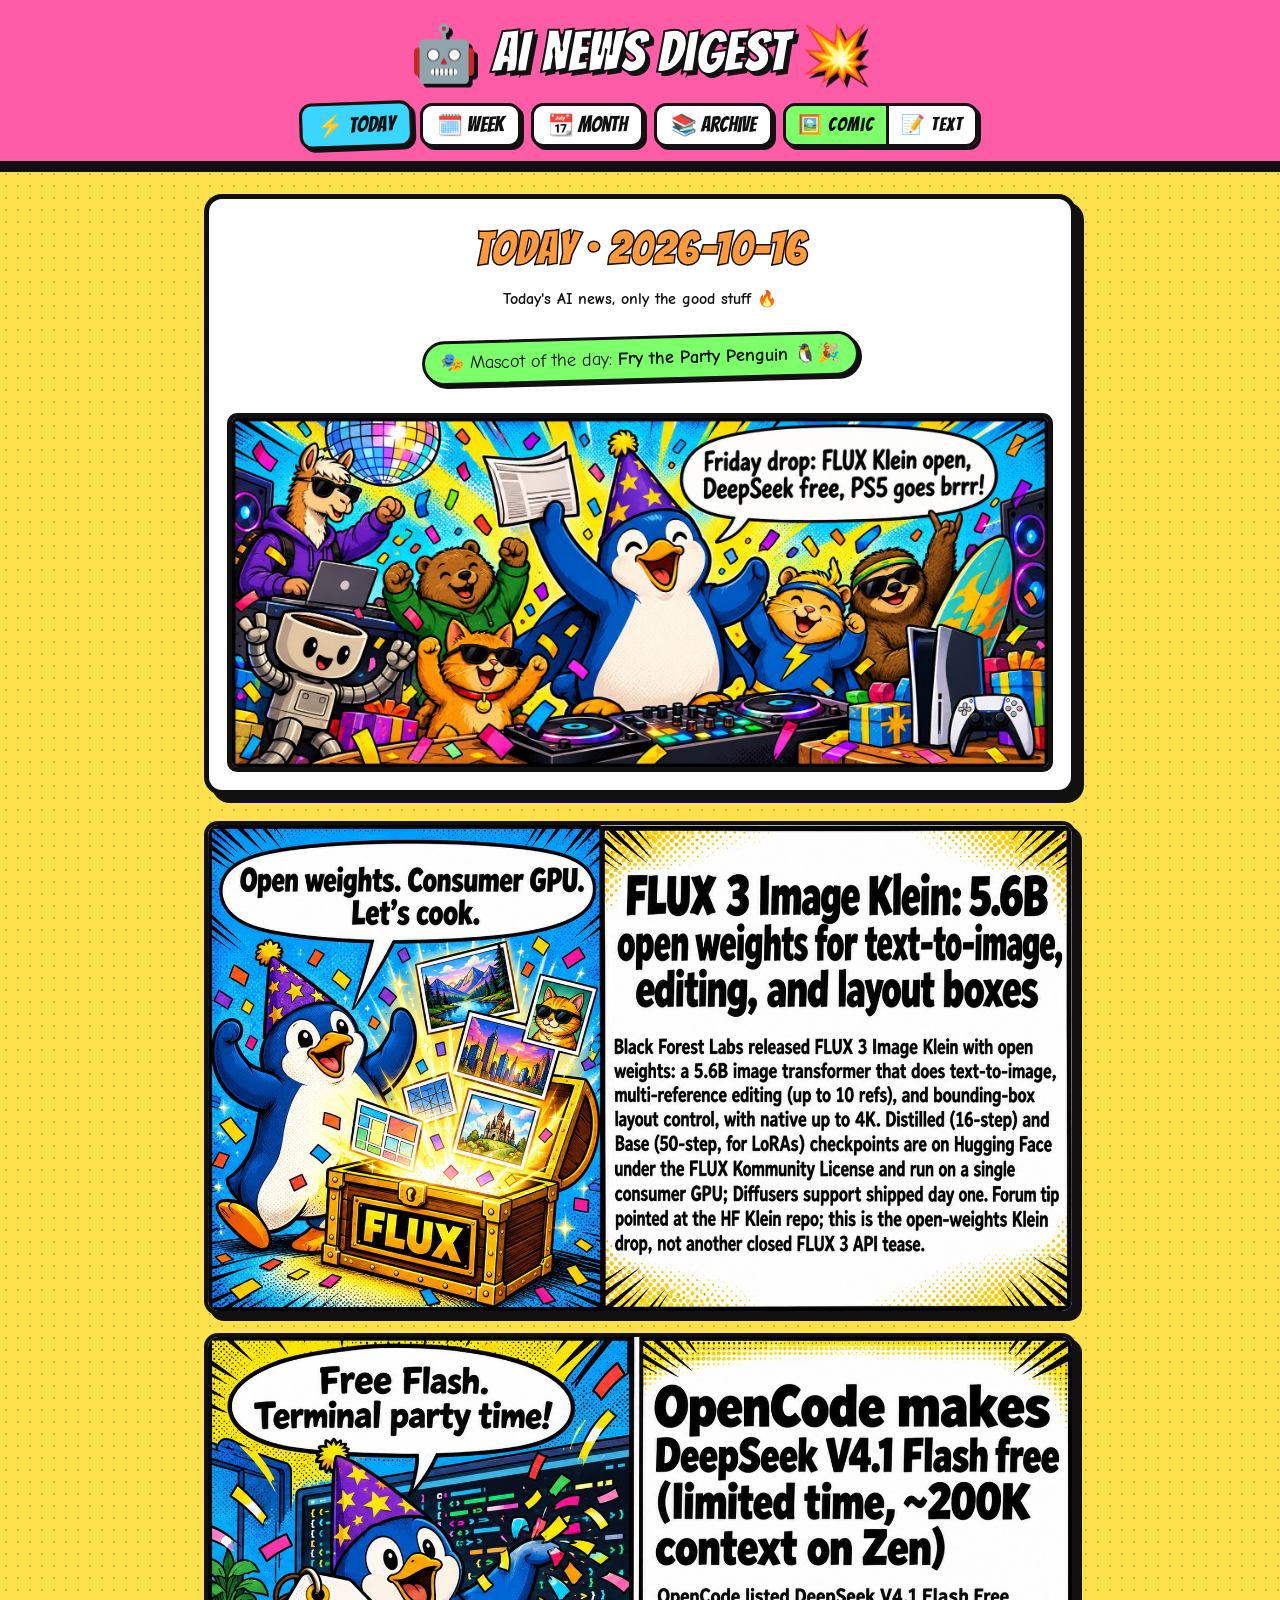
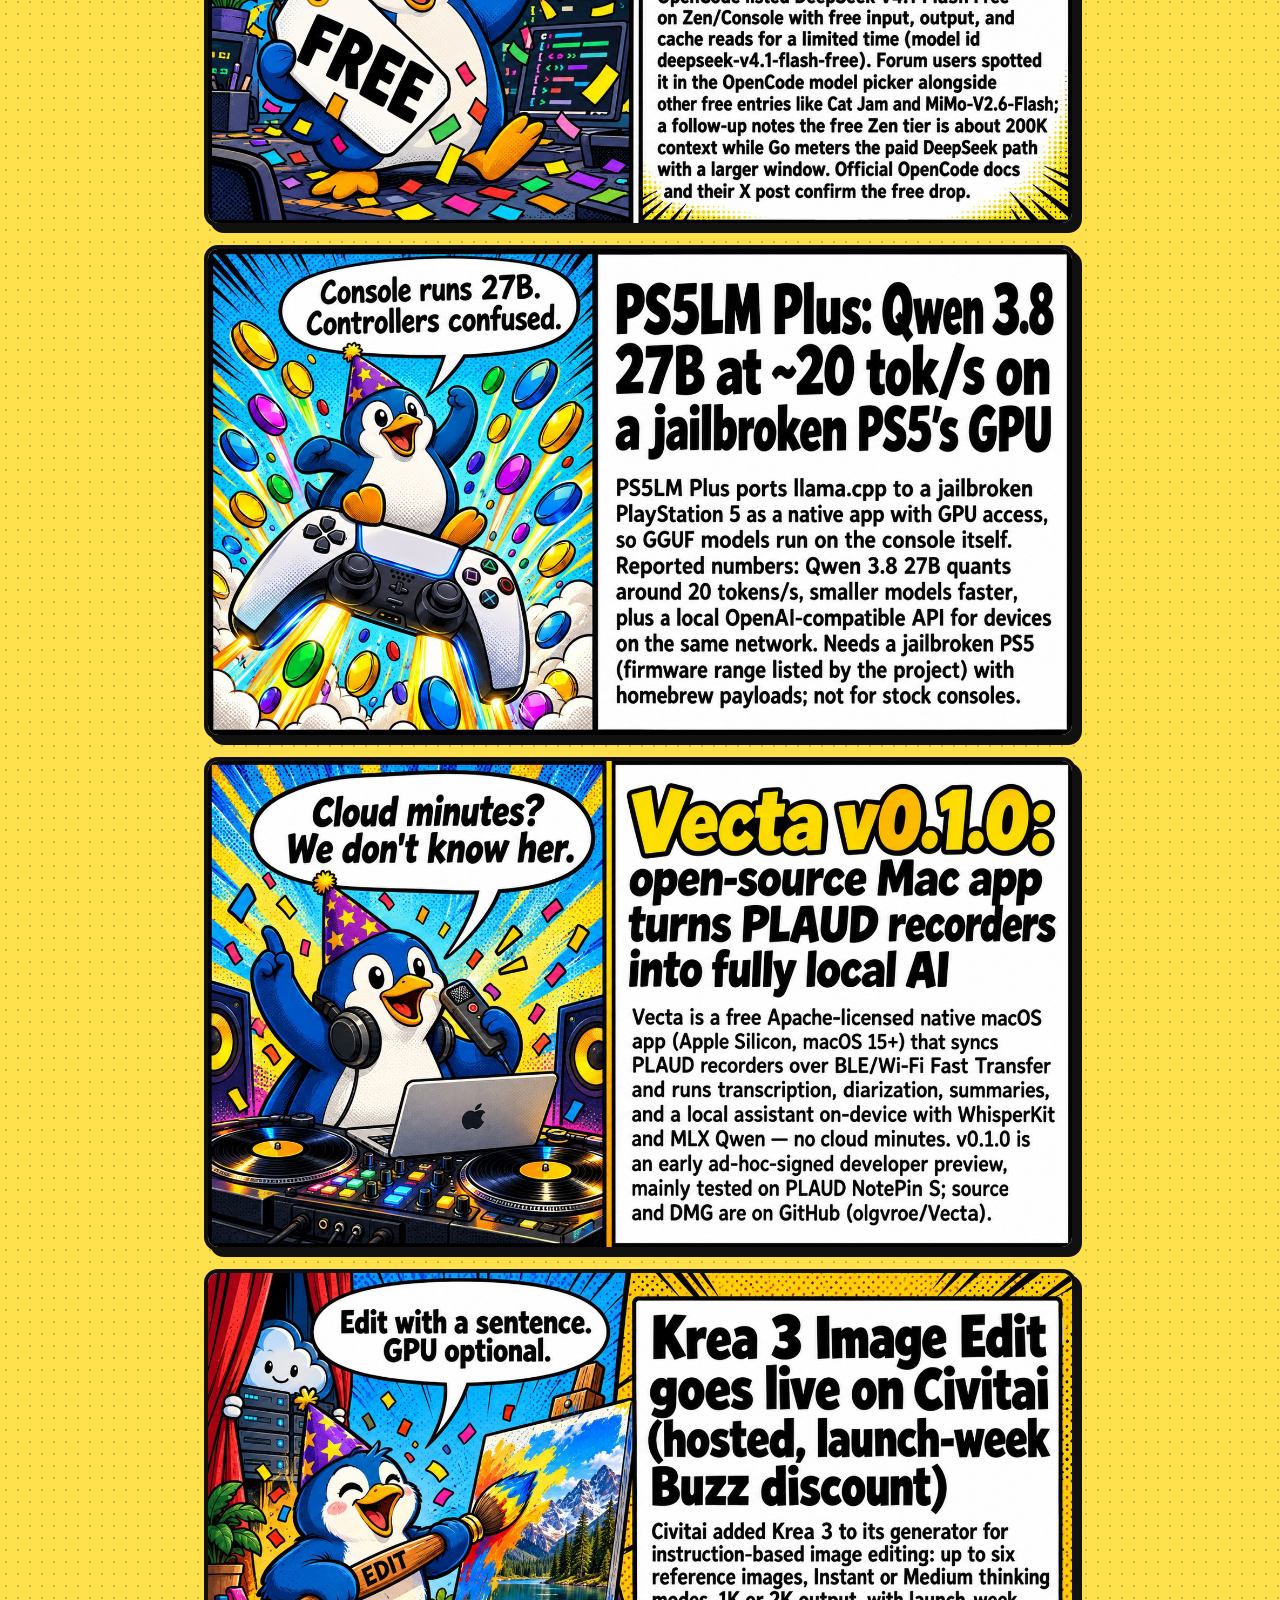
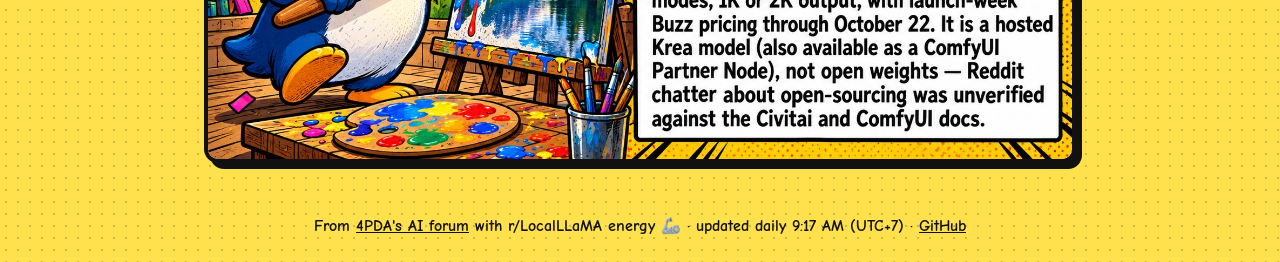
==== commit 2bf8163d: "Daily digest 2026-10-16: FLUX 3 Klein open weights, DeepSeek Flash free on OpenCode, PS5LM, Vecta, K" ====
--- a/docs/index.html
+++ b/docs/index.html
@@ -1,7 +1,7 @@
 <!doctype html><html lang="en"><head><meta charset="utf-8"><meta name="viewport" content="width=device-width,initial-scale=1">
-<title>Today · 2026-10-15 · AI News Digest</title><meta name="description" content="Today&#x27;s AI news, only the good stuff 🔥">
-<meta property="og:title" content="Today · 2026-10-15 · AI News Digest"><meta property="og:description" content="Today&#x27;s AI news, only the good stuff 🔥"><meta property="og:type" content="website"><meta property="og:url" content="https://submitgame.github.io/ai-news-digest/index.html"><meta property="og:image" content="https://submitgame.github.io/ai-news-digest/comics/2026-10-15-thu.jpg"><meta name="twitter:card" content="summary_large_image"><meta name="twitter:image" content="https://submitgame.github.io/ai-news-digest/comics/2026-10-15-thu.jpg">
+<title>Today · 2026-10-16 · AI News Digest</title><meta name="description" content="Today&#x27;s AI news, only the good stuff 🔥">
+<meta property="og:title" content="Today · 2026-10-16 · AI News Digest"><meta property="og:description" content="Today&#x27;s AI news, only the good stuff 🔥"><meta property="og:type" content="website"><meta property="og:url" content="https://submitgame.github.io/ai-news-digest/index.html"><meta property="og:image" content="https://submitgame.github.io/ai-news-digest/comics/2026-10-16-fri.jpg"><meta name="twitter:card" content="summary_large_image"><meta name="twitter:image" content="https://submitgame.github.io/ai-news-digest/comics/2026-10-16-fri.jpg">
 <link rel="preconnect" href="https://fonts.googleapis.com"><link href="https://fonts.googleapis.com/css2?family=Bangers&family=Comic+Neue:wght@400;700&display=swap" rel="stylesheet"><link rel="stylesheet" href="style.css"><script>(function(){var q=new URLSearchParams(location.search).get('mode'),m=(q==='text'||q==='comic')?q:null;try{if(m)localStorage.setItem('mode',m);else m=localStorage.getItem('mode')}catch(e){}if(m!=='text')m='comic';document.documentElement.className='mode-'+m;window.setMode=function(x){try{localStorage.setItem('mode',x)}catch(e){}document.documentElement.className='mode-'+x;var u=new URL(location.href);if(u.searchParams.has('mode')){u.searchParams.set('mode',x);history.replaceState(null,'',u)}};})();</script></head>
 <body><header><h1><a href="index.html">🤖 AI News Digest 💥</a></h1><nav><a href="index.html" class=on>⚡ Today</a><a href="weekly.html">🗓️ Week</a><a href="monthly.html">📆 Month</a><a href="archive/index.html">📚 Archive</a><span class="modes"><button type="button" class="m-comic" onclick="setMode('comic')">🖼️ Comic</button><button type="button" class="m-text" onclick="setMode('text')">📝 Text</button></span></nav></header><main>
-<section class="hero"><h2>Today · 2026-10-15</h2><p class="sub">Today&#x27;s AI news, only the good stuff 🔥</p><p class="mascot">🎭 Mascot of the day: <b>Thunder the Hamster ⚡🐹</b></p><img class="comic" src="comics/2026-10-15-thu.jpg" alt="Today · 2026-10-15 comic"></section>
-<section class="grid comic-only"><a class="tile" href="https://4pda.to/forum/index.php?showtopic=1123739&amp;view=findpost&amp;p=145502480" target="_blank" rel="noopener"><img src="cards/4pda-1123739-330.jpg" alt="Phone Harness: Hermes Agent can now drive your iPhone and Android — 📱🤖 Your agent now has thumbs. Taps, types, checks its own work on a real phone, no app APIs needed. What could possibly go wrong 💀" title="Phone Harness: Hermes Agent can now drive your iPhone and Android" loading="lazy" width="1600" height="900"></a><a class="tile" href="https://4pda.to/forum/index.php?showtopic=1123739&amp;view=findpost&amp;p=145512028" target="_blank" rel="noopener"><img src="cards/4pda-1123739-333.jpg" alt="Hermes Agent v0.22.0 &#x27;Threshold&#x27;: no-key first chat, local llama.cpp, 600 vetted plugins — 🧙‍♂️ Hermes 0.22 drops: zero-key onboarding, llama.cpp out of the box, 600 vetted plugins. Local gang eating good tonight 🍝" title="Hermes Agent v0.22.0 &#x27;Threshold&#x27;: no-key first chat, local llama.cpp, 600 vetted plugins" loading="lazy" width="1600" height="900"></a><a class="tile" href="https://4pda.to/forum/index.php?showtopic=1077922&amp;view=findpost&amp;p=145505557" target="_blank" rel="noopener"><img src="cards/4pda-1077922-25586.jpg" alt="REA (Reverse Engineering Anything): MCP server that reverse-engineers a binary and writes a free clone — 🕵️ Give it a binary, get a FOSS clone back. Lawyers hate this one trick ⚖️🔥" title="REA (Reverse Engineering Anything): MCP server that reverse-engineers a binary and writes a free clone" loading="lazy" width="1600" height="900"></a><a class="tile" href="https://4pda.to/forum/index.php?showtopic=1077922&amp;view=findpost&amp;p=145513683" target="_blank" rel="noopener"><img src="cards/4pda-1077922-25610.jpg" alt="Gemini 4 Argon rolls out to the Gemini app and pops up in Google Search, but eats quota fast — 🧪 Argon is here. Smart, chatty, and two prompts nuke 20% of your Pro limit. Thinking tokens go brrr 💸" title="Gemini 4 Argon rolls out to the Gemini app and pops up in Google Search, but eats quota fast" loading="lazy" width="1600" height="900"></a><a class="tile" href="https://4pda.to/forum/index.php?showtopic=1110815&amp;view=findpost&amp;p=145513596" target="_blank" rel="noopener"><img src="cards/4pda-1110815-5182.jpg" alt="Fish Audio&#x27;s &#x27;ElevenLabs killer&#x27; TTS: ~40 GB weights, ~20 GB GGUF, great Russian — 🎙️ &#x27;ElevenLabs killer&#x27; that actually nails emotion tags. Bring a 3090 and some patience, local voice bros 🔊" title="Fish Audio&#x27;s &#x27;ElevenLabs killer&#x27; TTS: ~40 GB weights, ~20 GB GGUF, great Russian" loading="lazy" width="1600" height="900"></a><a class="tile" href="https://4pda.to/forum/index.php?showtopic=1110815&amp;view=findpost&amp;p=145511580" target="_blank" rel="noopener"><img src="cards/4pda-1110815-5181.jpg" alt="Qwen3-TTS 1.7B for Russian with stress marks, plus a portable build — 🗣️ Finally a TTS that knows where the stress goes. Small fix, big vibe ✨" title="Qwen3-TTS 1.7B for Russian with stress marks, plus a portable build" loading="lazy" width="1600" height="900"></a><a class="tile" href="https://4pda.to/forum/index.php?showtopic=1112313&amp;view=findpost&amp;p=145514868" target="_blank" rel="noopener"><img src="cards/4pda-1112313-290.jpg" alt="Latest ComfyUI update breaks Impact Pack workflows; roll back to 0.39.0 — 🧯 ComfyUI update ate your Impact Pack workflows? Pin 0.39.0, reinstall reqs. Never update on a Friday 🙃" title="Latest ComfyUI update breaks Impact Pack workflows; roll back to 0.39.0" loading="lazy" width="1600" height="900"></a></section><section class="cards text-only"><article class="card"><div class="emo">📱🤖</div><div><h3><a href="https://4pda.to/forum/index.php?showtopic=1123739&amp;view=findpost&amp;p=145502480" target="_blank" rel="noopener">Phone Harness: Hermes Agent can now drive your iPhone and Android</a></h3><p class="quip">📱🤖 Your agent now has thumbs. Taps, types, checks its own work on a real phone, no app APIs needed. What could possibly go wrong 💀</p><p class="meta">📡 4pda · ✍️ phox · 📅 2026-10-14</p></div></article><article class="card"><div class="emo">🧙‍♂️</div><div><h3><a href="https://4pda.to/forum/index.php?showtopic=1123739&amp;view=findpost&amp;p=145512028" target="_blank" rel="noopener">Hermes Agent v0.22.0 &#x27;Threshold&#x27;: no-key first chat, local llama.cpp, 600 vetted plugins</a></h3><p class="quip">🧙‍♂️ Hermes 0.22 drops: zero-key onboarding, llama.cpp out of the box, 600 vetted plugins. Local gang eating good tonight 🍝</p><p class="meta">📡 4pda · ✍️ phox · 📅 2026-10-14</p></div></article><article class="card"><div class="emo">🕵️</div><div><h3><a href="https://4pda.to/forum/index.php?showtopic=1077922&amp;view=findpost&amp;p=145505557" target="_blank" rel="noopener">REA (Reverse Engineering Anything): MCP server that reverse-engineers a binary and writes a free clone</a></h3><p class="quip">🕵️ Give it a binary, get a FOSS clone back. Lawyers hate this one trick ⚖️🔥</p><p class="meta">📡 4pda · ✍️ azimutspb · 📅 2026-10-14</p></div></article><article class="card"><div class="emo">🧪</div><div><h3><a href="https://4pda.to/forum/index.php?showtopic=1077922&amp;view=findpost&amp;p=145513683" target="_blank" rel="noopener">Gemini 4 Argon rolls out to the Gemini app and pops up in Google Search, but eats quota fast</a></h3><p class="quip">🧪 Argon is here. Smart, chatty, and two prompts nuke 20% of your Pro limit. Thinking tokens go brrr 💸</p><p class="meta">📡 4pda · ✍️ Taksist1975 · 📅 2026-10-14</p></div></article><article class="card"><div class="emo">🎙️</div><div><h3><a href="https://4pda.to/forum/index.php?showtopic=1110815&amp;view=findpost&amp;p=145513596" target="_blank" rel="noopener">Fish Audio&#x27;s &#x27;ElevenLabs killer&#x27; TTS: ~40 GB weights, ~20 GB GGUF, great Russian</a></h3><p class="quip">🎙️ &#x27;ElevenLabs killer&#x27; that actually nails emotion tags. Bring a 3090 and some patience, local voice bros 🔊</p><p class="meta">📡 4pda · ✍️ Petruncho · 📅 2026-10-14</p></div></article><article class="card"><div class="emo">🗣️</div><div><h3><a href="https://4pda.to/forum/index.php?showtopic=1110815&amp;view=findpost&amp;p=145511580" target="_blank" rel="noopener">Qwen3-TTS 1.7B for Russian with stress marks, plus a portable build</a></h3><p class="quip">🗣️ Finally a TTS that knows where the stress goes. Small fix, big vibe ✨</p><p class="meta">📡 4pda · ✍️ azimutspb · 📅 2026-10-14</p></div></article><article class="card"><div class="emo">🧯</div><div><h3><a href="https://4pda.to/forum/index.php?showtopic=1112313&amp;view=findpost&amp;p=145514868" target="_blank" rel="noopener">Latest ComfyUI update breaks Impact Pack workflows; roll back to 0.39.0</a></h3><p class="quip">🧯 ComfyUI update ate your Impact Pack workflows? Pin 0.39.0, reinstall reqs. Never update on a Friday 🙃</p><p class="meta">📡 4pda · ✍️ Hubbа · 📅 2026-10-14</p></div></article></section></main><footer>From <a href="https://4pda.to/forum/index.php?showforum=1240">4PDA's AI forum</a> with r/LocalLLaMA energy 🦾 · updated daily 9:17 AM (UTC+7) · <a href="https://github.com/SubmitGame/ai-news-digest">GitHub</a></footer></body></html>+<section class="hero"><h2>Today · 2026-10-16</h2><p class="sub">Today&#x27;s AI news, only the good stuff 🔥</p><p class="mascot">🎭 Mascot of the day: <b>Fry the Party Penguin 🐧🎉</b></p><img class="comic" src="comics/2026-10-16-fri.jpg" alt="Today · 2026-10-16 comic"></section>
+<section class="grid comic-only"><a class="tile" href="https://4pda.to/forum/index.php?showtopic=1112313&amp;view=findpost&amp;p=145531159" target="_blank" rel="noopener"><img src="cards/4pda-1112313-292.jpg" alt="FLUX 3 Image Klein: 5.6B open weights for text-to-image, editing, and layout boxes — 🎨 Finally, FLUX 3 you can actually download. 5.6B, open weights, layout boxes — localbros rejoice 🔥" title="FLUX 3 Image Klein: 5.6B open weights for text-to-image, editing, and layout boxes" loading="lazy" width="1600" height="900"></a><a class="tile" href="https://4pda.to/forum/index.php?showtopic=1077922&amp;view=findpost&amp;p=145520261" target="_blank" rel="noopener"><img src="cards/4pda-1077922-25621.jpg" alt="OpenCode makes DeepSeek V4.1 Flash free (limited time, ~200K context on Zen) — 💸 DeepSeek V4.1 Flash went freemium on OpenCode. Grab it before the &quot;limited time&quot; ends 🏃‍♂️" title="OpenCode makes DeepSeek V4.1 Flash free (limited time, ~200K context on Zen)" loading="lazy" width="1600" height="900"></a><a class="tile" href="https://4pda.to/forum/index.php?showtopic=1077922&amp;view=findpost&amp;p=145518615" target="_blank" rel="noopener"><img src="cards/4pda-1077922-25617.jpg" alt="PS5LM Plus: Qwen 3.8 27B at ~20 tok/s on a jailbroken PS5&#x27;s GPU — 🎮 Your PS5 just became a 27B inference box. Jailbreak tax applies 💀" title="PS5LM Plus: Qwen 3.8 27B at ~20 tok/s on a jailbroken PS5&#x27;s GPU" loading="lazy" width="1600" height="900"></a><a class="tile" href="https://4pda.to/forum/index.php?showtopic=1077922&amp;view=findpost&amp;p=145518729" target="_blank" rel="noopener"><img src="cards/4pda-1077922-25618.jpg" alt="Vecta v0.1.0: open-source Mac app turns PLAUD recorders into fully local AI — 🎙️ PLAUD without the 300-minute tax. Mac does the AI, recorder just records ✨" title="Vecta v0.1.0: open-source Mac app turns PLAUD recorders into fully local AI" loading="lazy" width="1600" height="900"></a><a class="tile" href="https://4pda.to/forum/index.php?showtopic=1112313&amp;st=280" target="_blank" rel="noopener"><img src="cards/4pda-1112313-291.jpg" alt="Krea 3 Image Edit goes live on Civitai (hosted, launch-week Buzz discount) — 🖌️ Sentence-edit your pics on Civitai. Hosted only — weights stay behind the curtain 🚪" title="Krea 3 Image Edit goes live on Civitai (hosted, launch-week Buzz discount)" loading="lazy" width="1600" height="900"></a></section><section class="cards text-only"><article class="card"><div class="emo">🎨</div><div><h3><a href="https://4pda.to/forum/index.php?showtopic=1112313&amp;view=findpost&amp;p=145531159" target="_blank" rel="noopener">FLUX 3 Image Klein: 5.6B open weights for text-to-image, editing, and layout boxes</a></h3><p class="quip">🎨 Finally, FLUX 3 you can actually download. 5.6B, open weights, layout boxes — localbros rejoice 🔥</p><p class="meta">📡 4pda · ✍️ anmmnk · 📅 2026-10-15</p></div></article><article class="card"><div class="emo">💸</div><div><h3><a href="https://4pda.to/forum/index.php?showtopic=1077922&amp;view=findpost&amp;p=145520261" target="_blank" rel="noopener">OpenCode makes DeepSeek V4.1 Flash free (limited time, ~200K context on Zen)</a></h3><p class="quip">💸 DeepSeek V4.1 Flash went freemium on OpenCode. Grab it before the &quot;limited time&quot; ends 🏃‍♂️</p><p class="meta">📡 4pda · ✍️ d010 · 📅 2026-10-15</p></div></article><article class="card"><div class="emo">🎮</div><div><h3><a href="https://4pda.to/forum/index.php?showtopic=1077922&amp;view=findpost&amp;p=145518615" target="_blank" rel="noopener">PS5LM Plus: Qwen 3.8 27B at ~20 tok/s on a jailbroken PS5&#x27;s GPU</a></h3><p class="quip">🎮 Your PS5 just became a 27B inference box. Jailbreak tax applies 💀</p><p class="meta">📡 4pda · ✍️ d010 · 📅 2026-10-15</p></div></article><article class="card"><div class="emo">🎙️</div><div><h3><a href="https://4pda.to/forum/index.php?showtopic=1077922&amp;view=findpost&amp;p=145518729" target="_blank" rel="noopener">Vecta v0.1.0: open-source Mac app turns PLAUD recorders into fully local AI</a></h3><p class="quip">🎙️ PLAUD without the 300-minute tax. Mac does the AI, recorder just records ✨</p><p class="meta">📡 4pda · ✍️ olgvroe7 · 📅 2026-10-15</p></div></article><article class="card"><div class="emo">🖌️</div><div><h3><a href="https://4pda.to/forum/index.php?showtopic=1112313&amp;st=280" target="_blank" rel="noopener">Krea 3 Image Edit goes live on Civitai (hosted, launch-week Buzz discount)</a></h3><p class="quip">🖌️ Sentence-edit your pics on Civitai. Hosted only — weights stay behind the curtain 🚪</p><p class="meta">📡 4pda · ✍️ Hubbа · 📅 2026-10-15</p></div></article></section></main><footer>From <a href="https://4pda.to/forum/index.php?showforum=1240">4PDA's AI forum</a> with r/LocalLLaMA energy 🦾 · updated daily 9:17 AM (UTC+7) · <a href="https://github.com/SubmitGame/ai-news-digest">GitHub</a></footer></body></html>
